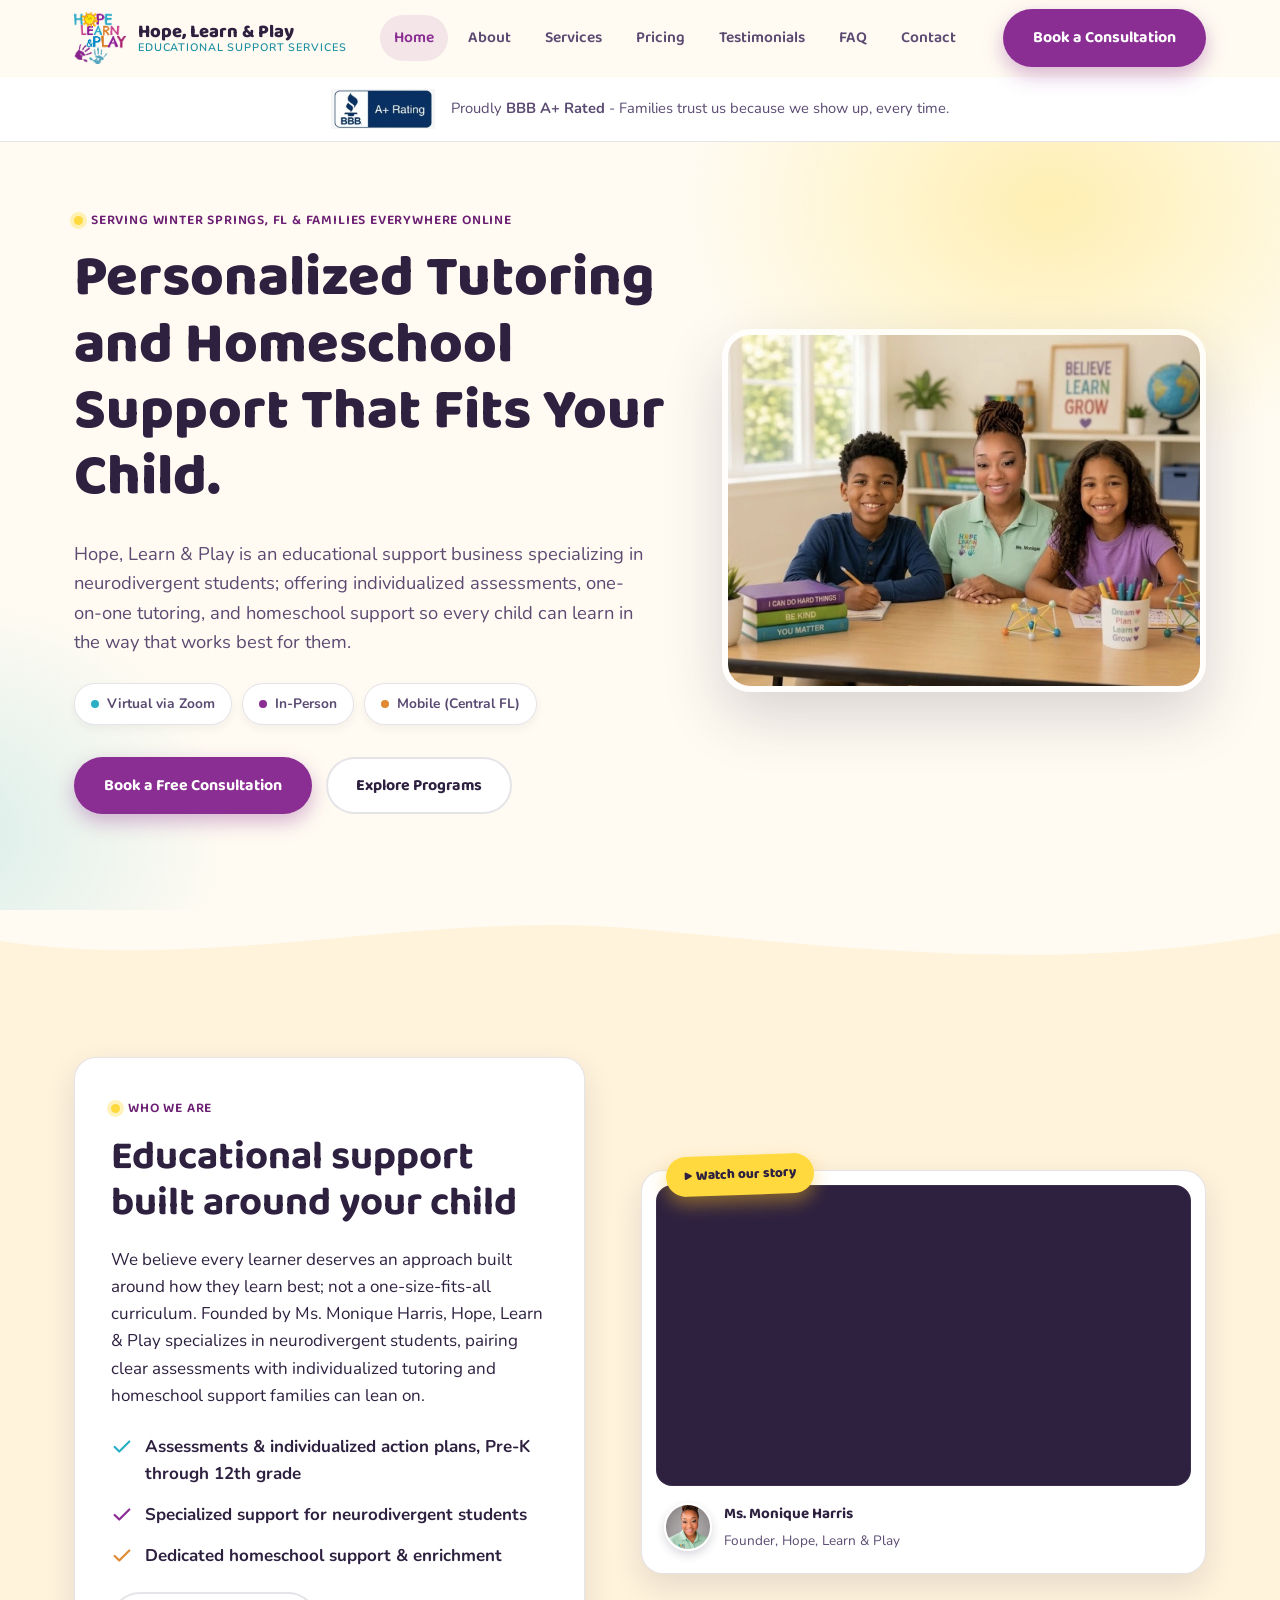
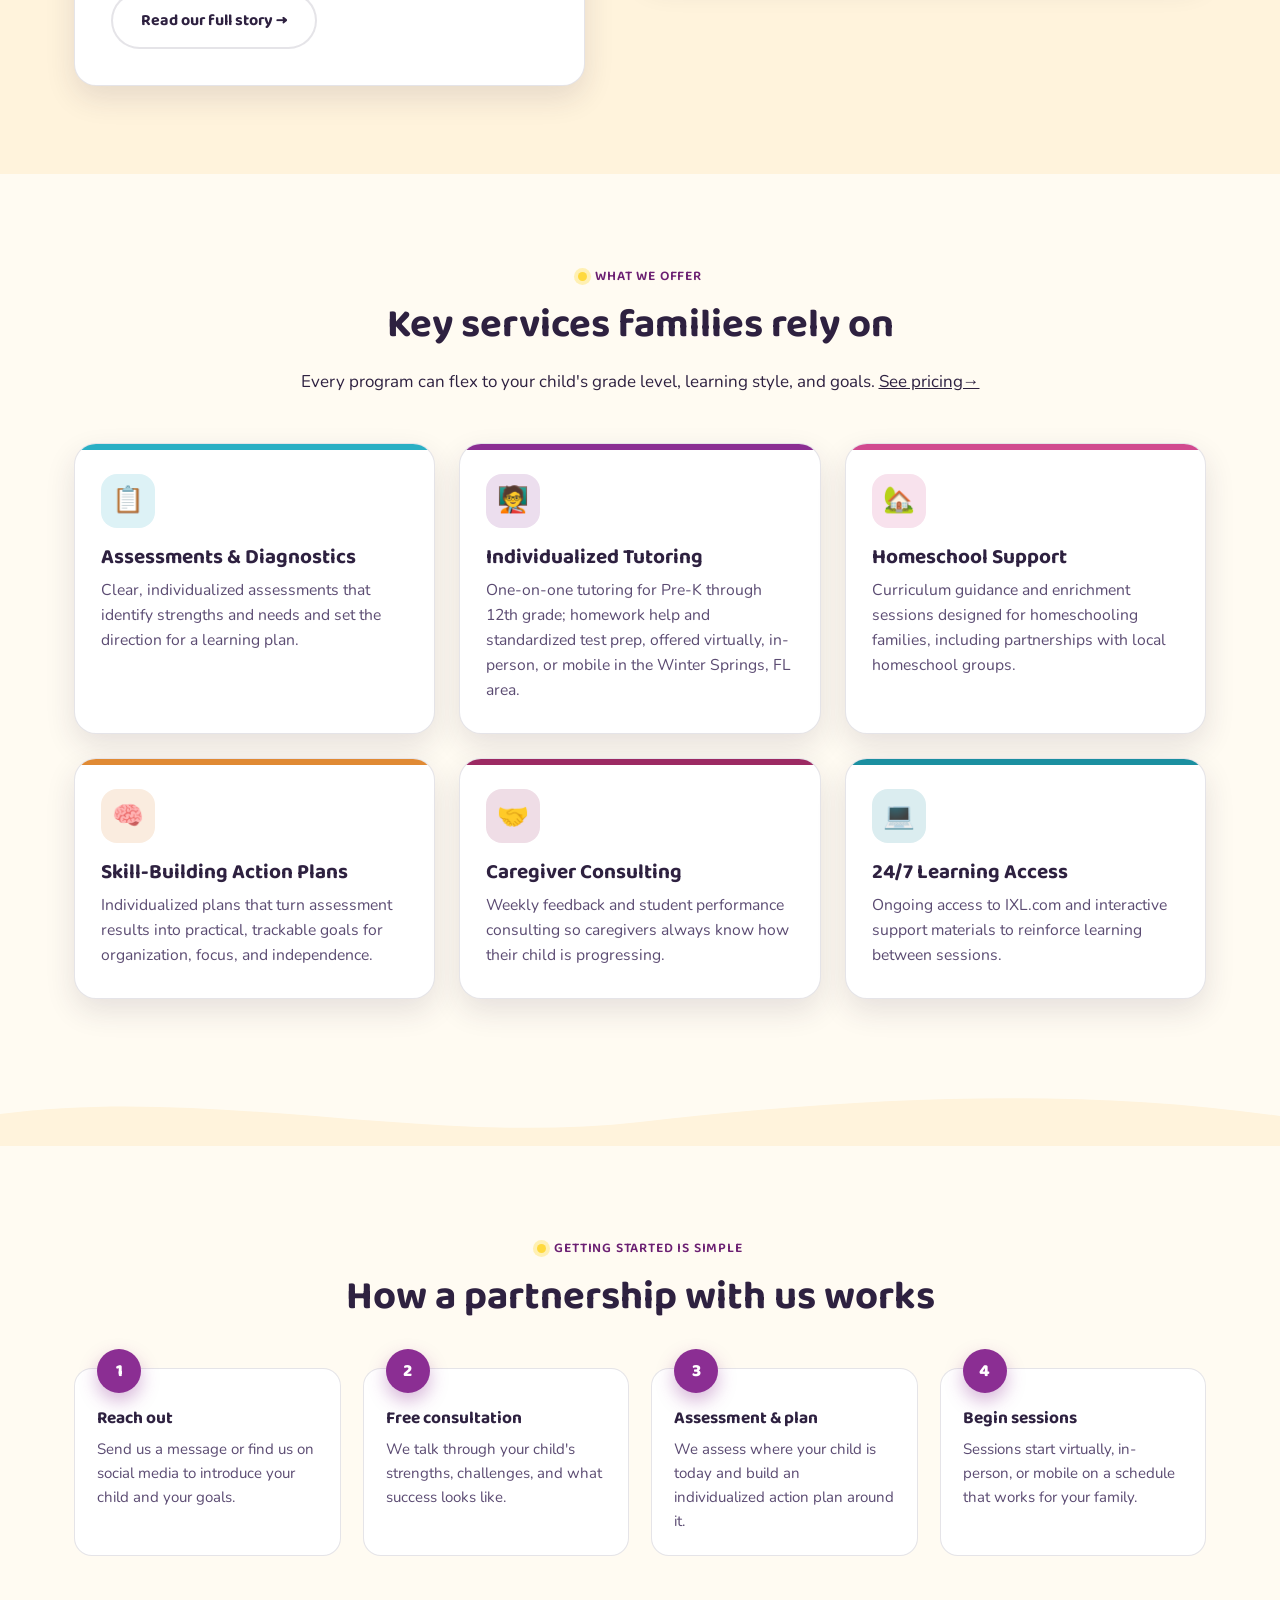
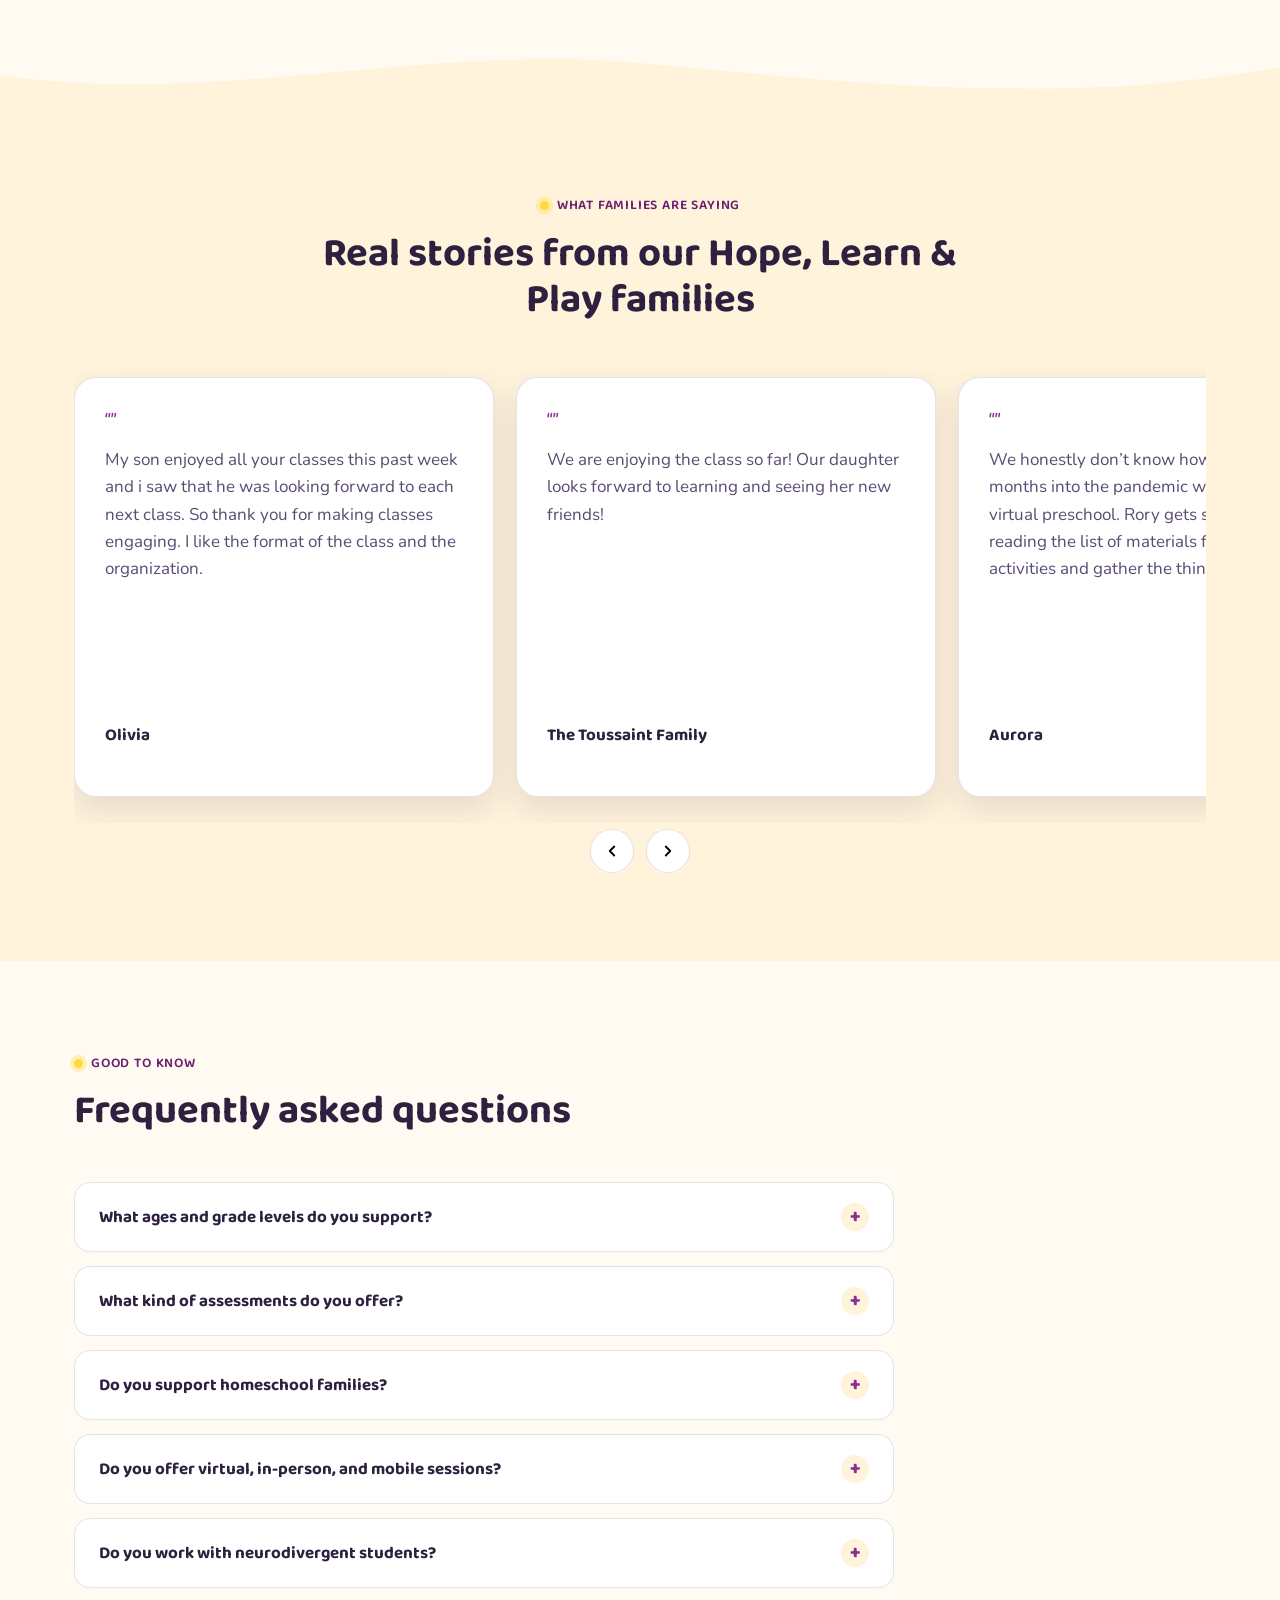
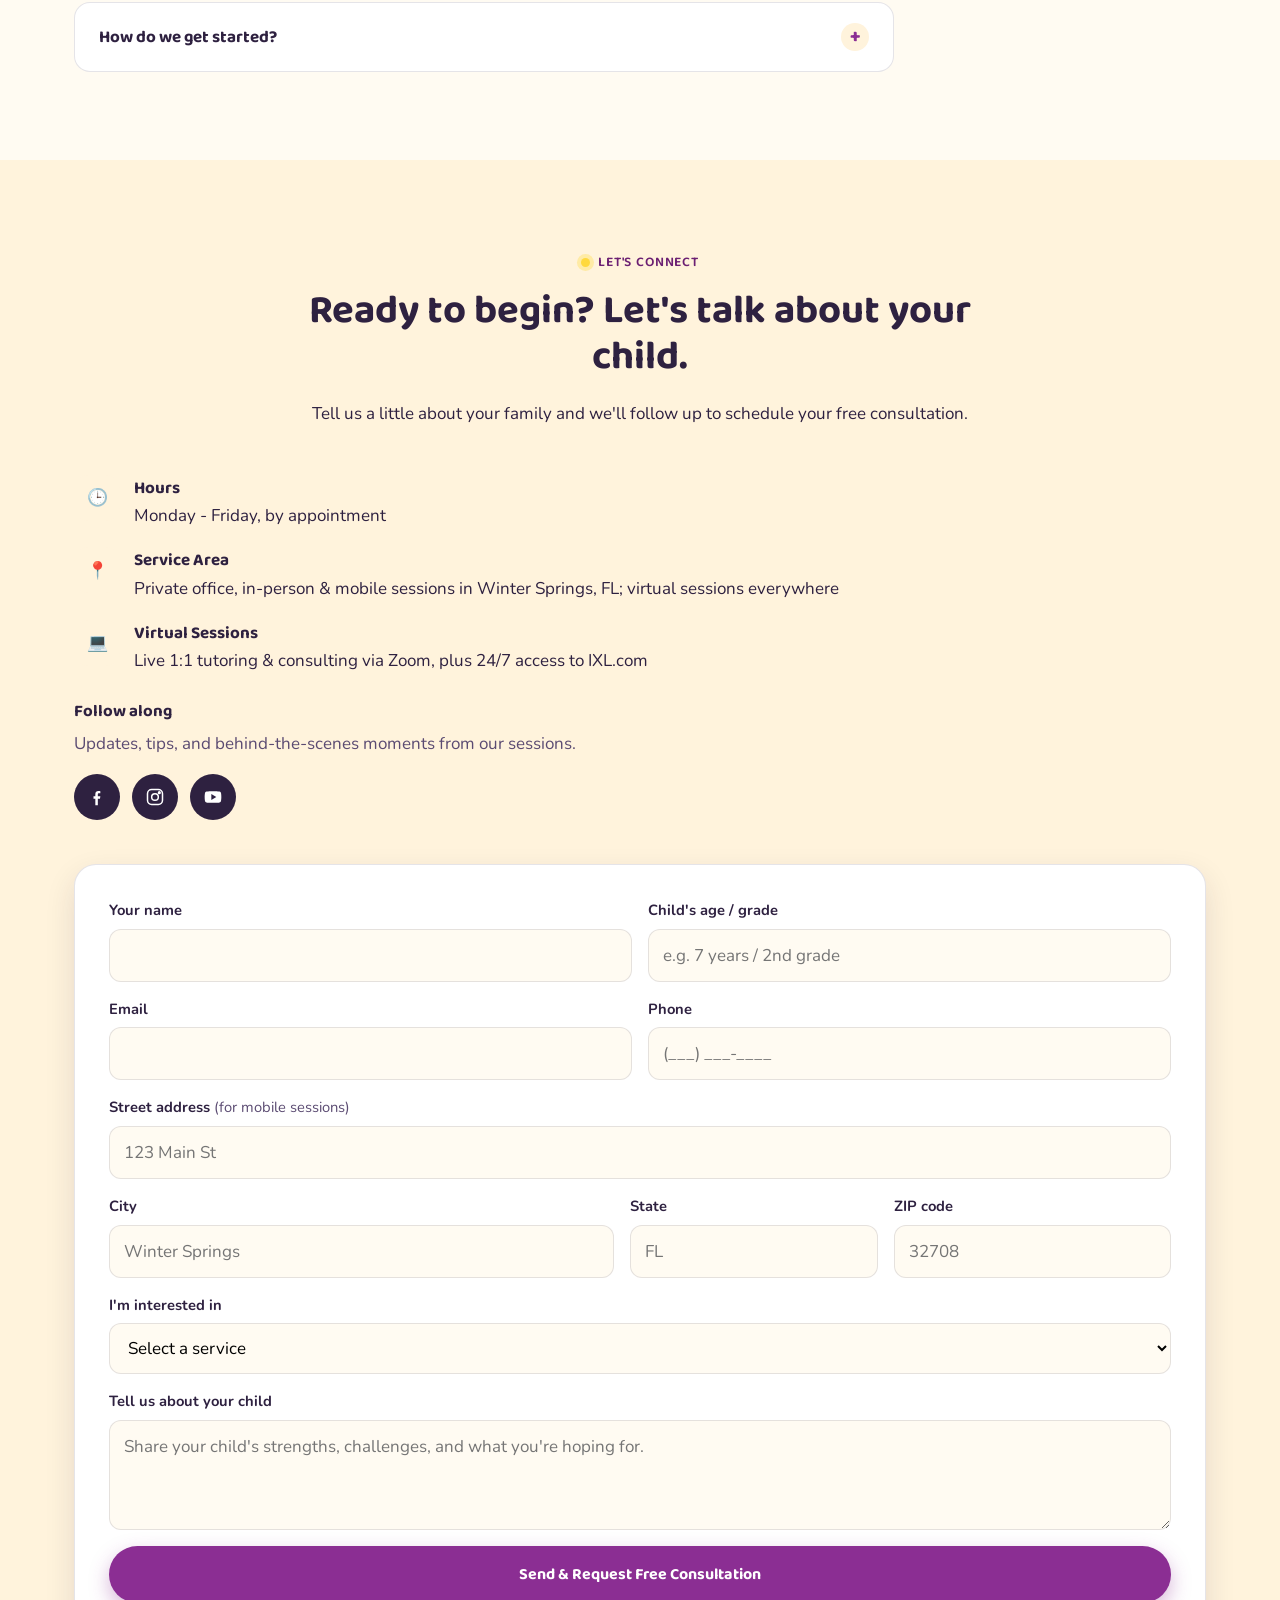
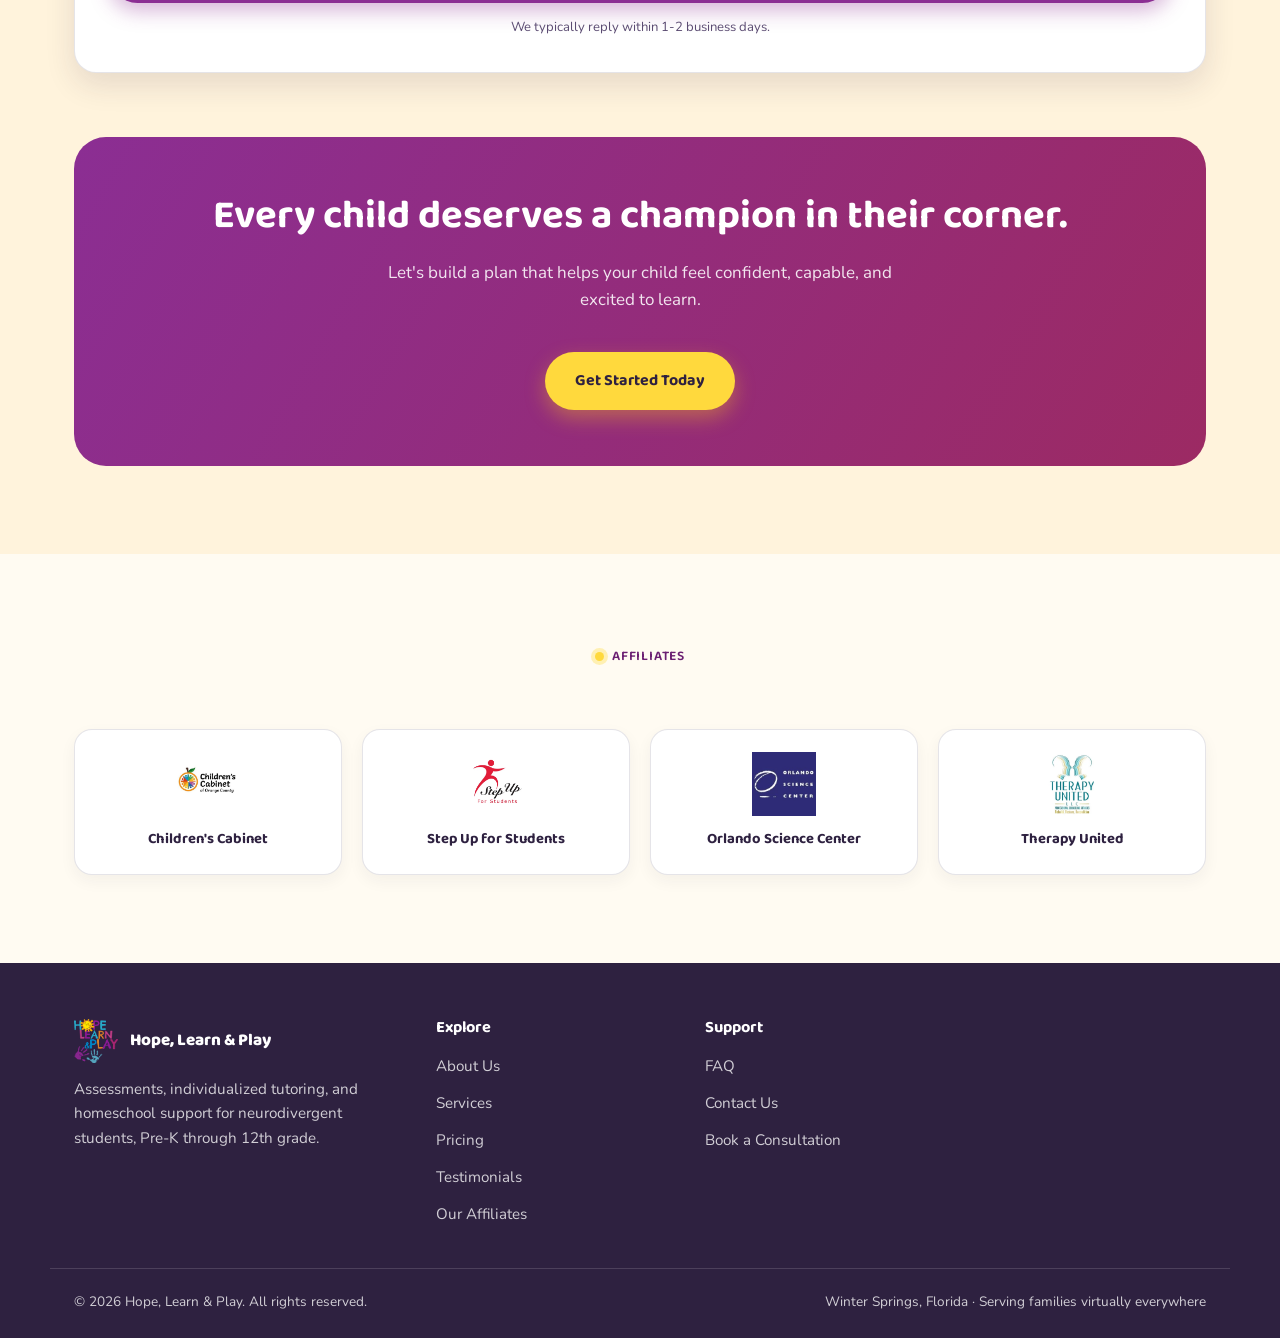
==== index.html @ 748037f1 "Make input fields required for form validation Added 'required' attribute to various input fields fo" ====
<!DOCTYPE html>
<html lang="en">
<head>
<meta charset="UTF-8">
<meta name="viewport" content="width=device-width, initial-scale=1, viewport-fit=cover">
<meta http-equiv="X-UA-Compatible" content="IE=edge">

<!-- ============ PRIMARY SEO ============ -->
<title>Hope, Learn & Play | Private Tutor & Mobile Tutor Winter Springs, FL</title>
<meta name="description" content="Private tutor & mobile tutor serving Winter Springs and Seminole County. Hope, Learn & Play offers ADHD tutoring in Orlando, plus autism, dyslexia, dyscalculia & behavioral issues support, our Step Up Tutoring program, and homeschool support, Pre-K-12. A+ BBB rated.">
<meta name="keywords" content="mobile tutor Winter Springs, mobile tutor Seminole County, mobile tutor Orange County, private tutor Seminole County, private tutor Orange County, Step Up Tutoring, ADHD tutoring Orlando, autism tutoring, dyslexia tutoring, dyscalculia tutoring, behavioral issues, tutoring, homeschool support Winter Springs, educational support services, neurodivergent tutoring Florida, special needs tutoring Florida, learning assessments, executive function coaching, homework help, standardized test prep">
<meta name="robots" content="index, follow">
<meta name="author" content="Hope, Learn & Play">
<link rel="canonical" href="https://www.hopelearnplay.com/">
<meta name="theme-color" content="#2AAFC4">

<!-- ============ OPEN GRAPH / SOCIAL ============ -->
<meta property="og:type" content="website">
<meta property="og:site_name" content="Hope, Learn & Play">
<meta property="og:title" content="Hope, Learn & Play | Private Tutor & Mobile Tutor Winter Springs, FL">
<meta property="og:description" content="Private & mobile tutor serving Winter Springs and Seminole County. ADHD tutoring Orlando, autism, dyslexia, dyscalculia & behavioral issues support, plus homeschool support, Pre-K-12. A+ BBB rated.">
<meta property="og:url" content="https://www.hopelearnplay.com/">
<meta property="og:image" content="assets/logo.png">
<meta property="og:image:width" content="3000">
<meta property="og:image:height" content="3000">
<meta property="og:locale" content="en_US">
<meta name="twitter:card" content="summary_large_image">
<meta name="twitter:title" content="Hope, Learn & Play | Private Tutor & Mobile Tutor Winter Springs, FL">
<meta name="twitter:description" content="Private & mobile tutor serving Winter Springs and Seminole County: ADHD tutoring Orlando, autism, dyslexia, dyscalculia & behavioral issues support, plus homeschool support, Pre-K-12. A+ BBB rated.">
<meta name="twitter:image" content="assets/logo.png">

<!-- ============ ICONS ============ -->
<link rel="icon" type="image/png" sizes="192x192" href="assets/logo.png">
<link rel="apple-touch-icon" href="assets/logo.png">

<!-- ============ FONTS ============ -->
<link rel="preconnect" href="https://fonts.googleapis.com">
<link rel="preconnect" href="https://fonts.gstatic.com" crossorigin>
<link href="https://fonts.googleapis.com/css2?family=Baloo+2:wght@500;600;700;800&family=Nunito:wght@400;600;700;800&display=swap" rel="stylesheet">

<!-- ============ STRUCTURED DATA ============ -->
<script type="application/ld+json">
{
  "@context": "https://schema.org",
  "@type": "EducationalOrganization",
  "name": "Hope, Learn & Play",
  "alternateName": "HLP Educational Support",
  "url": "https://www.hopelearnplay.com/",
  "logo": "https://www.hopelearnplay.com/assets/logo.png",
  "image": "https://www.hopelearnplay.com/assets/logo.png",
  "description": "Private tutor and mobile tutor serving Winter Springs and Seminole County. Educational support business specializing in neurodivergent students - autism, ADHD, dyslexia, dyscalculia, and behavioral issues - offering assessments, individualized tutoring, our Step Up Tutoring program, and homeschool support, pre-K through 12th grade.",
  "knowsAbout": ["ADHD Tutoring", "Autism", "Dyslexia", "Dyscalculia", "Behavioral Issues", "Homeschool Support", "Private Tutoring", "Mobile Tutoring"],
  "areaServed": [
    {
      "@type": "City",
      "name": "Winter Springs, Florida"
    },
    {
      "@type": "AdministrativeArea",
      "name": "Seminole County, Florida"
    },
    {
      "@type": "City",
      "name": "Orlando, Florida"
    }
  ],
  "address": {
    "@type": "PostalAddress",
    "addressLocality": "Winter Springs",
    "addressRegion": "FL",
    "addressCountry": "US"
  },
  "sameAs": [
    "https://www.facebook.com/HopeLearnPlay",
    "https://www.instagram.com/hope.learn.play",
    "https://www.youtube.com/channel/UCucvwJXXGV-acThy6JtjE2A",
    "https://www.bbb.org/us/fl/winter-springs/profile/education/hope-learn-play-llc-0733-90763793"
  ],
  "openingHoursSpecification": {
    "@type": "OpeningHoursSpecification",
    "dayOfWeek": ["Monday","Tuesday","Wednesday","Thursday","Friday"],
    "description": "By appointment"
  }
}
</script>
<script type="application/ld+json">
{
  "@context": "https://schema.org",
  "@type": "FAQPage",
  "mainEntity": [
    {
      "@type": "Question",
      "name": "What ages and grade levels do you support?",
      "acceptedAnswer": { "@type": "Answer", "text": "We work with students from Pre-K through 12th grade, including learning assessments, homework help, and standardized test preparation." }
    },
    {
      "@type": "Question",
      "name": "What kind of assessments do you offer?",
      "acceptedAnswer": { "@type": "Answer", "text": "We offer academic and skill-based assessments and diagnostics used to build an individualized action plan for each learner, with ongoing progress tracking shared with caregivers." }
    },
    {
      "@type": "Question",
      "name": "Do you support homeschool families?",
      "acceptedAnswer": { "@type": "Answer", "text": "Yes. We offer dedicated homeschool support, including curriculum guidance, skill-building plans, and enrichment sessions for homeschooling families." }
    },
    {
      "@type": "Question",
      "name": "Do you offer virtual, in-person, and mobile sessions?",
      "acceptedAnswer": { "@type": "Answer", "text": "Yes. We offer live virtual sessions over Zoom available anywhere, private-office sessions in Winter Springs, Florida, and mobile sessions where we come to you." }
    },
    {
      "@type": "Question",
      "name": "Do you work with neurodivergent students?",
      "acceptedAnswer": { "@type": "Answer", "text": "Yes. Neurodivergent students are our specialty. Our approach blends assessments, individualized tutoring, and homeschool support tailored to each learner." }
    },
    {
      "@type": "Question",
      "name": "Do you tutor students with autism, ADHD, dyslexia, or dyscalculia?",
      "acceptedAnswer": { "@type": "Answer", "text": "Yes. We regularly work with students who have autism, ADHD, dyslexia, dyscalculia, and behavioral issues, including through our Step Up Tutoring program, which builds individualized, trackable goals around each child's learning profile." }
    },
    {
      "@type": "Question",
      "name": "Do you offer a private or mobile tutor in Winter Springs and Seminole County?",
      "acceptedAnswer": { "@type": "Answer", "text": "Yes. We work as a private tutor and mobile tutor throughout Winter Springs, Seminole County, and the greater Orlando area, in addition to our private-office and virtual sessions." }
    },
    {
      "@type": "Question",
      "name": "How do we get started?",
      "acceptedAnswer": { "@type": "Answer", "text": "Reach out through our contact form or social channels to schedule a free introductory conversation about your child's needs." }
    }
  ]
}
</script>

<link rel="stylesheet" href="assets/styles.css">
</head>
<body>

<a href="#main" class="skip-link">Skip to main content</a>

<!-- ============================================================
     HEADER / NAV
============================================================ -->
<header class="site-header" id="siteHeader">
  <div class="container nav-wrap">
    <a href="#home" class="brand" aria-label="Hope, Learn & Play home">
      <img src="assets/logo.png" alt="Hope, Learn & Play logo" width="52" height="52">
      <span class="brand-text">Hope, Learn & Play<span>Educational Support Services</span></span>
    </a>

    <nav class="primary-nav" id="primaryNav" aria-label="Primary">
      <a href="#home">Home</a>
      <a href="about.html">About</a>
      <a href="#services">Services</a>
<!--	<a href="#early-learning">STEAM</a> -->
      <a href="pricing.html">Pricing</a>
      <a href="#testimonials">Testimonials</a>
      <a href="#faq">FAQ</a>
      <a href="#contact">Contact</a>
      <a href="#contact" class="btn btn-secondary nav-cta">Book a Consultation</a>
    </nav>

    <div class="header-actions">
      <a href="#contact" class="btn btn-primary desktop-only">Book a Consultation</a>
      <button class="menu-toggle" id="menuToggle" aria-expanded="false" aria-controls="primaryNav" aria-label="Toggle navigation menu">
        <svg class="icon-open" viewBox="0 0 24 24" fill="none" stroke="currentColor" stroke-width="2.4" stroke-linecap="round"><line x1="3" y1="6" x2="21" y2="6"/><line x1="3" y1="12" x2="21" y2="12"/><line x1="3" y1="18" x2="21" y2="18"/></svg>
        <svg class="icon-close" viewBox="0 0 24 24" fill="none" stroke="currentColor" stroke-width="2.4" stroke-linecap="round"><line x1="5" y1="5" x2="19" y2="19"/><line x1="19" y1="5" x2="5" y2="19"/></svg>
      </button>
    </div>
  </div>
</header>

<!-- ============================================================
     TRUST BAR (BBB)
============================================================ -->
<div class="trust-bar">
  <div class="container trust-bar-inner">
    <a href="https://www.bbb.org/us/fl/winter-springs/profile/education/hope-learn-play-llc-0733-90763793#bbbseal" target="_blank" rel="noopener" class="bbb-link" aria-label="View our A+ Better Business Bureau rating (opens in a new tab)">
      <img src="assets/bbb.webp" alt="Better Business Bureau A+ Rating" width="120" height="46">
    </a>
    <p>Proudly <strong>BBB A+ Rated</strong> - Families trust us because we show up, every time.</p>
  </div>
</div>

<main id="main">

  <!-- ============================================================
       HERO
  ============================================================ -->
  <section class="hero" id="home">
    <div class="container hero-grid">
      <div class="hero-copy">
        <p class="eyebrow">Serving Winter Springs, FL & families everywhere online</p>
        <h1>Personalized Tutoring and Homeschool Support That Fits Your Child.</h1>
        <p class="lead">Hope, Learn & Play is an educational support business specializing in neurodivergent students; offering individualized assessments, one-on-one tutoring, and homeschool support so every child can learn in the way that works best for them.</p>

        <div class="pill-row" aria-label="Available session formats">
          <span class="pill"><span class="dot" style="background:var(--teal)"></span>Virtual via Zoom</span>
          <span class="pill"><span class="dot" style="background:var(--purple)"></span>In-Person</span>
          <span class="pill"><span class="dot" style="background:var(--orange)"></span>Mobile (Central FL)</span>
        </div>

        <div class="hero-cta-row">
          <a href="#contact" class="btn btn-primary">Book a Free Consultation</a>
          <a href="#services" class="btn btn-secondary">Explore Programs</a>
        </div>
      </div>

      <div class="hero-art reveal">
    <img
        src="assets/classroom.webp"
        alt="Ms. Monique with students"
        class="hero-photo">
</div>


      </div>
    </div>
  </section>

  <svg class="divider" viewBox="0 0 1440 60" preserveAspectRatio="none" aria-hidden="true"><path d="M0,32 C240,64 480,0 720,20 C960,40 1200,64 1440,24 L1440,60 L0,60 Z" fill="#FFF3DC"/></svg>

  <!-- ============================================================
       ABOUT
  ============================================================ -->
  <section class="section section--alt" id="about">
    <div class="container about-grid">
      <div class="about-art reveal">
        <p class="eyebrow">Who we are</p>
        <h2>Educational support built around your child</h2>
        <p>We believe every learner deserves an approach built around how they learn best; not a one-size-fits-all curriculum. Founded by Ms. Monique Harris, Hope, Learn & Play specializes in neurodivergent students, pairing clear assessments with individualized tutoring and homeschool support families can lean on.</p>
        <ul class="value-list">
          <li><svg width="22" height="22" viewBox="0 0 24 24" fill="none" stroke="#2AAFC4" stroke-width="2.4" stroke-linecap="round" stroke-linejoin="round"><path d="M20 6 9 17l-5-5"/></svg> Assessments & individualized action plans, Pre-K through 12th grade</li>
          <li><svg width="22" height="22" viewBox="0 0 24 24" fill="none" stroke="#8B2E93" stroke-width="2.4" stroke-linecap="round" stroke-linejoin="round"><path d="M20 6 9 17l-5-5"/></svg> Specialized support for neurodivergent students</li>
          <li><svg width="22" height="22" viewBox="0 0 24 24" fill="none" stroke="#E08A34" stroke-width="2.4" stroke-linecap="round" stroke-linejoin="round"><path d="M20 6 9 17l-5-5"/></svg> Dedicated homeschool support & enrichment</li>
        </ul>
        <div class="team-row">
          <a href="about.html" class="btn btn-secondary">Read our full story &rarr;</a>
        </div>
      </div>

      <div class="reveal">
        <div class="video-card">
          <span class="video-badge">&#9654; Watch our story</span>
          <div class="video-frame">
            <iframe
              src="https://www.youtube.com/embed/Mqvn1uYfb4w?autoplay=1&mute=1"
              title="YouTube video player"
              frameborder="0"
              allow="accelerometer; autoplay; clipboard-write; encrypted-media; gyroscope; picture-in-picture; web-share"
              allowfullscreen>
            </iframe>
          </div>
          <div class="video-caption">
            <img src="assets/hero.webp" alt="Ms. Monique Harris, founder of Hope, Learn & Play">
            <div>
              <strong>Ms. Monique Harris</strong>
              <span>Founder, Hope, Learn & Play</span>
            </div>
          </div>
        </div>
      </div>
    </div>
  </section>

  <!-- ============================================================
       SERVICES
  ============================================================ -->
  <section class="section" id="services">
    <div class="container">
      <div class="section-head center reveal">
        <p class="eyebrow">What we offer</p>
        <h2>Key services families rely on</h2>
        <p>Every program can flex to your child's grade level, learning style, and goals. <a href="pricing.html">See pricing&rarr;</a></p>
      </div>

      <div class="services-grid">
        <article class="service-card reveal" style="--accent:var(--teal)">
          <div class="service-icon">📋</div>
          <h3>Assessments & Diagnostics</h3>
          <p>Clear, individualized assessments that identify strengths and needs and set the direction for a learning plan.</p>
        </article>

        <article class="service-card reveal" style="--accent:var(--purple)">
          <div class="service-icon">🧑‍🏫</div>
          <h3>Individualized Tutoring</h3>
          <p>One-on-one tutoring for Pre-K through 12th grade; homework help and standardized test prep, offered virtually, in-person, or mobile in the Winter Springs, FL area.</p>
        </article>

        <article class="service-card reveal" style="--accent:var(--pink)">
          <div class="service-icon">🏡</div>
          <h3>Homeschool Support</h3>
          <p>Curriculum guidance and enrichment sessions designed for homeschooling families, including partnerships with local homeschool groups.</p>
        </article>

        <article class="service-card reveal" style="--accent:var(--orange)">
          <div class="service-icon">🧠</div>
          <h3>Skill-Building Action Plans</h3>
          <p>Individualized plans that turn assessment results into practical, trackable goals for organization, focus, and independence.</p>
        </article>

        <article class="service-card reveal" style="--accent:var(--wine)">
          <div class="service-icon">🤝</div>
          <h3>Caregiver Consulting</h3>
          <p>Weekly feedback and student performance consulting so caregivers always know how their child is progressing.</p>
        </article>

        <article class="service-card reveal" style="--accent:var(--teal-dark)">
          <div class="service-icon">💻</div>
          <h3>24/7 Learning Access</h3>
          <p>Ongoing access to IXL.com and interactive support materials to reinforce learning between sessions.</p>
        </article>
      </div>
    </div>
  </section>

  <svg class="divider" viewBox="0 0 1440 60" preserveAspectRatio="none" aria-hidden="true"><path d="M0,28 C240,0 480,60 720,36 C960,12 1200,0 1440,30 L1440,60 L0,60 Z" fill="#FFF3DC"/></svg>
  


<!-- ============================================================
       EARLY LEARNING / STEAM
  ============================================================ 
  <section class="section section--alt" id="early-learning">
    <div class="container">
      <div class="section-head center reveal">
        <p class="eyebrow">STEAM curriculum</p>
        <h2>Early learning that feels like play</h2>
        <p>Our Pre-K & early elementary sessions weave Science, Technology, Engineering, Art, and Math into playful, hands-on discovery.</p>
      </div>

      <div class="steam-grid">
        <div class="steam-card reveal">
          <div class="letter" style="background:var(--pink)">A</div>
          <p>Art projects that inspire imagination and self-expression</p>
        </div>
        <div class="steam-card reveal">
          <div class="letter" style="background:var(--teal)">M</div>
          <p>Math games that introduce patterns, counting, and reasoning</p>
        </div>
        <div class="steam-card reveal">
          <div class="letter" style="background:var(--orange)">S</div>
          <p>Science experiments that promote observation and curiosity</p>
        </div>
        <div class="steam-card reveal">
          <div class="letter" style="background:var(--purple)">L</div>
          <p>Storytime and music to build language and communication skills</p>
        </div>
        <div class="steam-card reveal">
          <div class="letter" style="background:var(--wine)">T+E</div>
          <p>Technology and engineering challenges using everyday materials</p>
        </div>
      </div>
    </div>
  </section>

  ============================================================ -->



  <!-- ============================================================
       HOW IT WORKS
  ============================================================ -->
  <section class="section" id="how-it-works">
    <div class="container">
      <div class="section-head center reveal">
        <p class="eyebrow">Getting started is simple</p>
        <h2>How a partnership with us works</h2>
      </div>
      <ol class="steps">
        <li class="step reveal">
          <h3>Reach out</h3>
          <p>Send us a message or find us on social media to introduce your child and your goals.</p>
        </li>
        <li class="step reveal">
          <h3>Free consultation</h3>
          <p>We talk through your child's strengths, challenges, and what success looks like.</p>
        </li>
        <li class="step reveal">
          <h3>Assessment & plan</h3>
          <p>We assess where your child is today and build an individualized action plan around it.</p>
        </li>
        <li class="step reveal">
          <h3>Begin sessions</h3>
          <p>Sessions start virtually, in-person, or mobile on a schedule that works for your family.</p>
        </li>
      </ol>
    </div>
  </section>

  <svg class="divider" viewBox="0 0 1440 60" preserveAspectRatio="none" aria-hidden="true"><path d="M0,32 C240,64 480,0 720,20 C960,40 1200,64 1440,24 L1440,60 L0,60 Z" fill="#FFF3DC"/></svg>

  <!-- ============================================================
       TESTIMONIALS
  ============================================================ -->
  <section class="section section--alt" id="testimonials">
    <div class="container">
      <div class="section-head center reveal">
        <p class="eyebrow">What families are saying</p>
        <h2>Real stories from our Hope, Learn & Play families</h2>
      </div>

      <div class="testi-wrap reveal">
        <div class="testi-track" id="testiTrack" tabindex="0" aria-label="Family testimonials, scrollable">
          <article class="testi-card">
            <div class="testi-quote">&ldquo;&rdquo;</div>
            <p class="text">My son enjoyed all your classes this past week and i saw that he was looking forward to each next class. So thank you for making classes engaging. I like the format of the class and the organization.</p>
            <p class="testi-name">Olivia</p>
          </article>
          <article class="testi-card">
            <div class="testi-quote">&ldquo;&rdquo;</div>
            <p class="text">We are enjoying the class so far! Our daughter looks forward to learning and seeing her new friends!</p>
            <p class="testi-name">The Toussaint Family</p>
          </article>
          <article class="testi-card">
            <div class="testi-quote">&ldquo;&rdquo;</div>
            <p class="text">We honestly don’t know how we made it 9 months into the pandemic without you and our virtual preschool. Rory gets so excited about reading the list of materials for the STEM activities and gather the things together.</p>
            <p class="testi-name">Aurora</p>
          </article>
          <article class="testi-card">
            <div class="testi-quote">&ldquo;&rdquo;</div>
            <p class="text">Yes! I love the way my son is absorbing the material through so many ways; hands-on, music, and verbal. He really is taking in a lot and retaining it 😁</p>
            <p class="testi-name">Marsha</p>
          </article>
          <article class="testi-card">
            <div class="testi-quote">&ldquo;&rdquo;</div>
            <p class="text">Monique has tutored and cared for my children Collin and Garrett since they were 3 & 5 years old. As parents, we are faced with the decision of finding someone with a passion to educate and give our children the care they deserve.  I am thankful that Ms. Monique has gone above and beyond for my boys.  She has helped them explore their creativity with art, music and develop social skills.</p>
            <p class="testi-name">Ms. Laurie, Garrett & Collin</p>
          </article>
        </div>
        </div>
        <div class="testi-controls">
          <button type="button" id="testiPrev" aria-label="Previous testimonial">
            <svg width="18" height="18" viewBox="0 0 24 24" fill="none" stroke="currentColor" stroke-width="2.4" stroke-linecap="round" stroke-linejoin="round"><path d="M15 18l-6-6 6-6"/></svg>
          </button>
          <button type="button" id="testiNext" aria-label="Next testimonial">
            <svg width="18" height="18" viewBox="0 0 24 24" fill="none" stroke="currentColor" stroke-width="2.4" stroke-linecap="round" stroke-linejoin="round"><path d="M9 18l6-6-6-6"/></svg>
          </button>
        </div>
      </div>
  </section>

  <!-- ============================================================
       FAQ
  ============================================================ -->
  <section class="section" id="faq">
    <div class="container">
      <div class="section-head reveal">
        <p class="eyebrow">Good to know</p>
        <h2>Frequently asked questions</h2>
      </div>

      <div class="faq-list reveal">
        <details class="faq-item" name="faq">
          <summary>What ages and grade levels do you support? <span class="plus">+</span></summary>
          <div class="faq-body"><p>We work with students from Pre-K through 12th grade, including learning assessments, homework help, and standardized test preparation.</p></div>
        </details>
        <details class="faq-item" name="faq">
          <summary>What kind of assessments do you offer? <span class="plus">+</span></summary>
          <div class="faq-body"><p>We offer academic and skill-based assessments and diagnostics used to build an individualized action plan for each learner, with ongoing progress tracking shared with caregivers.</p></div>
        </details>
        <details class="faq-item" name="faq">
          <summary>Do you support homeschool families? <span class="plus">+</span></summary>
          <div class="faq-body"><p>Yes. We offer dedicated homeschool support, including curriculum guidance, skill-building plans, and enrichment sessions, and we partner with homeschool groups like Williams Academy of Excellence.</p></div>
        </details>
        <details class="faq-item" name="faq">
          <summary>Do you offer virtual, in-person, and mobile sessions? <span class="plus">+</span></summary>
          <div class="faq-body"><p>Yes. We offer live virtual sessions over Zoom available anywhere, private-office sessions in Winter Springs, Florida, and mobile sessions where we come to you.</p></div>
        </details>
        <details class="faq-item" name="faq">
          <summary>Do you work with neurodivergent students? <span class="plus">+</span></summary>
          <div class="faq-body"><p>Yes. Neurodivergent students are our specialty; our approach blends assessments, individualized tutoring, and homeschool support tailored to each learner.</p></div>
        </details>
        <details class="faq-item" name="faq">
          <summary>How do we get started? <span class="plus">+</span></summary>
          <div class="faq-body"><p>Reach out through our contact form below or through our social channels to schedule a free introductory conversation about your child's needs.</p></div>
        </details>
      </div>
    </div>
  </section>

  <!-- ============================================================
       CONTACT
  ============================================================ -->
  <section class="section section--alt" id="contact">
    <div class="container">
      <div class="section-head center reveal">
        <p class="eyebrow">Let's connect</p>
        <h2>Ready to begin? Let's talk about your child.</h2>
        <p>Tell us a little about your family and we'll follow up to schedule your free consultation.</p>
      </div>

      <div class="contact-grid">
        <div class="reveal">
          <ul class="contact-info-list">
            <li>
              <span class="ico" aria-hidden="true">🕒</span>
              <div><strong>Hours</strong> Monday - Friday, by appointment</div>
            </li>
            <li>
              <span class="ico" aria-hidden="true">📍</span>
              <div><strong>Service Area</strong> Private office, in-person & mobile sessions in Winter Springs, FL; virtual sessions everywhere</div>
            </li>
            <li>
              <span class="ico" aria-hidden="true">💻</span>
              <div><strong>Virtual Sessions</strong> Live 1:1 tutoring & consulting via Zoom, plus 24/7 access to IXL.com</div>
            </li>
          </ul>

          <h3 style="font-size:1.05rem;">Follow along</h3>
          <p style="color:var(--ink-soft)">Updates, tips, and behind-the-scenes moments from our sessions.</p>
          <div class="social-row">
            <a href="https://www.facebook.com/HopeLearnPlay" target="_blank" rel="noopener" aria-label="Hope, Learn & Play on Facebook">
              <svg width="20" height="20" viewBox="0 0 24 24" fill="currentColor"><path d="M13 22v-8h2.6l.4-3H13V9c0-.9.2-1.5 1.6-1.5H16V5c-.3 0-1.2-.1-2.3-.1-2.3 0-3.7 1.4-3.7 3.9V11H7.8v3H10v8h3z"/></svg>
            </a>
            <a href="https://www.instagram.com/hope.learn.play" target="_blank" rel="noopener" aria-label="Hope, Learn & Play on Instagram">
              <svg width="20" height="20" viewBox="0 0 24 24" fill="none" stroke="currentColor" stroke-width="1.8"><rect x="3" y="3" width="18" height="18" rx="5"/><circle cx="12" cy="12" r="4"/><circle cx="17.2" cy="6.8" r="1"/></svg>
            </a>
            <a href="https://www.youtube.com/channel/UCucvwJXXGV-acThy6JtjE2A" target="_blank" rel="noopener" aria-label="Hope, Learn & Play on YouTube">
              <svg width="20" height="20" viewBox="0 0 24 24" fill="currentColor"><path d="M22 12s0-3.2-.4-4.7c-.2-.9-.9-1.6-1.8-1.8C18.2 5 12 5 12 5s-6.2 0-7.8.5c-.9.2-1.6.9-1.8 1.8C2 8.8 2 12 2 12s0 3.2.4 4.7c.2.9.9 1.6 1.8 1.8C5.8 19 12 19 12 19s6.2 0 7.8-.5c.9-.2 1.6-.9 1.8-1.8.4-1.5.4-4.7.4-4.7zM10 15.5v-7l6 3.5-6 3.5z"/></svg>
            </a>
          </div>
        </div>

        <form class="contact-card reveal" id="contactForm" action="https://formspree.io/f/myegzral" method="POST" novalidate>
          <div class="form-row">
            <div class="field">
              <label for="parentName">Your name</label>
              <input type="text" id="parentName" name="parentName" autocomplete="name" required>
            </div>
            <div class="field">
              <label for="childAge">Child's age / grade</label>
              <input type="text" id="childAge" name="childAge" placeholder="e.g. 7 years / 2nd grade" required>
            </div>
          </div>
          <div class="form-row">
            <div class="field">
              <label for="email">Email</label>
              <input type="email" id="email" name="email" autocomplete="email" required>
            </div>
            <div class="field">
              <label for="phone">Phone</label>
              <input type="tel" id="phone" name="phone" autocomplete="tel" placeholder="(___) ___-____" required>
            </div>
          </div>
          <div class="field">
            <label for="streetAddress">Street address <span style="font-weight:400; color:var(--ink-soft)">(for mobile sessions)</span></label>
            <input type="text" id="streetAddress" name="streetAddress" autocomplete="street-address" placeholder="123 Main St" required>
          </div>
          <div class="form-row form-row--address">
            <div class="field">
              <label for="city">City</label>
              <input type="text" id="city" name="city" autocomplete="address-level2" placeholder="Winter Springs" required>
            </div>
            <div class="field">
              <label for="state">State</label>
              <input type="text" id="state" name="state" autocomplete="address-level1" placeholder="FL" maxlength="2" required>
            </div>
            <div class="field">
              <label for="zip">ZIP code</label>
              <input type="text" id="zip" name="zip" autocomplete="postal-code" inputmode="numeric" pattern="[0-9]{5}" placeholder="32708">
            </div>
          </div>
          <div class="field">
            <label for="serviceInterest">I'm interested in</label>
            <select id="serviceInterest" name="serviceInterest" required>
              <option value="" disabled selected>Select a service</option>
              <option>Assessments & Diagnostics</option>
              <option>Individualized Tutoring</option>
              <option>Homeschool Support</option>
              <option>Skill-Building Action Plans</option>
              <option>Caregiver Consulting</option>
              <option>Not sure yet</option>
            </select>
          </div>
          <div class="field">
            <label for="message">Tell us about your child</label>
            <textarea id="message" name="message" placeholder="Share your child's strengths, challenges, and what you're hoping for."></textarea>
          </div>
          <button type="submit" class="btn btn-primary btn-block">Send & Request Free Consultation</button>
          <p style="font-size:.82rem; color:var(--ink-soft); margin:14px 0 0; text-align:center;">We typically reply within 1-2 business days.</p>
        </form>
      </div>

      <div class="cta-band reveal" style="margin-top:64px">
        <h2>Every child deserves a champion in their corner.</h2>
        <p>Let's build a plan that helps your child feel confident, capable, and excited to learn.</p>
        <a href="#contact" onclick="document.getElementById('parentName').focus()" class="btn btn-sun">Get Started Today</a>
      </div>
    </div>
  </section>

  <!-- ============================================================
       BUSINESSES WE SUPPORT
  ============================================================ -->
  <section class="section" id="partners">
    <div class="container">
      <div class="section-head center reveal">
        <p class="eyebrow">Affiliates</p>
      </div>
      <div class="partners-grid reveal">
        <a class="partner-card" href="https://www.orangecountychildren.com/" target="_blank" rel="noopener">
          <img src="assets/ccoc.webp" alt="Children's Cabinet of Orange County">
          <span>Children's Cabinet</span>
        </a>
		
        <a class="partner-card" href="https://www.stepupforstudents.org/" target="_blank" rel="noopener">
          <img src="assets/stepup.webp" alt="Step Up for Students">
          <span>Step Up for Students</span>
        </a>

        <a class="partner-card" href="https://www.osc.org/" target="_blank" rel="noopener">
          <img src="assets/sciencecenter.webp" alt="Orlando Science Center">
          <span>Orlando Science Center</span>
        </a>
     
        <a class="partner-card" href="https://www.therapyunited.org/" target="_blank" rel="noopener">
          <img src="assets/therapyunited.webp" alt="Therapy United">
          <span>Therapy United</span>
        </a>
        </div>
    </div>
  </section>

</main>

<!-- ============================================================
     CONFIRMATION DIALOG
============================================================ -->
<dialog id="confirmDialog">
  <div class="dialog-inner">
    <img src="assets/logo.png" alt="" class="sun-mini" aria-hidden="true">
    <h3>Thanks for reaching out!</h3>
    <p>We've received your message and will follow up soon to schedule your free consultation.</p>
    <button type="button" class="btn btn-primary btn-block" id="closeDialog">Close</button>
  </div>
</dialog>

<!-- ============================================================
     FOOTER
============================================================ -->
<footer class="site-footer">
  <div class="container footer-grid">
    <div>
      <div class="footer-brand">
        <img src="assets/logo.png" alt="Hope, Learn & Play logo">
        <span>Hope, Learn & Play</span>
      </div>
      <p style="max-width:34ch; font-size:.95rem;">Assessments, individualized tutoring, and homeschool support for neurodivergent students, Pre-K through 12th grade.</p>
    </div>
    <div>
      <h4>Explore</h4>
      <ul>
        <li><a href="about.html">About Us</a></li>
        <li><a href="#services">Services</a></li>
        <li><a href="pricing.html">Pricing</a></li>
        <li><a href="#testimonials">Testimonials</a></li>
        <li><a href="#partners">Our Affiliates</a></li>
      </ul>
    </div>
    <div>
      <h4>Support</h4>
      <ul>
        <li><a href="#faq">FAQ</a></li>
        <li><a href="#contact">Contact Us</a></li>
        <li><a href="#contact">Book a Consultation</a></li>
      </ul>
    </div>
	
	<!--
    <div>
      <h4>Legal</h4>
      <ul>
        <li><a href="#">Privacy Policy</a></li>
        <li><a href="#">Terms of Service</a></li>
        <li><a href="#">Do Not Sell My Personal Information</a></li>
      </ul>
    </div>
	  -->
  </div>

  
  <div class="container footer-bottom">
    <span>&copy; <span id="year"></span> Hope, Learn & Play. All rights reserved.</span>
    <span>Winter Springs, Florida &middot; Serving families virtually everywhere</span>
  </div>
</footer>

<button id="backToTop" aria-label="Back to top">
  <svg width="20" height="20" viewBox="0 0 24 24" fill="none" stroke="#2E2140" stroke-width="2.6" stroke-linecap="round" stroke-linejoin="round"><path d="M12 19V5M5 12l7-7 7 7"/></svg>
</button>

<script src="assets/site.js"></script>
<script>
(function(){
  "use strict";
  var reduceMotion = window.matchMedia('(prefers-reduced-motion: reduce)').matches;

  
    /* ---------- Testimonial carousel controls ---------- */
  var track = document.getElementById('testiTrack');
  var prevBtn = document.getElementById('testiPrev');
  var nextBtn = document.getElementById('testiNext');

  if(track && prevBtn && nextBtn){
    var cards = Array.prototype.slice.call(track.querySelectorAll('.testi-card'));

    function getCurrentIndex(){
      var trackRect = track.getBoundingClientRect();
      var current = 0;
      var minDist = Infinity;
      cards.forEach(function(card, i){
        var dist = Math.abs(card.getBoundingClientRect().left - trackRect.left);
        if(dist < minDist){ minDist = dist; current = i; }
      });
      return current;
    }

    function updateButtonStates(){
      var maxScroll = track.scrollWidth - track.clientWidth;
      var atStart = track.scrollLeft <= 1;
      var atEnd = track.scrollLeft >= maxScroll - 1;
      prevBtn.disabled = atStart;
      nextBtn.disabled = atEnd;
      prevBtn.setAttribute('aria-disabled', atStart ? 'true' : 'false');
      nextBtn.setAttribute('aria-disabled', atEnd ? 'true' : 'false');
    }

    function scrollToCard(dir){
      if(!cards.length) return;
      var current = getCurrentIndex();
      var target = Math.min(cards.length - 1, Math.max(0, current + dir));
      var targetCard = cards[target];
      var trackRect = track.getBoundingClientRect();
      var cardRect = targetCard.getBoundingClientRect();
      var delta = cardRect.left - trackRect.left;
      track.scrollBy({left: delta, behavior: reduceMotion ? 'auto' : 'smooth'});
    }

    prevBtn.addEventListener('click', function(){ scrollToCard(-1); });
    nextBtn.addEventListener('click', function(){ scrollToCard(1); });
    track.addEventListener('scroll', updateButtonStates, {passive:true});
    window.addEventListener('resize', updateButtonStates);
    updateButtonStates();
  }
  
  /* ---------- FAQ: only one open at a time ---------- */
  var faqItems = document.querySelectorAll('.faq-item');
  faqItems.forEach(function(item){
    item.addEventListener('toggle', function(){
      if(item.open){
        faqItems.forEach(function(other){
          if(other !== item) other.removeAttribute('open');
        });
      }
    });
  });
 
  /* ---------- Contact form -> AJAX submit -> confirmation dialog ---------- */
  var form = document.getElementById('contactForm');
  var dialog = document.getElementById('confirmDialog');
  var closeDialogBtn = document.getElementById('closeDialog');
 
  if(form){
    form.addEventListener('submit', function(e){
      e.preventDefault();
 
      if(!form.checkValidity()){
        form.reportValidity();
        return;
      }
 
      var submitBtn = form.querySelector('button[type="submit"]');
      var originalText = submitBtn ? submitBtn.textContent : '';
      if(submitBtn){
        submitBtn.disabled = true;
        submitBtn.textContent = 'Sending…';
      }
 
      var data = new FormData(form);
 
      fetch(form.action, {
        method: 'POST',
        body: data,
        headers: { 'Accept': 'application/json' }
      })
      .then(function(response){
        if(response.ok){
          if(dialog && typeof dialog.showModal === 'function'){
            dialog.showModal();
          } else {
            alert('Thanks for reaching out! We will follow up soon.');
          }
          form.reset();
        } else {
          return response.json().then(function(resData){
            var msg = (resData && resData.errors)
              ? resData.errors.map(function(err){ return err.message; }).join(', ')
              : 'Oops! There was a problem submitting your form.';
            alert(msg);
          });
        }
      })
      .catch(function(){
        alert('Oops! There was a problem submitting your form. Please check your connection and try again.');
      })
      .finally(function(){
        if(submitBtn){
          submitBtn.disabled = false;
          submitBtn.textContent = originalText;
        }
      });
    });
  }
 
  if(dialog && closeDialogBtn){
    closeDialogBtn.addEventListener('click', function(){ dialog.close(); });
    dialog.addEventListener('click', function(e){
      var rect = dialog.getBoundingClientRect();
      var inside = e.clientX >= rect.left && e.clientX <= rect.right && e.clientY >= rect.top && e.clientY <= rect.bottom;
      if(!inside) dialog.close();
    });
  }
})();
 


</script>
</body>
</html>
---- assets/styles.css ----
/* ============================================================
   TOKENS
============================================================ */
:root{
  --cream:#FFFBF2;
  --sand:#FFF3DC;
  --ink:#2E2140;
  --ink-soft:#5B4B72;
  --teal:#2AAFC4;
  --teal-dark:#1B8FA0;
  --purple:#8B2E93;
  --purple-dark:#6B1F72;
  --orange:#E08A34;
  --pink:#D14A8F;
  --wine:#9C2A63;
  --yellow:#FFD93D;
  --yellow-deep:#F5B921;
  --line:rgba(46,33,64,.12);
  --shadow:0 12px 30px rgba(46,33,64,.12);
  --radius:22px;
  --maxw:1180px;
  --header-h:76px;
}

html, body {
  overscroll-behavior-x: none;
  touch-action: pan-y pinch-zoom;
}

*,*::before,*::after{box-sizing:border-box}
html{scroll-behavior:smooth; scroll-padding-top:calc(var(--header-h) + 14px)}
body{
  margin:0;
  background:var(--cream);
  color:var(--ink);
  font-family:'Nunito',sans-serif;
  font-size:17px;
  line-height:1.6;
  -webkit-font-smoothing:antialiased;
}
h1,h2,h3,h4{
  font-family:'Baloo 2',cursive;
  color:var(--ink);
  line-height:1.15;
  margin:0 0 .5em;
}
h1{font-size:clamp(2.3rem,6vw,3.6rem); font-weight:800}
h2{font-size:clamp(1.8rem,4vw,2.5rem); font-weight:700}
h3{font-size:1.3rem; font-weight:700}
p{margin:0 0 1em}
a{color:inherit}
img{max-width:100%; display:block}
.container{max-width:var(--maxw); margin-inline:auto; padding-inline:24px}
.eyebrow{
  display:inline-flex; align-items:center; gap:8px;
  font-family:'Baloo 2',cursive; font-weight:600; font-size:.85rem;
  letter-spacing:.06em; text-transform:uppercase;
  color:var(--purple-dark); margin-bottom:14px;
}
.eyebrow::before{content:''; width:9px; height:9px; border-radius:50%; background:var(--yellow); box-shadow:0 0 0 4px rgba(255,217,61,.35)}
.section{padding:88px 0}
.section--alt{background:var(--sand)}
.section-head{max-width:680px; margin-bottom:48px}
.section-head.center{margin-inline:auto; text-align:center}
.visually-hidden{position:absolute; width:1px; height:1px; overflow:hidden; clip:rect(0 0 0 0); white-space:nowrap}

/* Buttons */
.btn{
  display:inline-flex; align-items:center; justify-content:center; gap:8px;
  font-family:'Baloo 2',cursive; font-weight:700; font-size:1rem;
  padding:14px 28px; border-radius:100px; border:2px solid transparent;
  cursor:pointer; text-decoration:none; transition:transform .18s ease, box-shadow .18s ease, background .18s ease;
  white-space:nowrap;
}
.btn:active{transform:translateY(1px)}
.btn-primary{background:var(--purple); color:#fff; box-shadow:0 8px 20px rgba(139,46,147,.35)}
.btn-primary:hover{background:var(--purple-dark); box-shadow:0 10px 24px rgba(139,46,147,.45); transform:translateY(-2px)}
.btn-secondary{background:#fff; color:var(--ink); border-color:var(--line)}
.btn-secondary:hover{border-color:var(--teal); color:var(--teal-dark); transform:translateY(-2px)}
.btn-sun{background:var(--yellow); color:var(--ink); box-shadow:0 8px 20px rgba(245,185,33,.4)}
.btn-sun:hover{background:var(--yellow-deep); transform:translateY(-2px)}
.btn-block{width:100%}

/* Skip link */
.skip-link{
  position:absolute; left:12px; top:-60px; background:var(--ink); color:#fff;
  padding:12px 18px; border-radius:10px; z-index:1000; transition:top .2s ease;
  font-family:'Baloo 2',cursive; font-weight:600; text-decoration:none;
}
.skip-link:focus{top:12px}

:focus-visible{outline:3px solid var(--teal); outline-offset:3px}

/* ============================================================
   HEADER
============================================================ */
header.site-header{
  position:sticky; top:0; z-index:900;
  background:rgba(255,251,242,.9);
  backdrop-filter:blur(10px);
  border-bottom:1px solid transparent;
  transition:border-color .25s ease, box-shadow .25s ease, padding .25s ease;
}
header.site-header.scrolled{border-color:var(--line); box-shadow:0 6px 20px rgba(46,33,64,.06)}
.nav-wrap{
  height:var(--header-h);
  display:flex; align-items:center; justify-content:space-between; gap:16px;
}
.brand{display:flex; align-items:center; gap:12px; text-decoration:none; flex-shrink:0}
.brand img{height:52px; width:52px; object-fit:contain}
.brand-text{font-family:'Baloo 2',cursive; font-weight:800; font-size:1.15rem; color:var(--ink); line-height:1.1}
.brand-text span{display:block; font-family:'Nunito',sans-serif; font-weight:600; font-size:.68rem; letter-spacing:.08em; text-transform:uppercase; color:var(--teal-dark)}

nav.primary-nav{display:flex; align-items:center; gap:6px}
nav.primary-nav a{
  font-family:'Baloo 2',cursive; font-weight:600; font-size:.98rem;
  color:var(--ink-soft); text-decoration:none; padding:10px 14px; border-radius:100px;
  transition:background .18s ease, color .18s ease;
  position:relative;
}
nav.primary-nav a:hover{background:rgba(139,46,147,.08); color:var(--purple)}
nav.primary-nav a.active{color:var(--purple); background:rgba(139,46,147,.1)}

.header-actions{display:flex; align-items:center; gap:12px}
.menu-toggle{
  display:none; align-items:center; justify-content:center;
  width:46px; height:46px; border-radius:14px; border:1px solid var(--line);
  background:#fff; cursor:pointer;
}
.menu-toggle svg{width:22px; height:22px}
.menu-toggle[aria-expanded="true"] .icon-open{display:none}
.menu-toggle[aria-expanded="false"] .icon-close{display:none}

@media (max-width:900px){
  nav.primary-nav{
    position:fixed; inset:var(--header-h) 0 0 0; height:calc(100dvh - var(--header-h));
    background:var(--cream); flex-direction:column; justify-content:flex-start;
    padding:28px 24px; gap:4px; transform:translateX(100%); transition:transform .3s ease;
    overflow-y:auto;
  }
  nav.primary-nav.open{transform:translateX(0)}
  nav.primary-nav a{width:100%; padding:16px 18px; font-size:1.1rem; border-bottom:1px solid var(--line); border-radius:12px}
  .nav-cta{margin-top:16px; width:100%}
  .header-actions .btn-primary.desktop-only{display:none}
  .menu-toggle{display:inline-flex}
}
@media (min-width:901px){
  .nav-cta{display:none}
}

/* ============================================================
   HERO
============================================================ */
.hero{position:relative; overflow:hidden; padding:64px 0 96px}
.hero::before{
  content:''; position:absolute; inset:0; z-index:0;
  background:
    radial-gradient(560px 420px at 82% 8%, rgba(255,217,61,.35), transparent 65%),
    radial-gradient(420px 340px at -5% 90%, rgba(42,175,196,.18), transparent 70%);
}
.hero-grid{position:relative; z-index:1; display:grid; grid-template-columns:1.1fr .9fr; gap:56px; align-items:center}
.hero-copy .pill-row{display:flex; flex-wrap:wrap; gap:10px; margin:26px 0 32px}
.pill{
  display:inline-flex; align-items:center; gap:8px; background:#fff; border:1px solid var(--line);
  padding:9px 16px; border-radius:100px; font-weight:700; font-size:.86rem; color:var(--ink-soft);
  box-shadow:0 4px 10px rgba(46,33,64,.05);
}
.pill span.dot{width:8px; height:8px; border-radius:50%}
.hero-cta-row{display:flex; flex-wrap:wrap; gap:14px}
.hero-copy p.lead{font-size:1.15rem; color:var(--ink-soft); max-width:52ch}

.hero-art{position:relative; display:flex; align-items:center; justify-content:center}


.hero-photo{
  width:100%;
max-width:780px;
  aspect-ratio:4 / 3;
  object-fit:cover;
  object-position:center;
  border-radius:28px;
  box-shadow:0 24px 60px rgba(46,33,64,.18);
  border:6px solid rgba(255,255,255,.75);
  display:block;
}

.sun-badge{width:min(360px,80%); aspect-ratio:1; position:relative}
.sun-badge img{width:100%; height:100%; object-fit:contain; filter:drop-shadow(0 20px 40px rgba(139,46,147,.22))}
.sun-badge .float-chip{
  position:absolute; background:#fff; border-radius:18px; padding:12px 16px; box-shadow:var(--shadow);
  font-family:'Baloo 2',cursive; font-weight:700; font-size:.85rem; display:flex; align-items:center; gap:8px;
  border:1px solid var(--line);
}
.chip-1{top:6%; left:-8%; color:var(--teal-dark)}
.chip-2{bottom:10%; right:-10%; color:var(--pink)}

@keyframes floaty{0%,100%{transform:translateY(0)} 50%{transform:translateY(-10px)}}
.float-chip{animation:floaty 5s ease-in-out infinite}
.chip-2{animation-delay:1.4s}

@media (max-width:960px){
  .hero-grid{grid-template-columns:1fr; text-align:center}
  .hero-copy .pill-row, .hero-cta-row{justify-content:center}
  .hero-copy p.lead{margin-inline:auto}
  .hero-art{order:-1; margin-bottom:8px}
  .sun-badge{width:min(260px,70%)}
  .float-chip{display:none}
}

/* ============================================================
   WAVY DIVIDER
============================================================ */
.divider{display:block; width:100%; height:60px; margin-top:-1px}

/* ============================================================
   SERVICES
============================================================ */
.services-grid{display:grid; grid-template-columns:repeat(3,1fr); gap:24px}
.service-card{
  background:#fff; border-radius:var(--radius); padding:30px 26px; border:1px solid var(--line);
  box-shadow:var(--shadow); position:relative; overflow:hidden;
  transition:transform .25s ease, box-shadow .25s ease;
}
.service-card:hover{transform:translateY(-6px); box-shadow:0 20px 40px rgba(46,33,64,.16)}
.service-card::before{content:''; position:absolute; top:0; left:0; right:0; height:6px; background:var(--accent,var(--teal))}
.service-icon{
  width:54px; height:54px; border-radius:16px; display:flex; align-items:center; justify-content:center;
  background:color-mix(in srgb, var(--accent,var(--teal)) 16%, white); margin-bottom:18px; font-size:1.6rem;
}
.service-card h3{margin-bottom:8px}
.service-card p{color:var(--ink-soft); font-size:.98rem; margin-bottom:0}

@media (max-width:960px){.services-grid{grid-template-columns:1fr 1fr}}
@media (max-width:640px){.services-grid{grid-template-columns:1fr}}

/* ============================================================
   ABOUT
============================================================ */
.about-grid{display:grid; grid-template-columns:.95fr 1.05fr; gap:56px; align-items:center}
.about-art{
  position:relative; background:#fff; border:1px solid var(--line); border-radius:var(--radius);
  padding:36px; box-shadow:var(--shadow);
}
.team-row{display:flex; flex-wrap:wrap; gap:12px; margin-top:22px}
.team-chip{
  display:flex; align-items:center; gap:10px; background:var(--sand); border-radius:100px; padding:8px 16px 8px 8px;
  font-family:'Baloo 2',cursive; font-weight:700; font-size:.92rem;
}
.team-chip .avatar{
  width:34px; height:34px; border-radius:50%; display:flex; align-items:center; justify-content:center;
  color:#fff; font-family:'Baloo 2',cursive; font-weight:800;
}
.value-list{list-style:none; margin:24px 0 0; padding:0; display:grid; gap:14px}
.value-list li{display:flex; gap:12px; align-items:flex-start; font-weight:700; color:var(--ink)}
.value-list li svg{flex-shrink:0; margin-top:3px}
@media (max-width:900px){.about-grid{grid-template-columns:1fr}}

/* ============================================================
   STEAM
============================================================ */
.steam-grid{display:grid; grid-template-columns:repeat(5,1fr); gap:18px}
.steam-card{
  background:#fff; border-radius:18px; padding:22px 16px; text-align:center; border:1px solid var(--line);
  box-shadow:0 8px 20px rgba(46,33,64,.06);
}
.steam-card .letter{
  width:44px; height:44px; border-radius:50%; margin:0 auto 12px; display:flex; align-items:center; justify-content:center;
  font-family:'Baloo 2',cursive; font-weight:800; color:#fff; font-size:1.1rem;
}
.steam-card p{font-size:.9rem; color:var(--ink-soft); margin:0}
@media (max-width:900px){.steam-grid{grid-template-columns:repeat(3,1fr)}}
@media (max-width:560px){.steam-grid{grid-template-columns:repeat(2,1fr)}}

/* ============================================================
   HOW IT WORKS
============================================================ */
.steps{list-style:none; margin:0; padding:0; display:grid; grid-template-columns:repeat(4,1fr); gap:22px; counter-reset:step}
.step{position:relative; padding:34px 22px 22px; background:#fff; border-radius:18px; border:1px solid var(--line)}
.step::before{
  counter-increment:step; content:counter(step);
  position:absolute; top:-20px; left:22px; width:44px; height:44px; border-radius:50%;
  background:var(--purple); color:#fff; font-family:'Baloo 2',cursive; font-weight:800; font-size:1.1rem;
  display:flex; align-items:center; justify-content:center; box-shadow:0 8px 18px rgba(139,46,147,.35);
}
.step h3{font-size:1.08rem; margin-top:6px}
.step p{color:var(--ink-soft); font-size:.94rem; margin-bottom:0}
@media (max-width:900px){.steps{grid-template-columns:1fr 1fr}}
@media (max-width:560px){.steps{grid-template-columns:1fr}}

/* ============================================================
   TESTIMONIALS
============================================================ */
.testi-wrap{position:relative}
.testi-track{
  display:flex; gap:22px; overflow-x:auto; scroll-snap-type:x mandatory; padding:6px 6px 26px;
  scrollbar-width:none;
}
.testi-track::-webkit-scrollbar{display:none}
.testi-card{
  scroll-snap-align:start; flex:0 0 min(420px,86vw); background:#fff; border-radius:var(--radius);
  padding:30px; border:1px solid var(--line); box-shadow:var(--shadow); display:flex; flex-direction:column;
}
.testi-quote{font-size:1.32rem; line-height:1.15; font-family:'Baloo 2',cursive; color:var(--purple); margin-bottom:14px}
.testi-card p.text{color:var(--ink-soft); flex:1}
.testi-name{font-family:'Baloo 2',cursive; font-weight:700; margin-top:14px; color:var(--ink)}
.testi-controls{display:flex; justify-content:center; gap:12px; margin-top:6px}
.testi-controls button{
  width:44px; height:44px; border-radius:50%; border:1px solid var(--line); background:#fff; cursor:pointer;
  display:flex; align-items:center; justify-content:center; transition:background .18s ease;
}
.testi-controls button:hover{background:var(--sand)}
.testi-controls button:disabled{opacity:.35; cursor:default; pointer-events:none}

/* ============================================================
   FAQ
============================================================ */
.faq-list{display:grid; gap:14px; max-width:820px}
.faq-item{background:#fff; border:1px solid var(--line); border-radius:16px; overflow:hidden}
.faq-item summary{
  cursor:pointer; list-style:none; padding:20px 24px; font-family:'Baloo 2',cursive; font-weight:700;
  display:flex; align-items:center; justify-content:space-between; gap:16px;
}
.faq-item summary::-webkit-details-marker{display:none}
.faq-item summary .plus{
  flex-shrink:0; width:28px; height:28px; border-radius:50%; background:var(--sand);
  display:flex; align-items:center; justify-content:center; transition:transform .25s ease;
  font-size:1.2rem; color:var(--purple); font-weight:800;
}
.faq-item[open] summary .plus{transform:rotate(45deg)}
.faq-item .faq-body{padding:0 24px 22px; color:var(--ink-soft)}

/* ============================================================
   CONTACT
============================================================ */
.contact-grid{display:grid; grid-template-columns:1fr; gap:44px; align-items:start}
.contact-card{background:#fff; border-radius:var(--radius); border:1px solid var(--line); box-shadow:var(--shadow); padding:34px}
.form-row{display:grid; grid-template-columns:1fr 1fr; gap:16px}
.form-row--address{grid-template-columns:2fr .9fr 1.1fr}
.field{display:flex; flex-direction:column; gap:6px; margin-bottom:16px}
.field label{font-weight:700; font-size:.92rem}
.field input, .field select, .field textarea{
  font:inherit; padding:12px 14px; border-radius:12px; border:1.5px solid var(--line); background:var(--cream);
  transition:border-color .18s ease, box-shadow .18s ease;
}
.field input:focus, .field select:focus, .field textarea:focus{
  border-color:var(--teal); box-shadow:0 0 0 4px rgba(42,175,196,.15); outline:none;
}
.field textarea{resize:vertical; min-height:110px}
.contact-info-list{list-style:none; margin:0 0 28px; padding:0; display:grid; gap:18px}
.contact-info-list li{display:flex; gap:14px; align-items:flex-start}
.contact-info-list .ico{
  width:46px; height:46px; border-radius:14px; background:var(--sand); flex-shrink:0;
  display:flex; align-items:center; justify-content:center;
}
.contact-info-list strong{display:block; font-family:'Baloo 2',cursive}
.social-row{display:flex; gap:12px; margin-top:8px}
.social-row a{
  width:46px; height:46px; border-radius:50%; background:var(--ink); color:#fff; display:flex;
  align-items:center; justify-content:center; transition:background .18s ease, transform .18s ease;
}
.social-row a:hover{background:var(--purple); transform:translateY(-3px)}
@media (max-width:560px){.form-row{grid-template-columns:1fr}}
@media (max-width:700px){.form-row--address{grid-template-columns:1fr}}

/* dialog */
dialog#confirmDialog{
  border:none; border-radius:24px; padding:0; max-width:420px; width:90vw; box-shadow:0 30px 60px rgba(46,33,64,.35);
}
dialog#confirmDialog::backdrop{background:rgba(46,33,64,.55); backdrop-filter:blur(2px)}
.dialog-inner{padding:36px 30px; text-align:center}
.dialog-inner .sun-mini{width:64px; height:64px; margin:0 auto 16px}
.dialog-inner h3{margin-bottom:10px}
.dialog-inner p{color:var(--ink-soft)}

/* ============================================================
   CTA BAND
============================================================ */
.cta-band{
  background:linear-gradient(120deg,var(--purple),var(--wine));
  border-radius:32px; padding:56px 40px; text-align:center; color:#fff; position:relative; overflow:hidden;
}
.cta-band h2{color:#fff}
.cta-band p{color:rgba(255,255,255,.88); max-width:56ch; margin-inline:auto}
.cta-band .btn-sun{margin-top:22px}

/* ============================================================
   FOOTER
============================================================ */
footer.site-footer{background:var(--ink); color:rgba(255,255,255,.78); padding:56px 0 26px}
.footer-grid{display:grid; grid-template-columns:1.4fr 1fr 1fr 1fr; gap:36px}
.footer-grid h4{color:#fff; font-family:'Baloo 2',cursive; margin-bottom:14px; font-size:1.02rem}
.footer-brand{display:flex; align-items:center; gap:12px; margin-bottom:14px}
.footer-brand img{height:44px; width:44px}
.footer-brand span{font-family:'Baloo 2',cursive; color:#fff; font-weight:800}
footer.site-footer ul{list-style:none; margin:0; padding:0; display:grid; gap:10px}
footer.site-footer a{color:rgba(255,255,255,.78); text-decoration:none; font-size:.95rem}
footer.site-footer a:hover{color:var(--yellow)}
.footer-bottom{
  border-top:1px solid rgba(255,255,255,.14); margin-top:40px; padding-top:22px;
  display:flex; flex-wrap:wrap; gap:12px; justify-content:space-between; font-size:.85rem;
}
@media (max-width:860px){.footer-grid{grid-template-columns:1fr 1fr}}
@media (max-width:520px){.footer-grid{grid-template-columns:1fr}}

/* Back to top */
#backToTop{
  position:fixed; right:22px; bottom:22px; z-index:500; width:52px; height:52px; border-radius:50%;
  background:var(--yellow); border:none; box-shadow:0 10px 24px rgba(245,185,33,.5); cursor:pointer;
  display:flex; align-items:center; justify-content:center; opacity:0; pointer-events:none;
  transform:translateY(10px); transition:opacity .25s ease, transform .25s ease;
}
#backToTop.show{opacity:1; pointer-events:auto; transform:translateY(0)}

/* reveal animation */
.reveal{opacity:0; transform:translateY(24px); transition:opacity .6s ease, transform .6s ease}
.reveal.in-view{opacity:1; transform:translateY(0)}

@media (prefers-reduced-motion: reduce){
  html{scroll-behavior:auto}
  .reveal{opacity:1; transform:none; transition:none}
  .float-chip{animation:none}
  *{scroll-behavior:auto !important}
}

/* ============================================================
   TRUST BAR (BBB)
============================================================ */
.trust-bar{background:#fff; border-bottom:1px solid var(--line)}
.trust-bar-inner{
  display:flex; align-items:center; justify-content:center; gap:16px;
  padding:12px 24px; flex-wrap:wrap; text-align:center;
}
.trust-bar-inner p{margin:0; font-size:.92rem; color:var(--ink-soft)}
.bbb-link{display:inline-flex; flex-shrink:0; border-radius:8px; transition:transform .18s ease, box-shadow .18s ease}
.bbb-link:hover{transform:translateY(-2px)}
.bbb-link img{height:40px; width:auto; display:block}

/* ============================================================
   VIDEO CARD (About)
============================================================ */
.video-card{
  position:relative; background:#fff; border:1px solid var(--line); border-radius:var(--radius);
  box-shadow:var(--shadow); padding:14px; overflow:visible;
}
.video-card .video-frame{
  position:relative; width:100%; aspect-ratio:16/9; border-radius:16px; overflow:hidden;
  background:var(--ink); box-shadow:inset 0 0 0 1px rgba(255,255,255,.06);
}
.video-card .video-frame iframe{position:absolute; inset:0; width:100%; height:100%; border:0}
.video-badge{
  position:absolute; top:-16px; left:24px; background:var(--yellow); color:var(--ink);
  font-family:'Baloo 2',cursive; font-weight:800; font-size:.85rem; padding:9px 18px;
  border-radius:100px; box-shadow:0 8px 18px rgba(245,185,33,.45); display:inline-flex; align-items:center; gap:6px;
  z-index:2; transform:rotate(-2deg);
}
.video-caption{display:flex; align-items:center; gap:12px; padding:16px 8px 6px}
.video-caption img{
  width:48px; height:48px; border-radius:50%; object-fit:cover; border:2px solid #fff; box-shadow:0 4px 10px rgba(46,33,64,.18);
  flex-shrink:0;
}
.video-caption strong{font-family:'Baloo 2',cursive; display:block; font-size:.95rem}
.video-caption span{color:var(--ink-soft); font-size:.85rem}

/* ============================================================
   PARTNERS / BUSINESSES WE SUPPORT
============================================================ */
.partners-grid{display:grid; grid-template-columns:repeat(4,1fr); gap:20px}
.partner-card{
  background:#fff; border:1px solid var(--line); border-radius:18px; padding:22px;
  display:flex; flex-direction:column; align-items:center; text-align:center; gap:12px;
  text-decoration:none; color:var(--ink); box-shadow:0 6px 16px rgba(46,33,64,.05);
  transition:transform .2s ease, box-shadow .2s ease, border-color .2s ease;
}
.partner-card:hover{transform:translateY(-4px); box-shadow:0 14px 28px rgba(46,33,64,.12); border-color:var(--teal)}
.partner-card img{width:100%; max-width:120px; height:64px; object-fit:contain}
.partner-card span{font-family:'Baloo 2',cursive; font-weight:700; font-size:.92rem}
.partner-card.placeholder{
  border-style:dashed; border-width:2px; color:var(--ink-soft); cursor:default;
}
.partner-card.placeholder:hover{transform:none; box-shadow:0 6px 16px rgba(46,33,64,.05); border-color:var(--line)}
.partner-card.placeholder .placeholder-icon{
  width:64px; height:64px; border-radius:16px; background:var(--sand); display:flex; align-items:center; justify-content:center;
  color:var(--purple); font-size:1.6rem;
}
@media (max-width:960px){.partners-grid{grid-template-columns:repeat(2,1fr)}}
@media (max-width:560px){.partners-grid{grid-template-columns:1fr}}

/* ============================================================
   PRICING (Subscriptions page)
============================================================ */
.pricing-grid{display:grid; grid-template-columns:repeat(3,1fr); gap:24px}
.price-card{
  background:#fff; border-radius:var(--radius); padding:30px 26px; border:1px solid var(--line);
  box-shadow:var(--shadow); display:flex; flex-direction:column; position:relative; overflow:hidden;
}
.price-card::before{content:''; position:absolute; top:0; left:0; right:0; height:6px; background:var(--accent,var(--teal))}
.price-card h3{margin-bottom:4px}
.price-card .price{font-family:'Baloo 2',cursive; font-weight:800; font-size:2.1rem; color:var(--ink); margin:6px 0 2px}
.price-card .price small{font-family:'Nunito',sans-serif; font-weight:700; font-size:.9rem; color:var(--ink-soft)}
.price-card .reg-fee{font-size:.82rem; color:var(--purple-dark); font-weight:700; margin-bottom:14px}
.price-card p.desc{color:var(--ink-soft); font-size:.94rem}
.price-card ul{list-style:none; margin:14px 0 24px; padding:0; display:grid; gap:10px; flex:1}
.price-card ul li{display:flex; gap:10px; align-items:flex-start; font-size:.92rem; color:var(--ink)}
.price-card ul li svg{flex-shrink:0; margin-top:3px}
.price-card .btn{margin-top:auto}
.price-note{
  background:#fff; border:1px solid var(--line); border-radius:var(--radius); padding:26px 30px;
  box-shadow:var(--shadow); margin-top:8px;
}
/* Full-width homeschool card */
.homeschool-card{
  grid-column:1 / -1;

}
.homeschool-content{
  display:grid;
  grid-template-columns:1.5fr 1fr;
  gap:40px;
  align-items:center;
}
.homeschool-content .btn{
  width: auto;
  justify-self: start;
  padding-left: 32px;
  padding-right: 32px;
}
.homeschool-stepup{
  padding:28px;
  background:var(--sand);
  border-radius:var(--radius);
}

.stepup-logo{
    display:block;
    width:180px;
    max-width:100%;
    height:auto;
    margin:0 auto 16px;
}

@media (max-width:760px){
  .homeschool-content{
    grid-template-columns:1fr;
  }
}

@media (max-width:960px){.pricing-grid{grid-template-columns:1fr 1fr}}
@media (max-width:640px){.pricing-grid{grid-template-columns:1fr}}

/* ============================================================
   ABOUT PAGE
============================================================ */
.founder-hero{display:grid; grid-template-columns:.8fr 1.2fr; gap:56px; align-items:center}
.founder-hero img{border-radius:var(--radius); box-shadow:var(--shadow); width:100%}
.credentials-list{list-style:none; margin:20px 0 0; padding:0; display:grid; gap:12px}
.credentials-list li{display:flex; gap:12px; align-items:flex-start; font-weight:700}
.credentials-list li svg{flex-shrink:0; margin-top:3px}
.timeline{display:grid; gap:22px; max-width:760px; margin-inline:auto}
.timeline-item{background:#fff; border:1px solid var(--line); border-radius:18px; padding:24px 26px; box-shadow:0 8px 20px rgba(46,33,64,.06)}
.timeline-item h3{font-size:1.05rem; margin-bottom:6px; color:var(--purple-dark)}
.timeline-item p{margin-bottom:0; color:var(--ink-soft); font-size:.96rem}
.signature-block{margin-top:28px; font-family:'Baloo 2',cursive; font-size:1.15rem; color:var(--purple-dark)}
@media (max-width:900px){.founder-hero{grid-template-columns:1fr}}
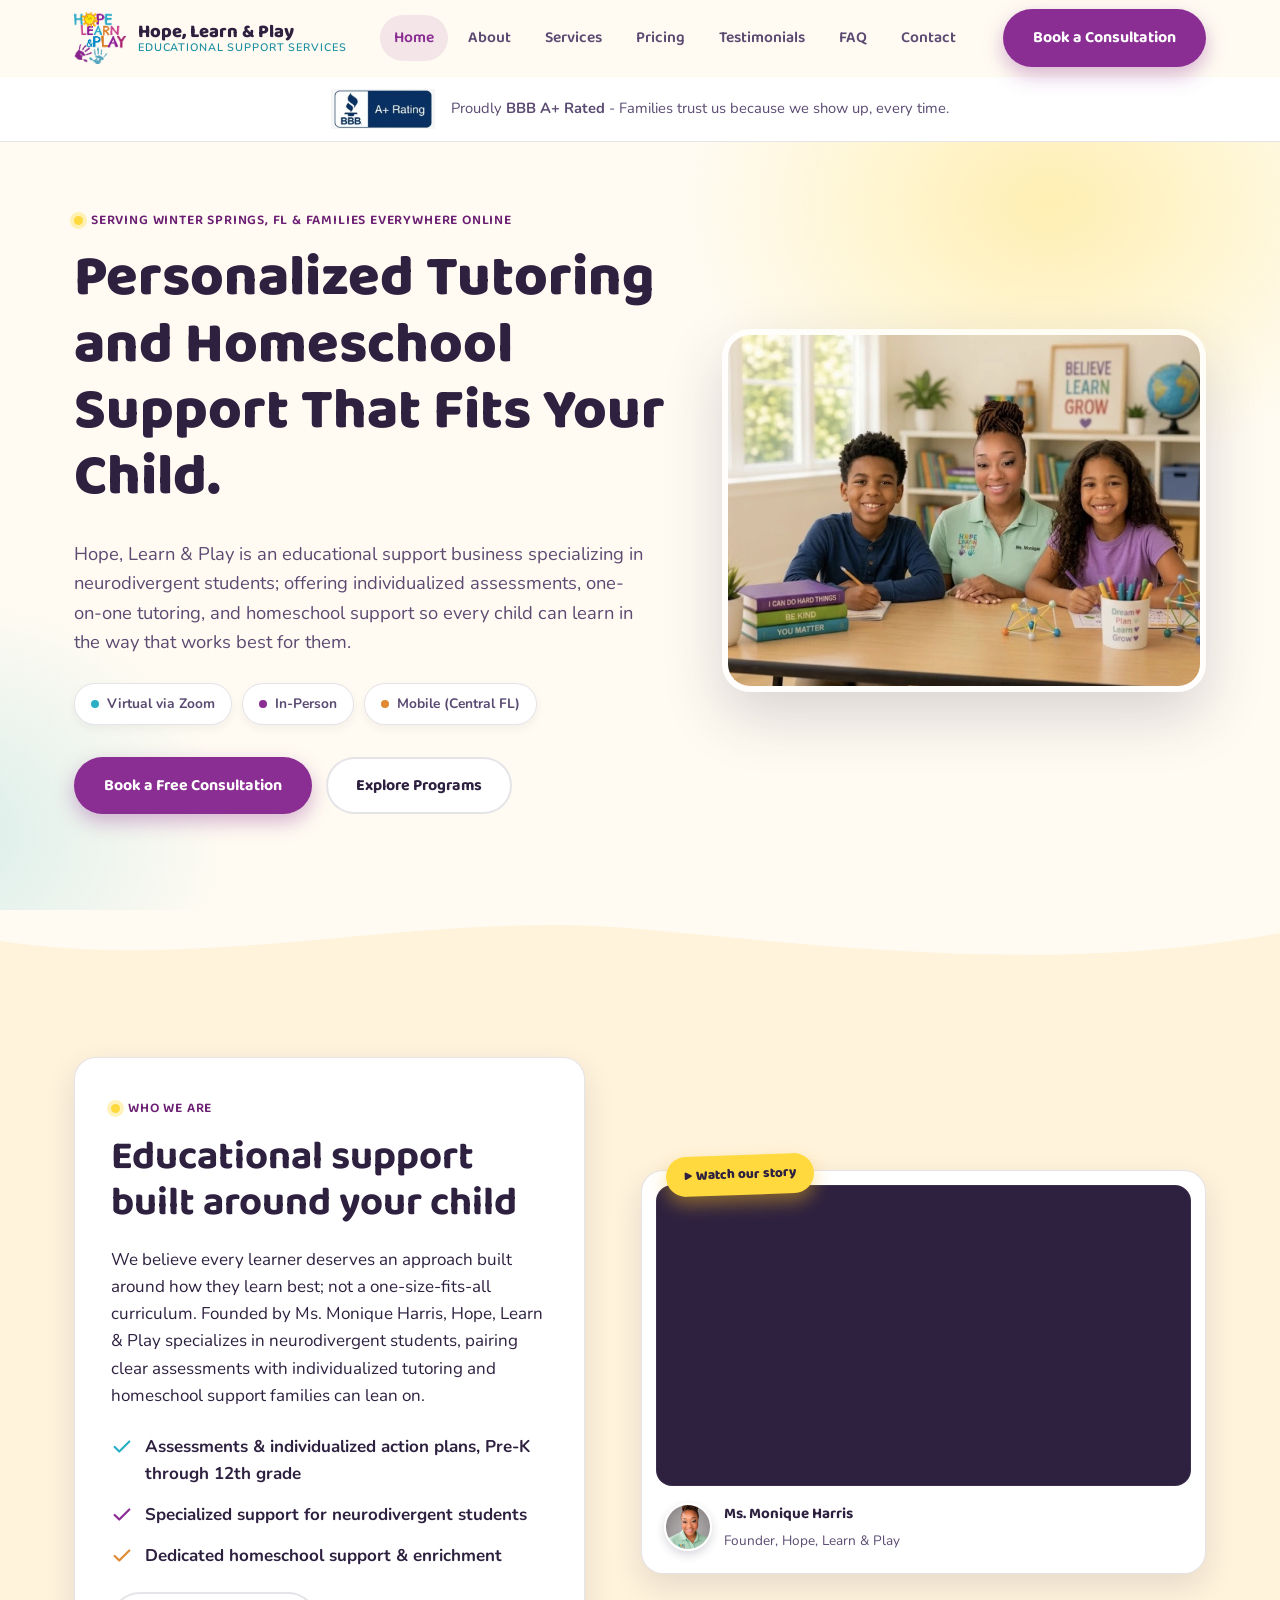
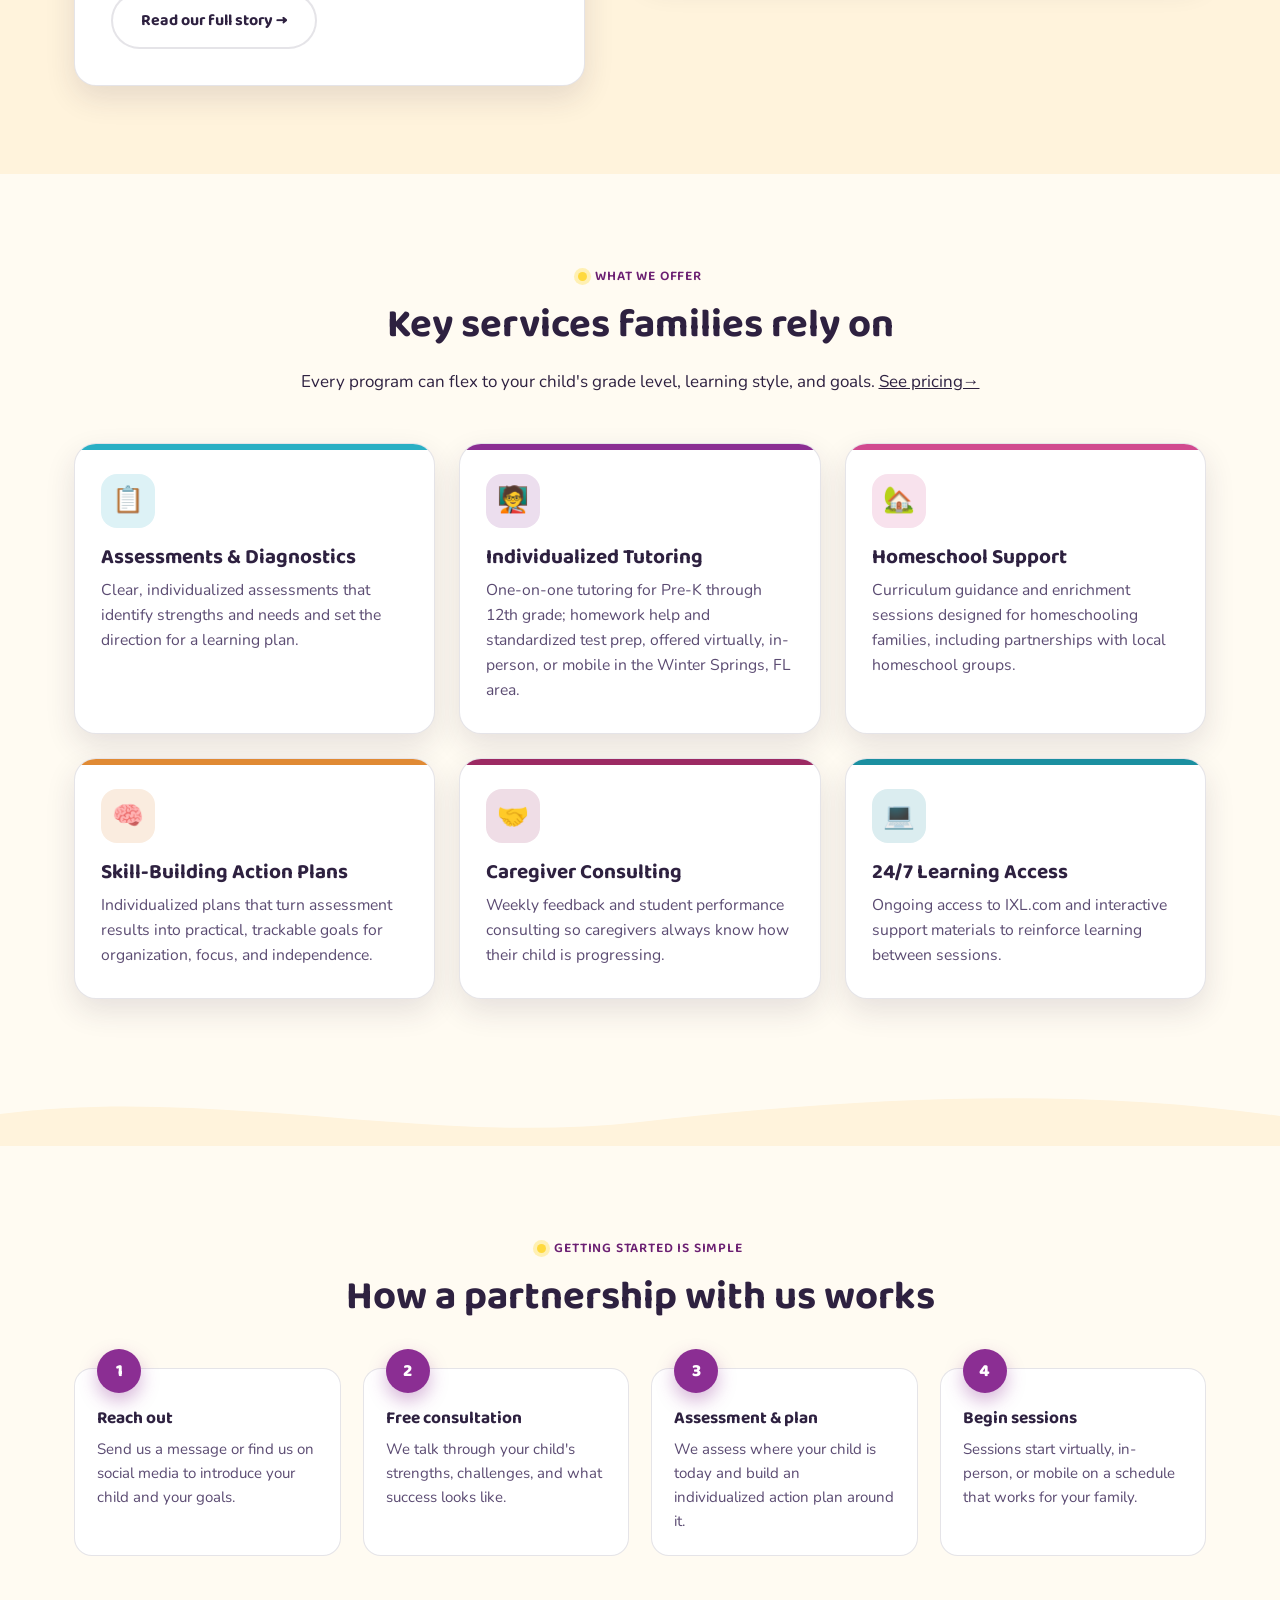
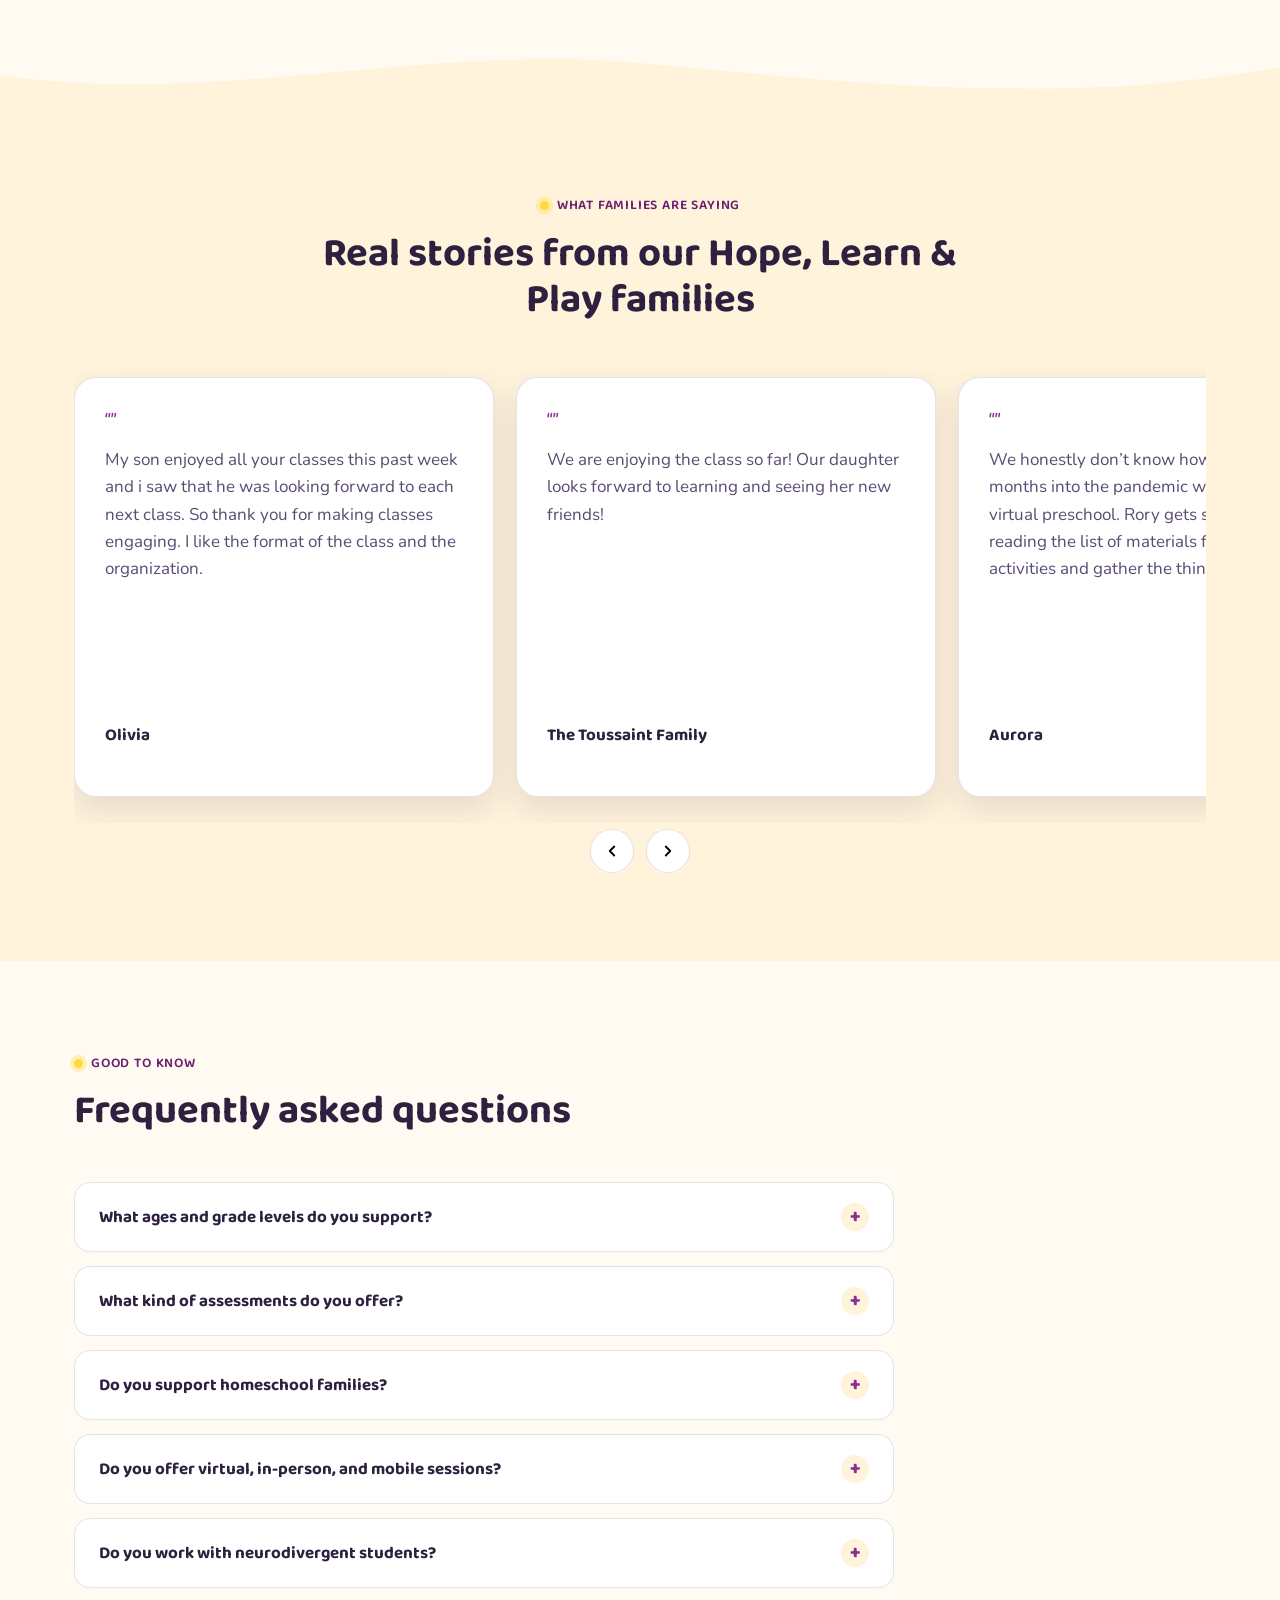
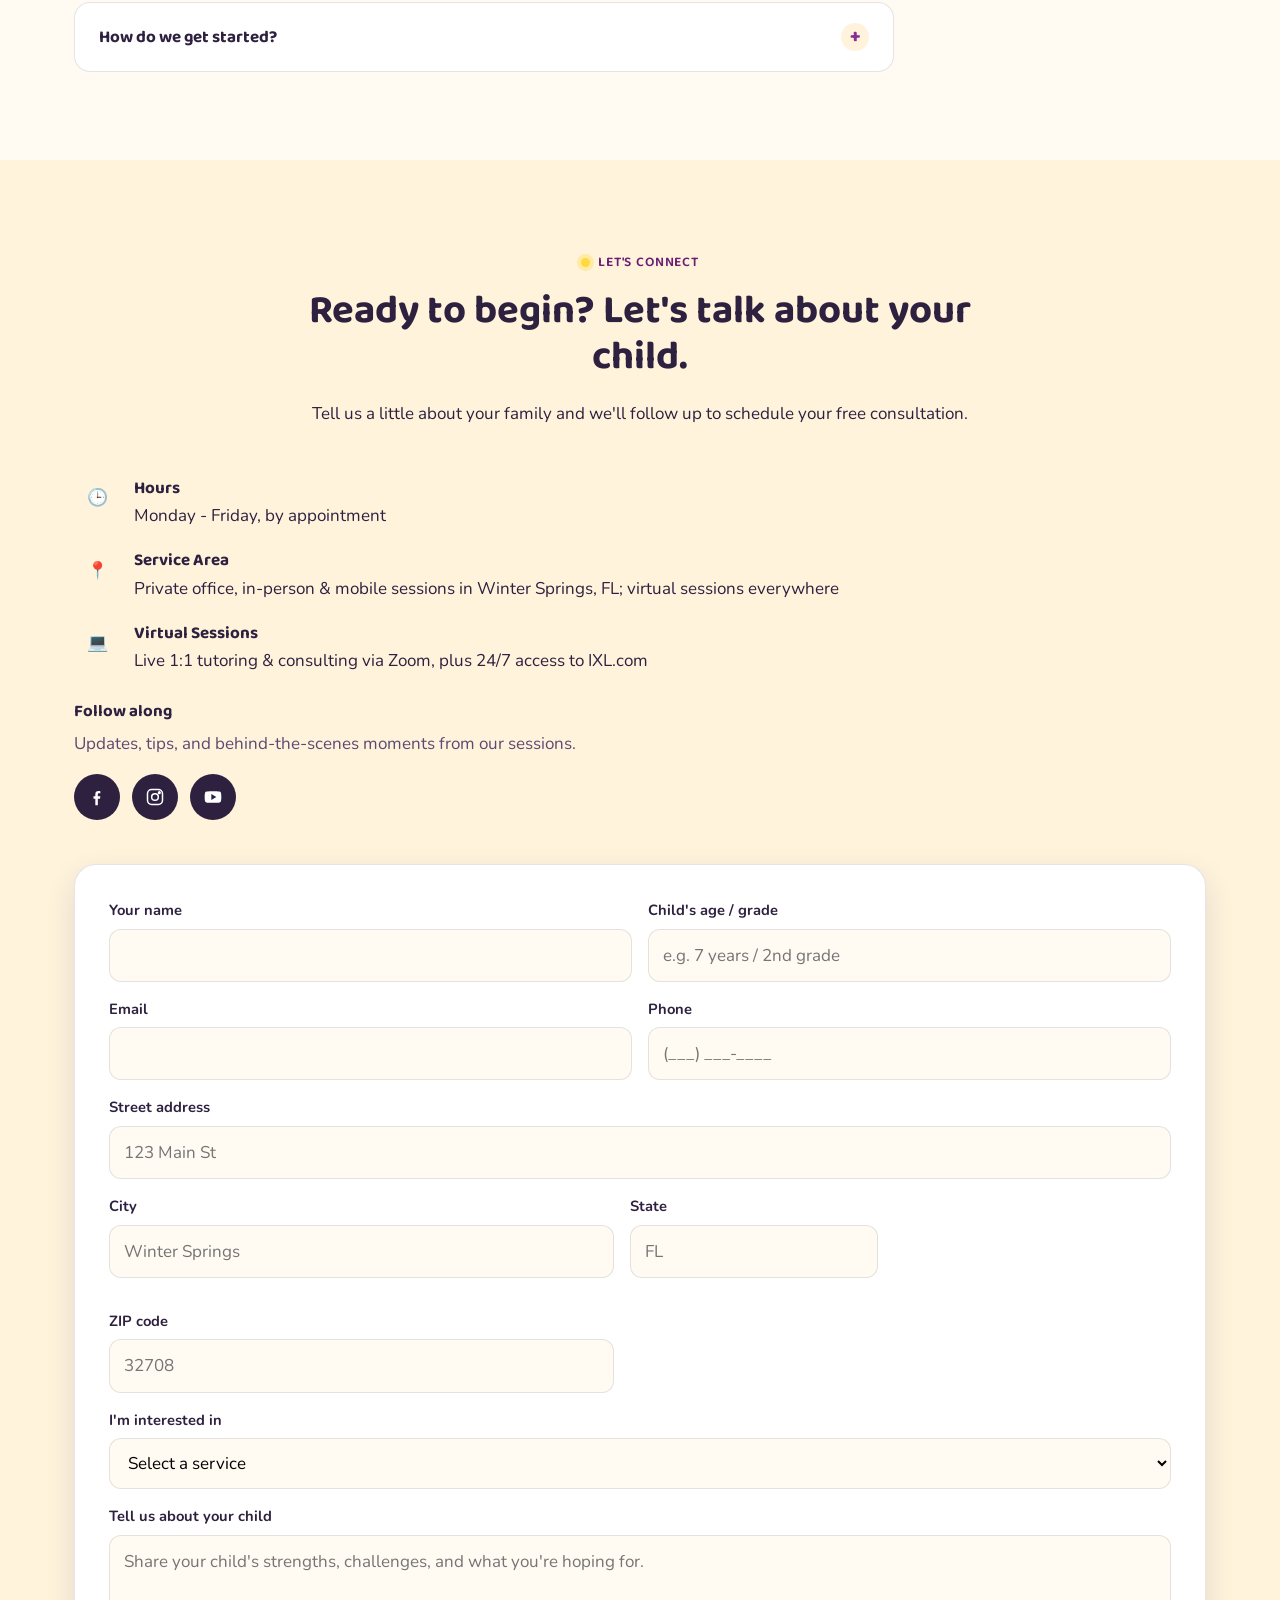
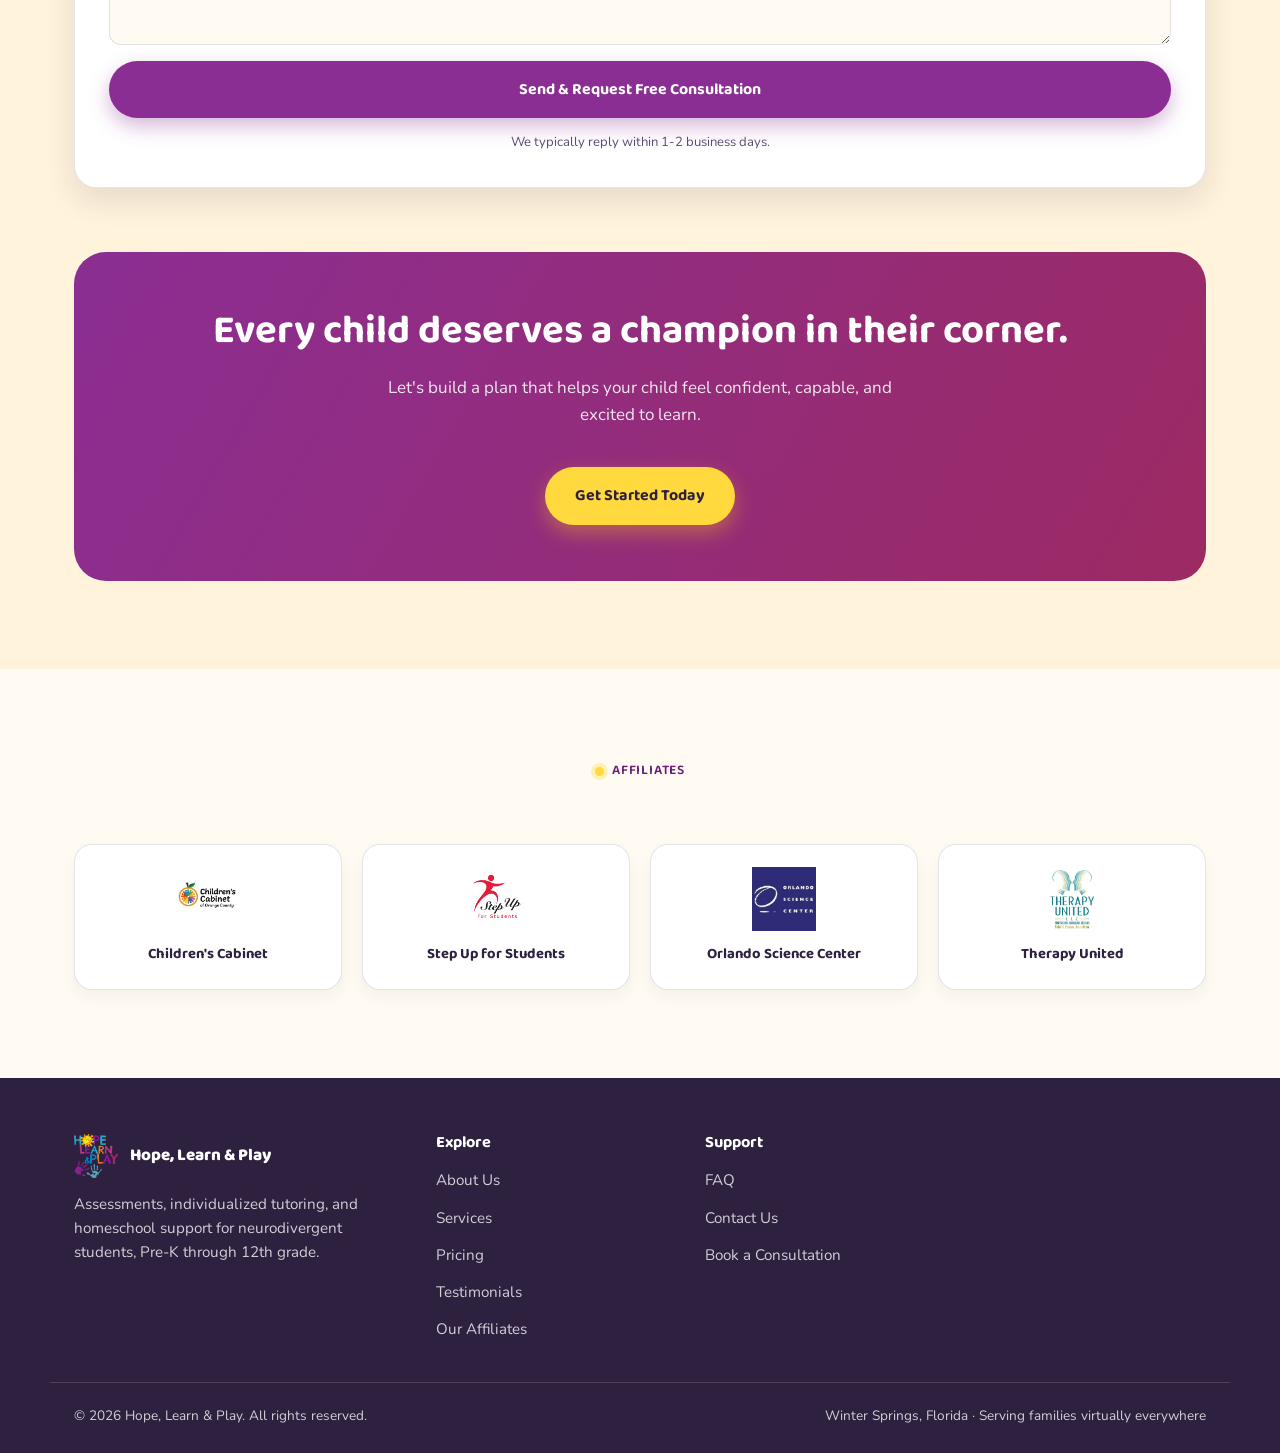
==== commit b602036e: "Update index.html" ====
--- a/index.html
+++ b/index.html
@@ -540,11 +540,11 @@
             </div>
             <div class="field">
               <label for="phone">Phone</label>
-              <input type="tel" id="phone" name="phone" autocomplete="tel" placeholder="(___) ___-____" required>
+              <input type="tel" id="phone" name="phone" autocomplete="tel" placeholder="(___) ___-____">
             </div>
           </div>
           <div class="field">
-            <label for="streetAddress">Street address <span style="font-weight:400; color:var(--ink-soft)">(for mobile sessions)</span></label>
+            <label for="streetAddress">Street address</label>
             <input type="text" id="streetAddress" name="streetAddress" autocomplete="street-address" placeholder="123 Main St" required>
           </div>
           <div class="form-row form-row--address">
@@ -556,9 +556,10 @@
               <label for="state">State</label>
               <input type="text" id="state" name="state" autocomplete="address-level1" placeholder="FL" maxlength="2" required>
             </div>
+			<br>
             <div class="field">
               <label for="zip">ZIP code</label>
-              <input type="text" id="zip" name="zip" autocomplete="postal-code" inputmode="numeric" pattern="[0-9]{5}" placeholder="32708">
+              <input type="text" id="zip" name="zip" autocomplete="postal-code" inputmode="numeric" pattern="[0-9]{5}" placeholder="32708" required>
             </div>
           </div>
           <div class="field">
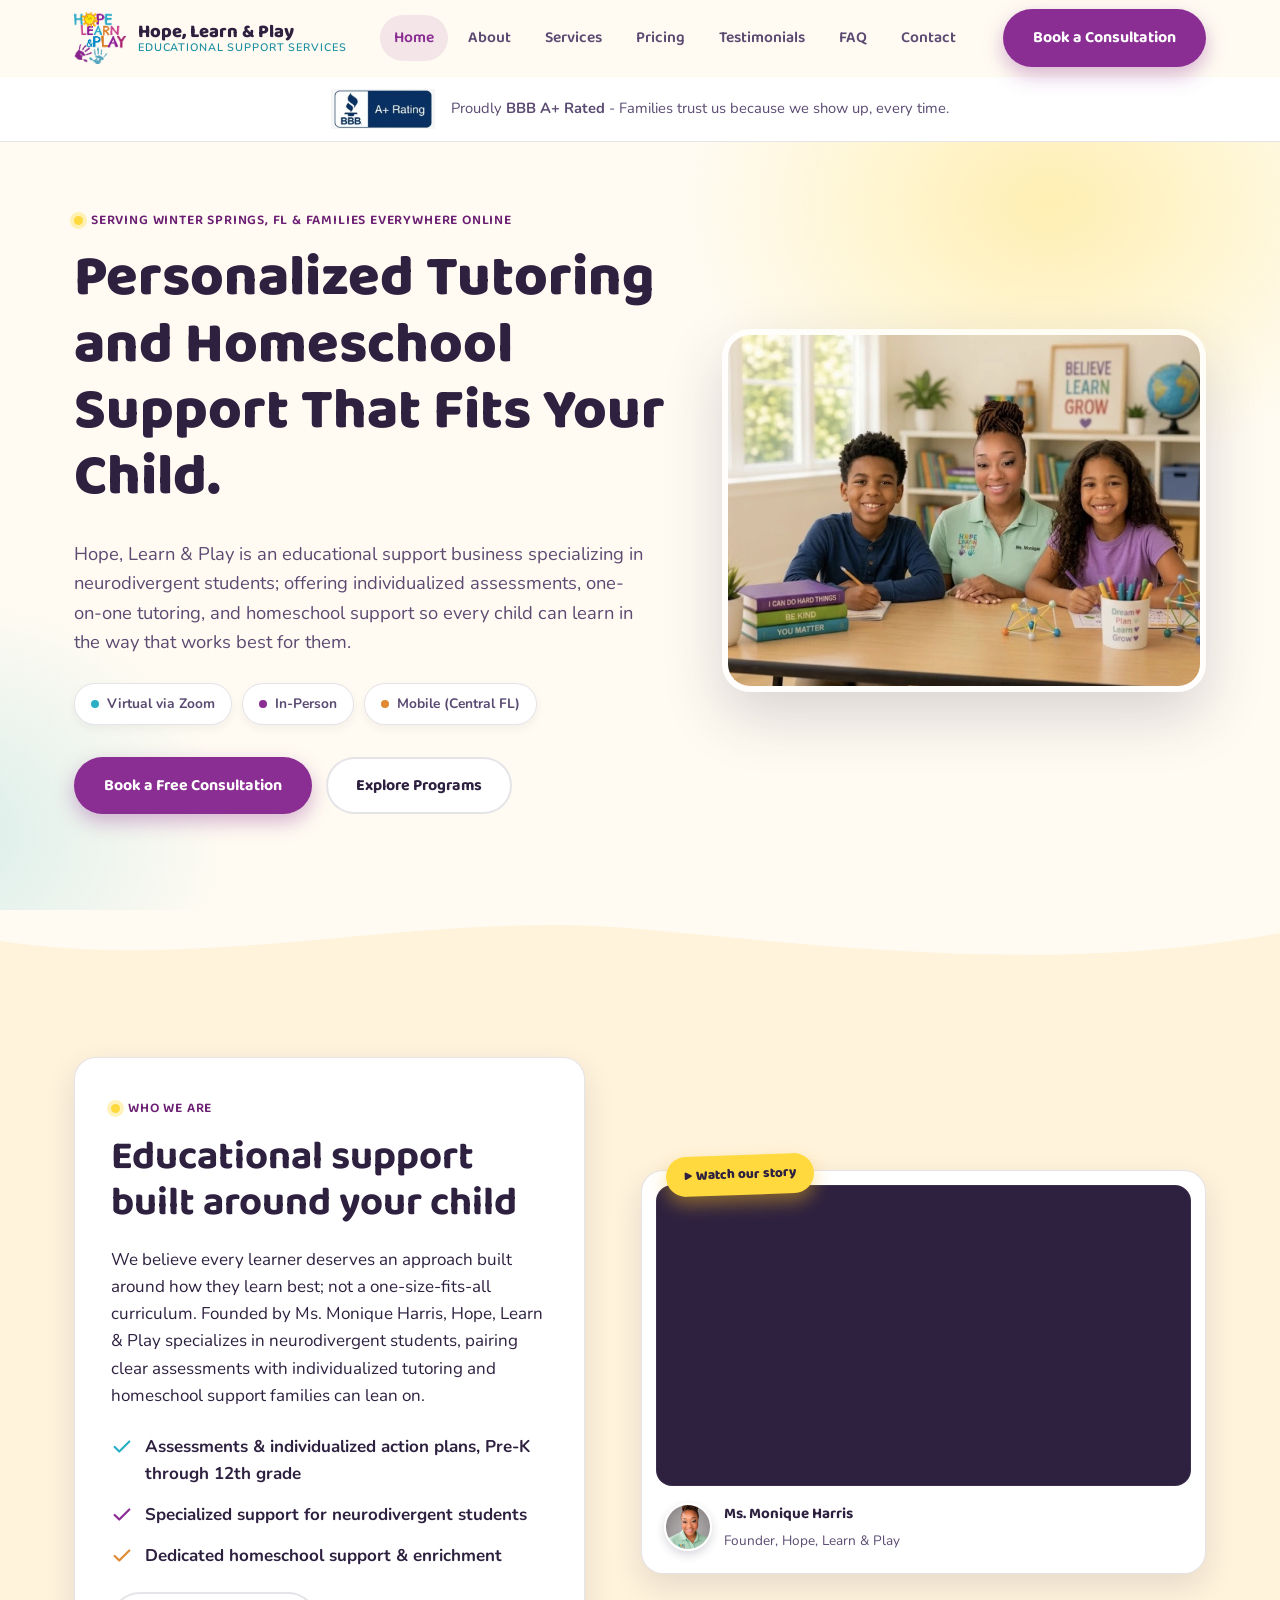
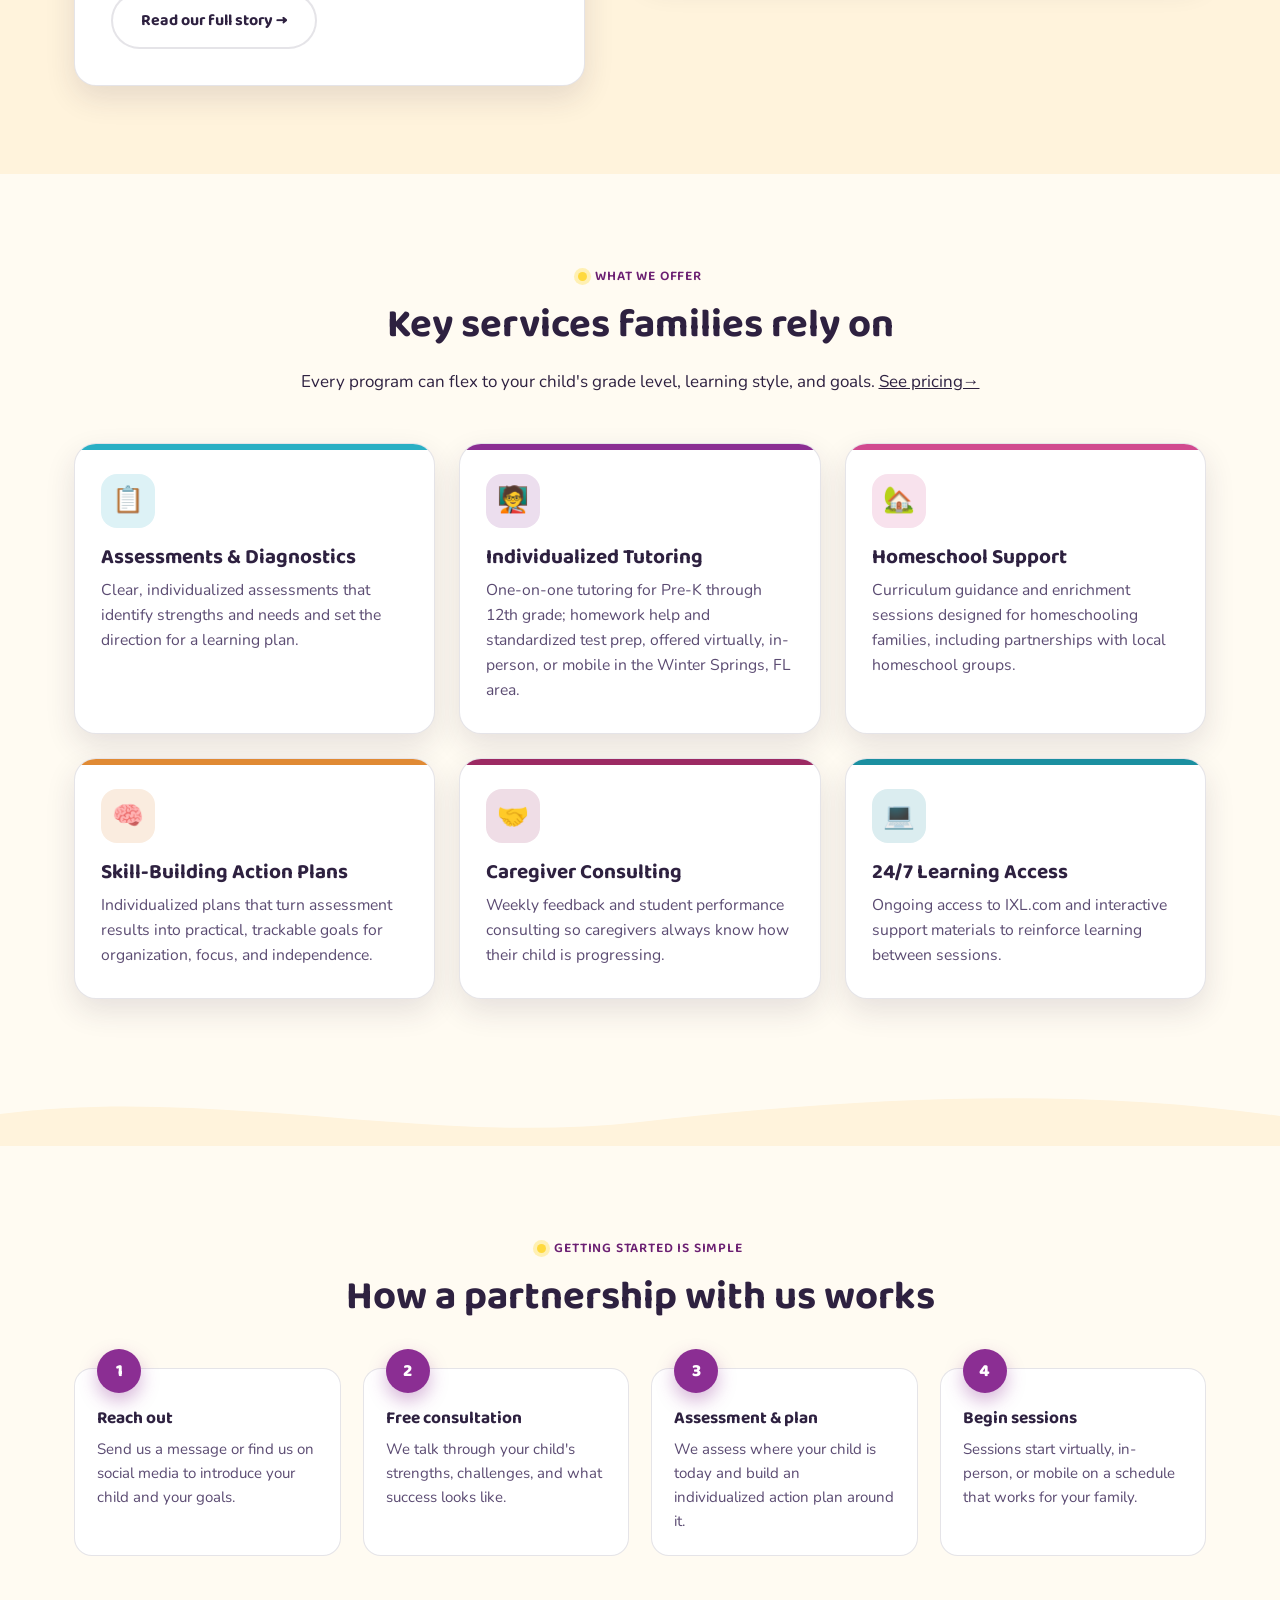
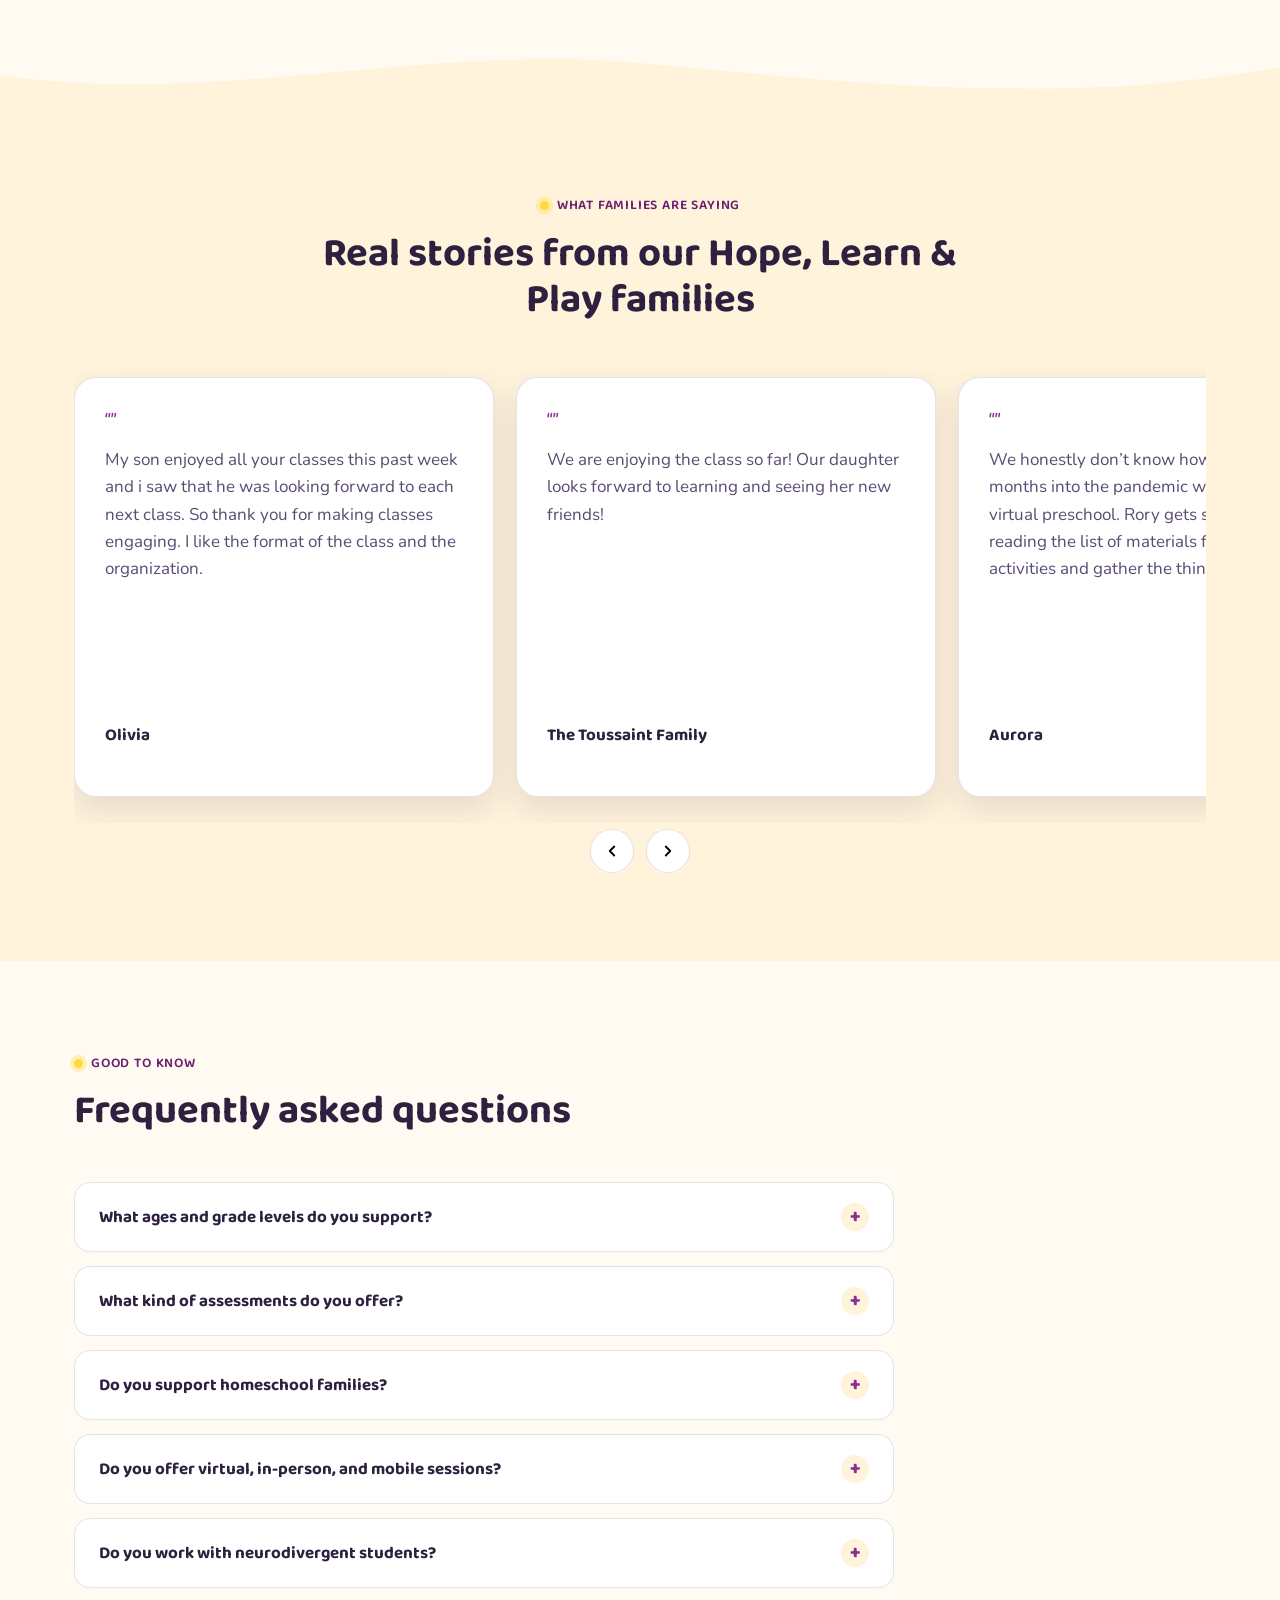
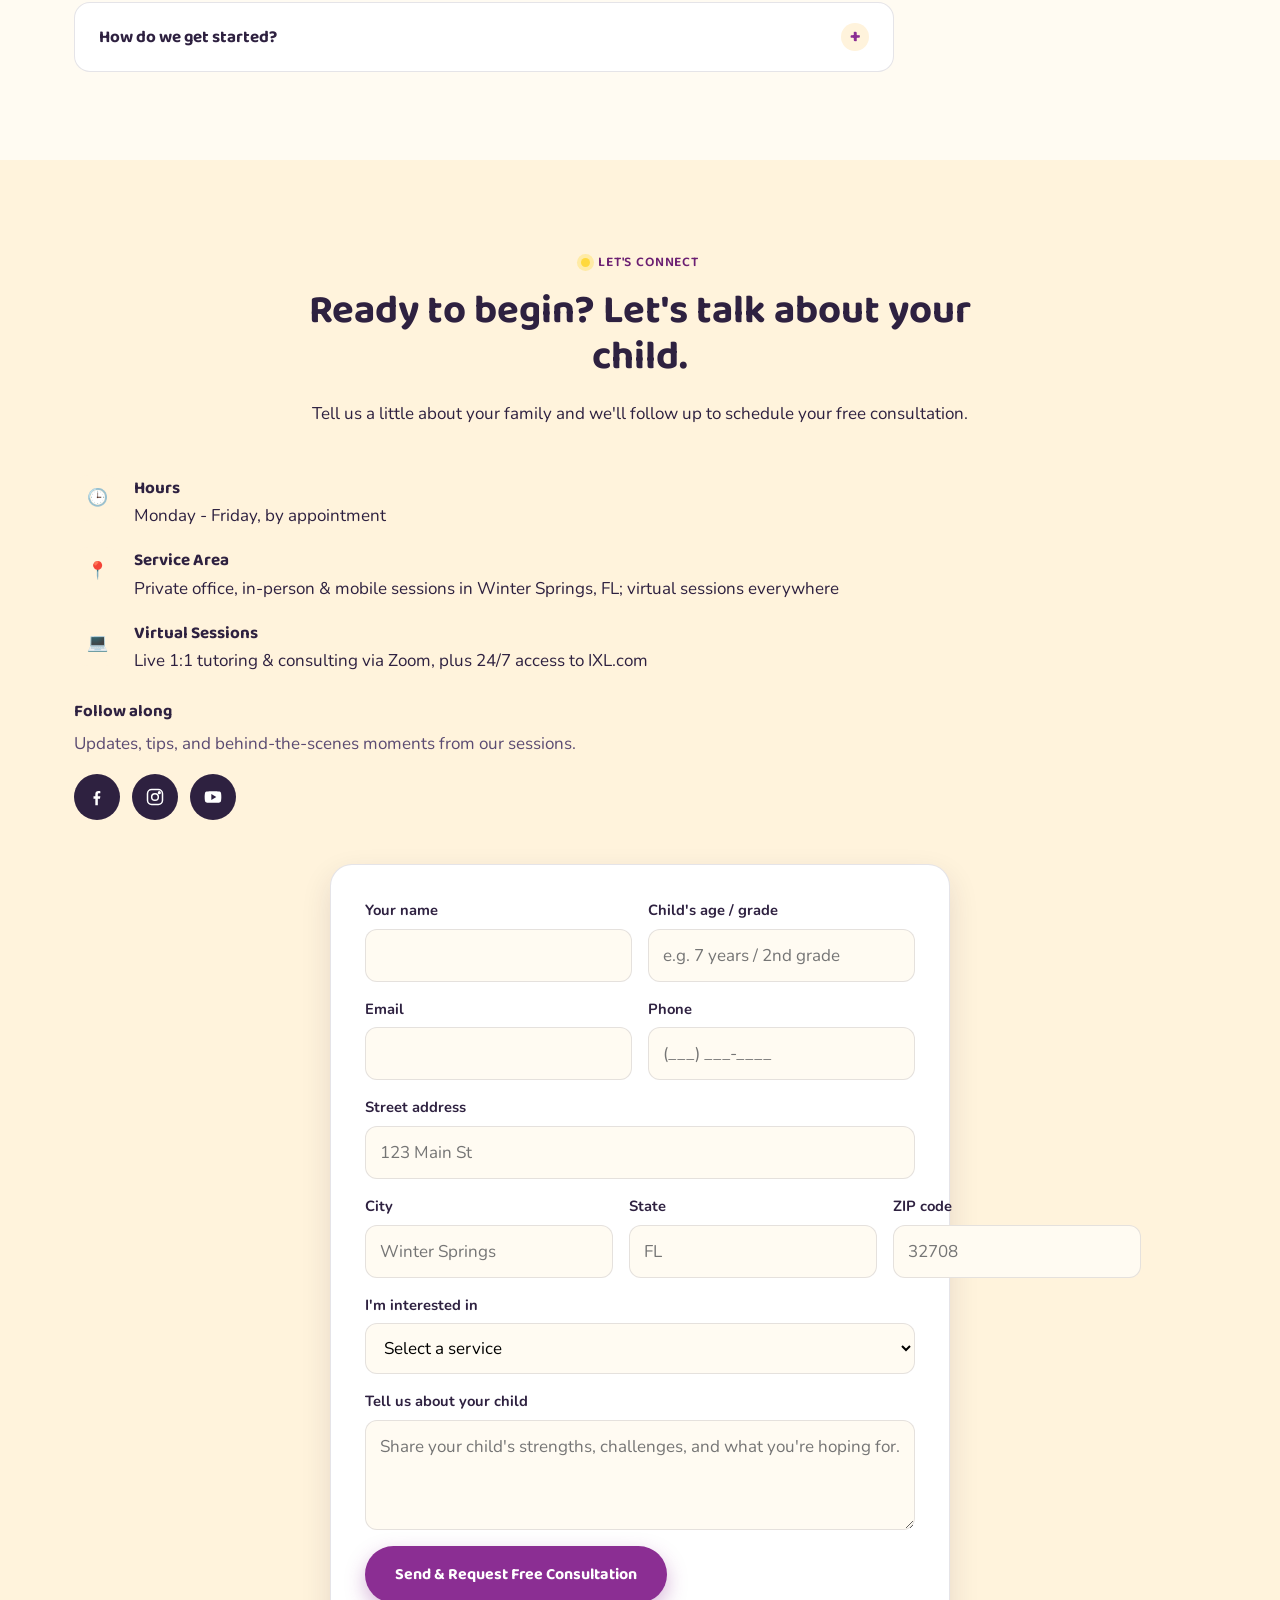
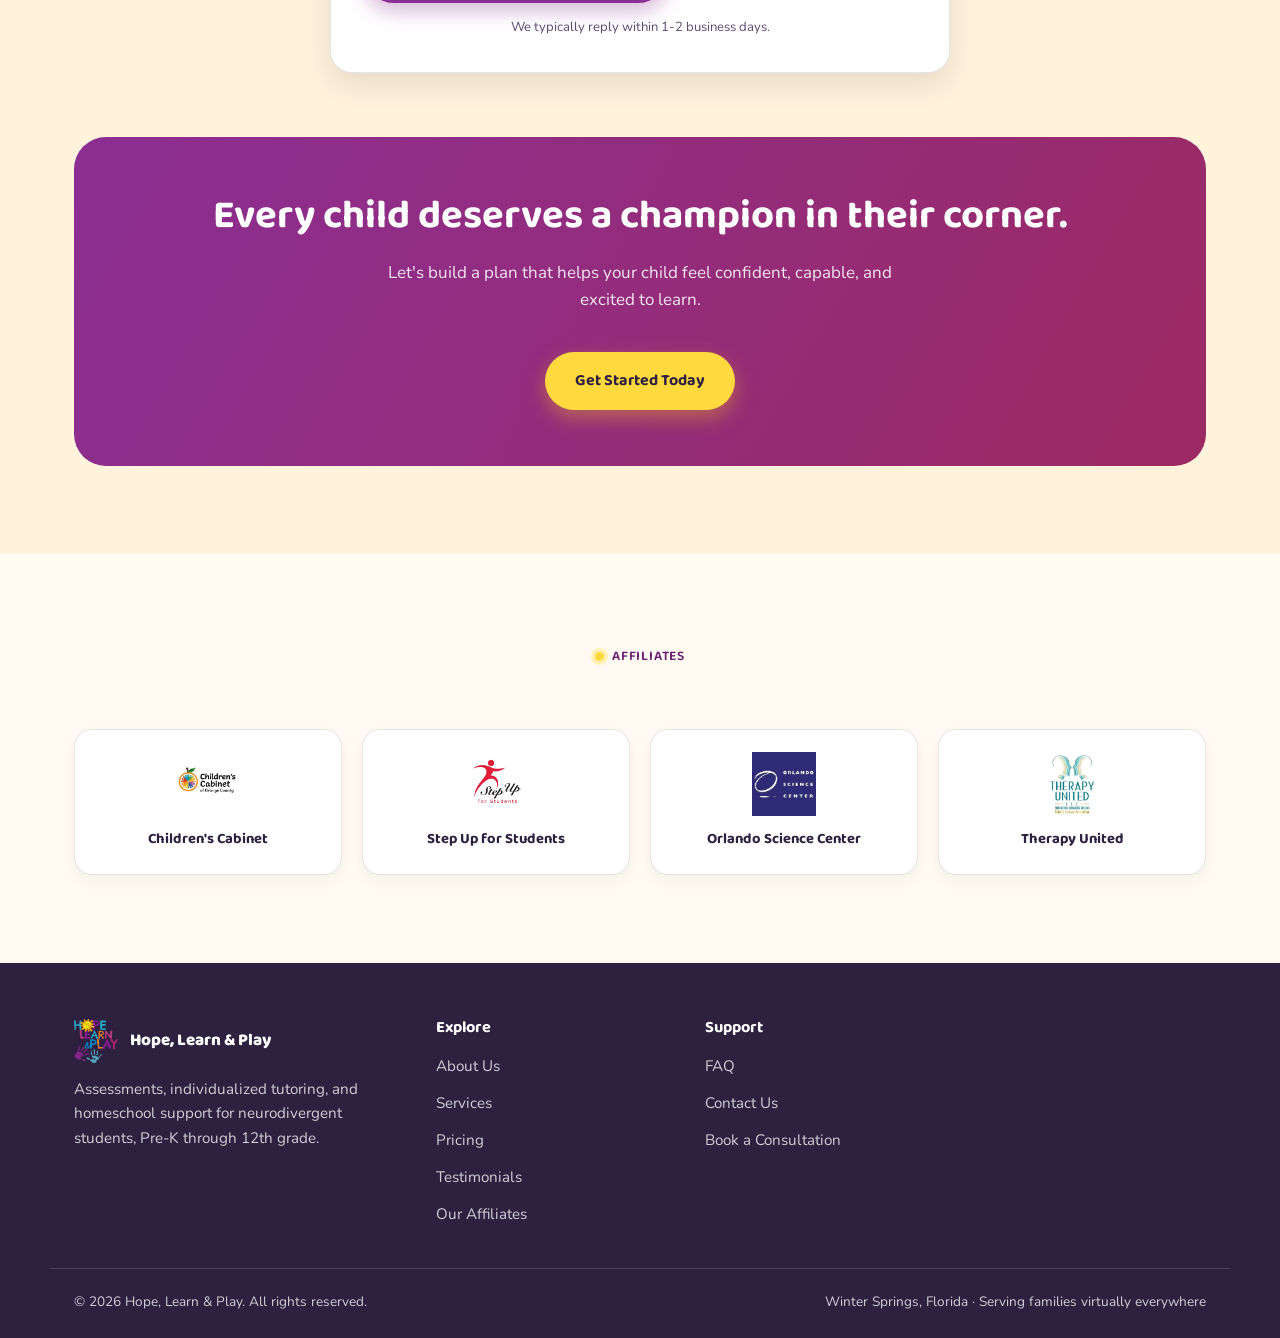
==== commit 8c2e791c: "Remove line break and update button class" ====
--- a/index.html
+++ b/index.html
@@ -556,7 +556,6 @@
               <label for="state">State</label>
               <input type="text" id="state" name="state" autocomplete="address-level1" placeholder="FL" maxlength="2" required>
             </div>
-			<br>
             <div class="field">
               <label for="zip">ZIP code</label>
               <input type="text" id="zip" name="zip" autocomplete="postal-code" inputmode="numeric" pattern="[0-9]{5}" placeholder="32708" required>
@@ -578,7 +577,7 @@
             <label for="message">Tell us about your child</label>
             <textarea id="message" name="message" placeholder="Share your child's strengths, challenges, and what you're hoping for."></textarea>
           </div>
-          <button type="submit" class="btn btn-primary btn-block">Send & Request Free Consultation</button>
+          <button type="submit" class="btn btn-primary btn-submit">Send & Request Free Consultation</button>
           <p style="font-size:.82rem; color:var(--ink-soft); margin:14px 0 0; text-align:center;">We typically reply within 1-2 business days.</p>
         </form>
       </div>
--- a/assets/styles.css
+++ b/assets/styles.css
@@ -333,7 +333,7 @@
    CONTACT
 ============================================================ */
 .contact-grid{display:grid; grid-template-columns:1fr; gap:44px; align-items:start}
-.contact-card{background:#fff; border-radius:var(--radius); border:1px solid var(--line); box-shadow:var(--shadow); padding:34px}
+.contact-card{background:#fff; border-radius:var(--radius); border:1px solid var(--line); box-shadow:var(--shadow); padding:34px; max-width:620px; margin-inline:auto; width:100%}
 .form-row{display:grid; grid-template-columns:1fr 1fr; gap:16px}
 .form-row--address{grid-template-columns:2fr .9fr 1.1fr}
 .field{display:flex; flex-direction:column; gap:6px; margin-bottom:16px}
@@ -361,6 +361,7 @@
 .social-row a:hover{background:var(--purple); transform:translateY(-3px)}
 @media (max-width:560px){.form-row{grid-template-columns:1fr}}
 @media (max-width:700px){.form-row--address{grid-template-columns:1fr}}
+@media (max-width:560px){.contact-card{padding:24px 20px}}
 
 /* dialog */
 dialog#confirmDialog{
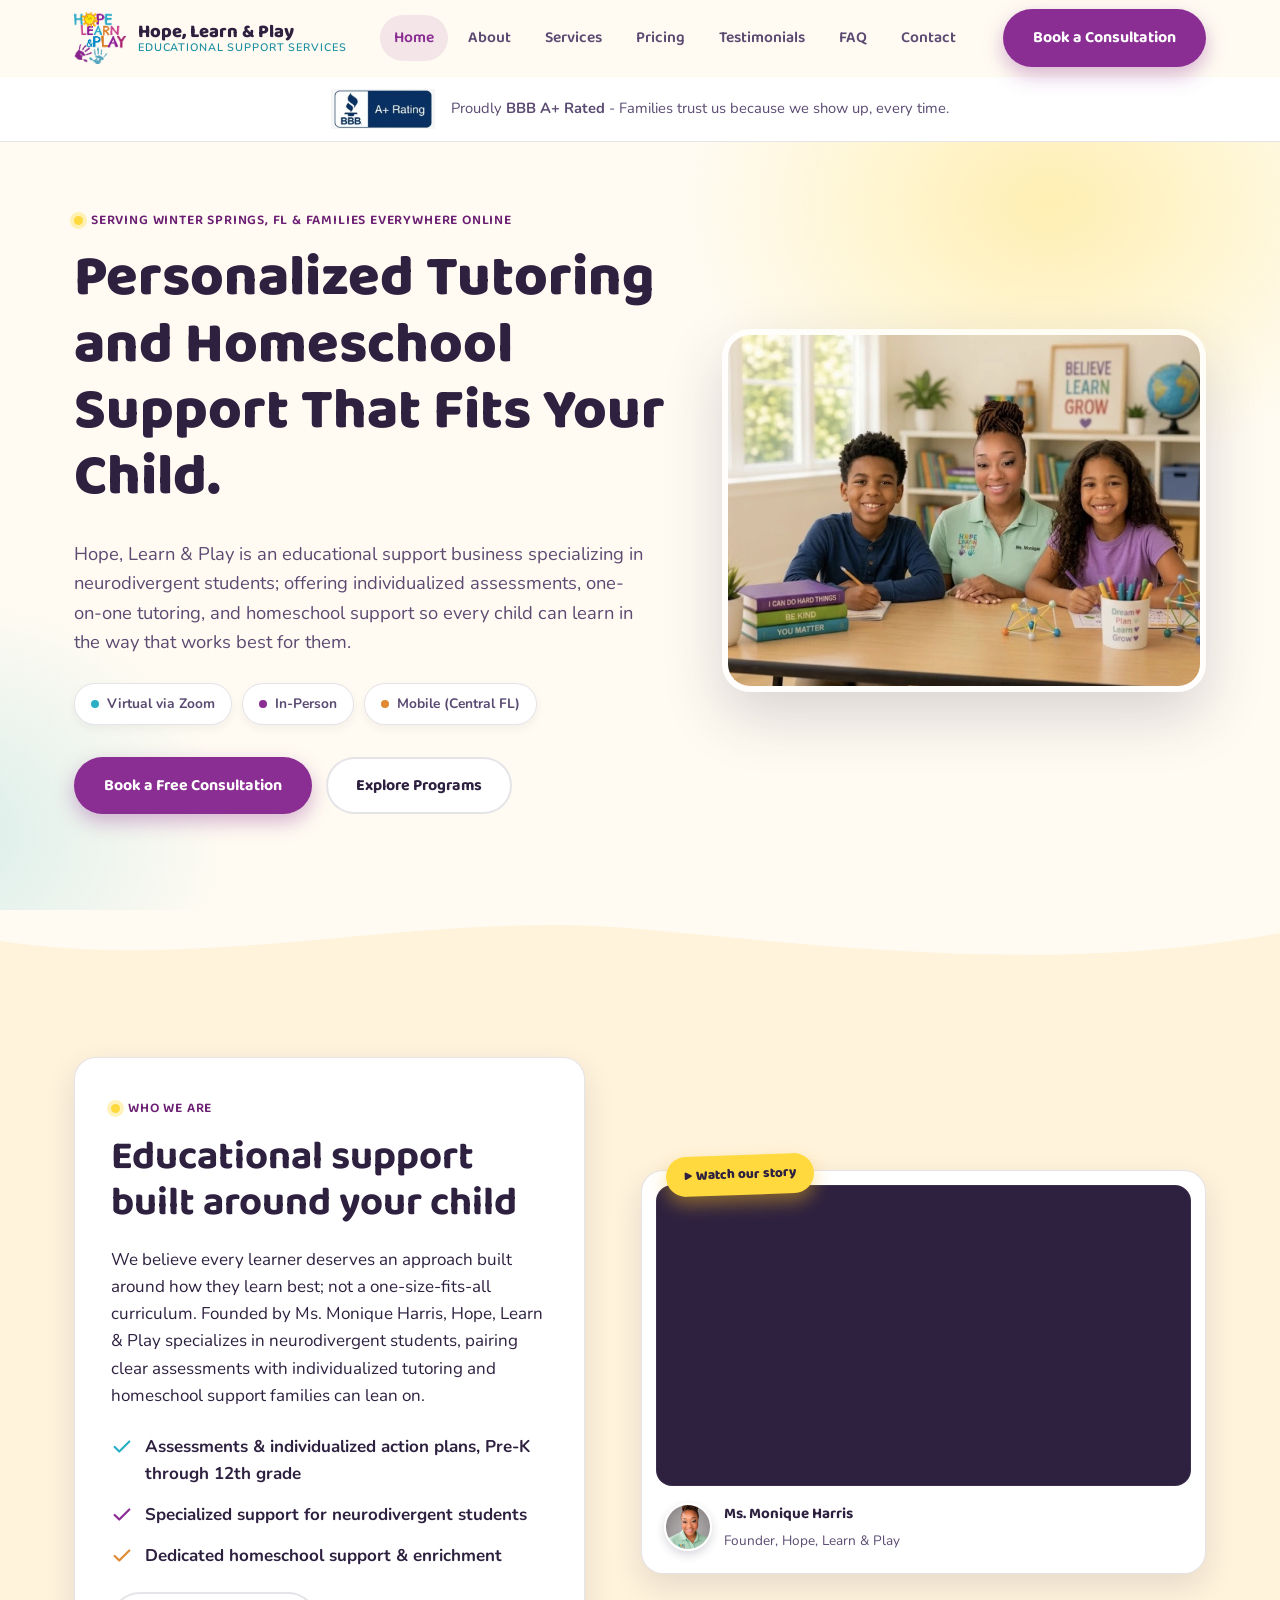
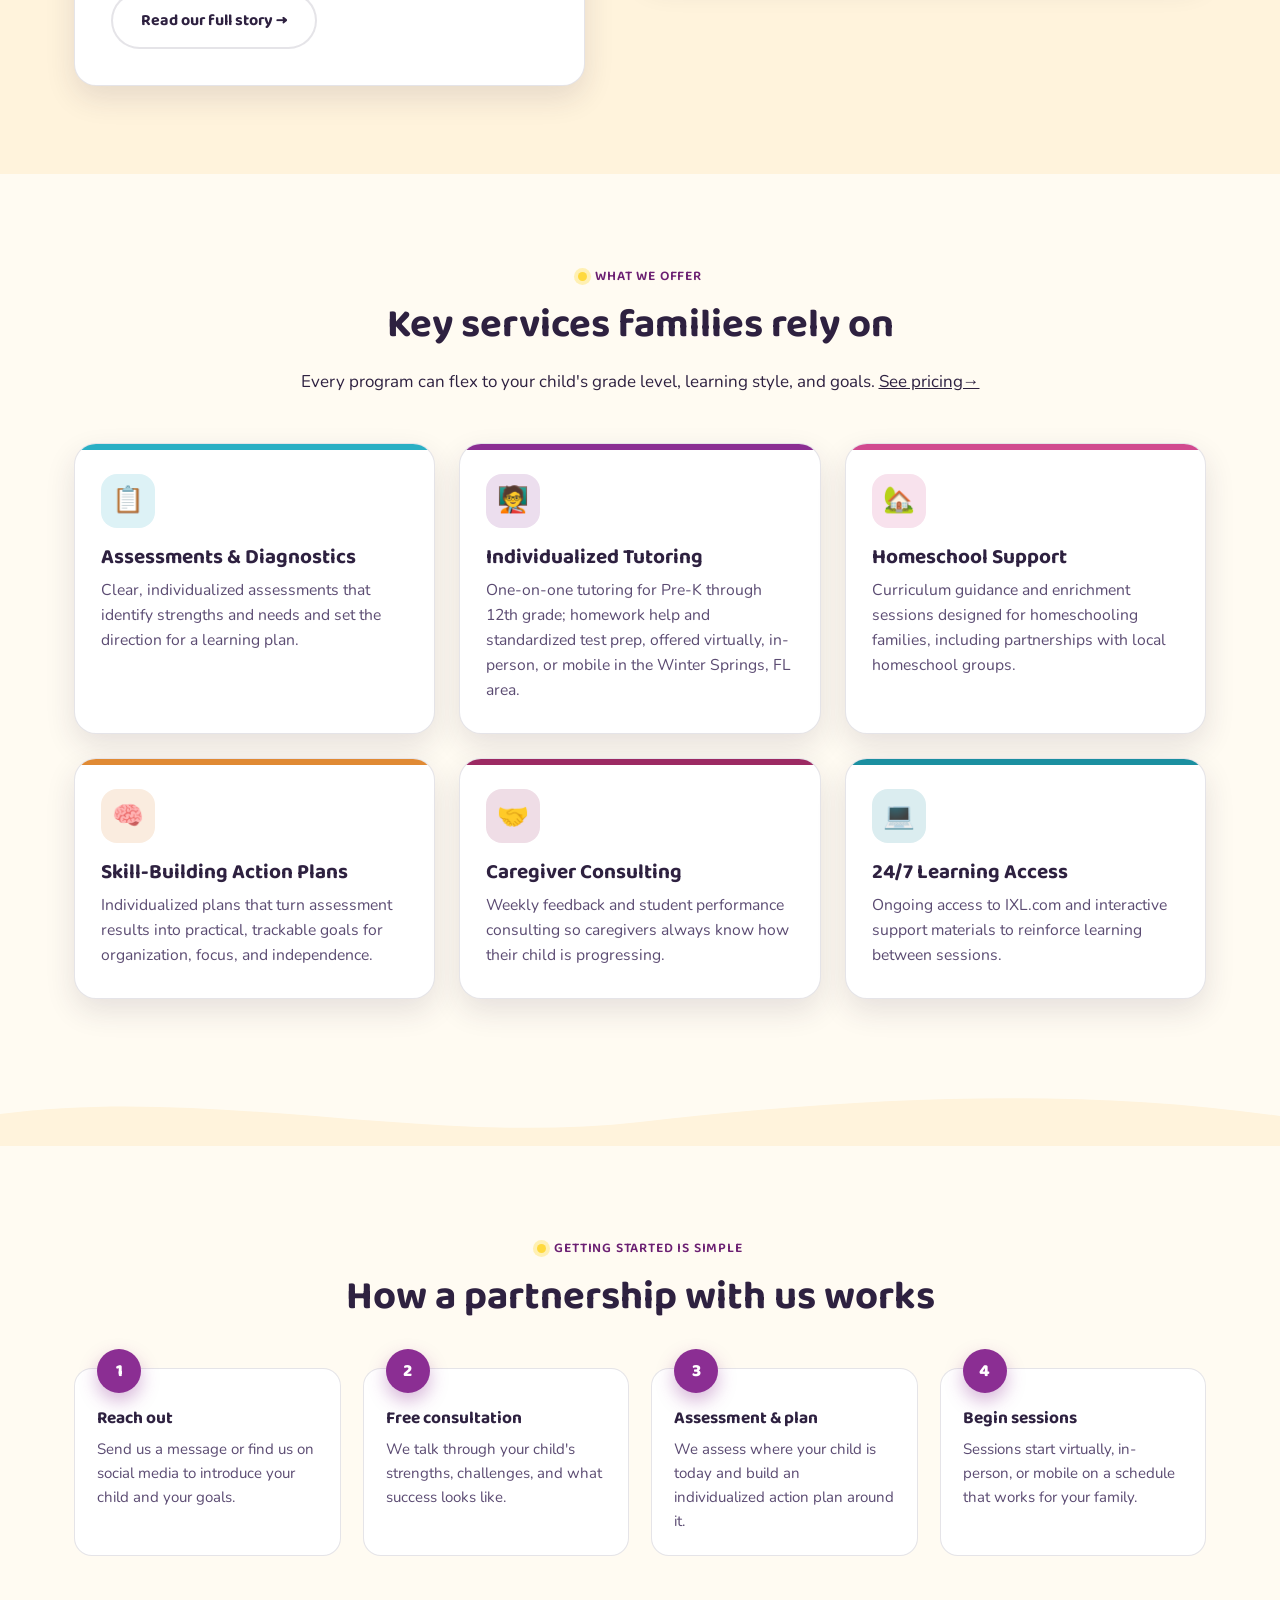
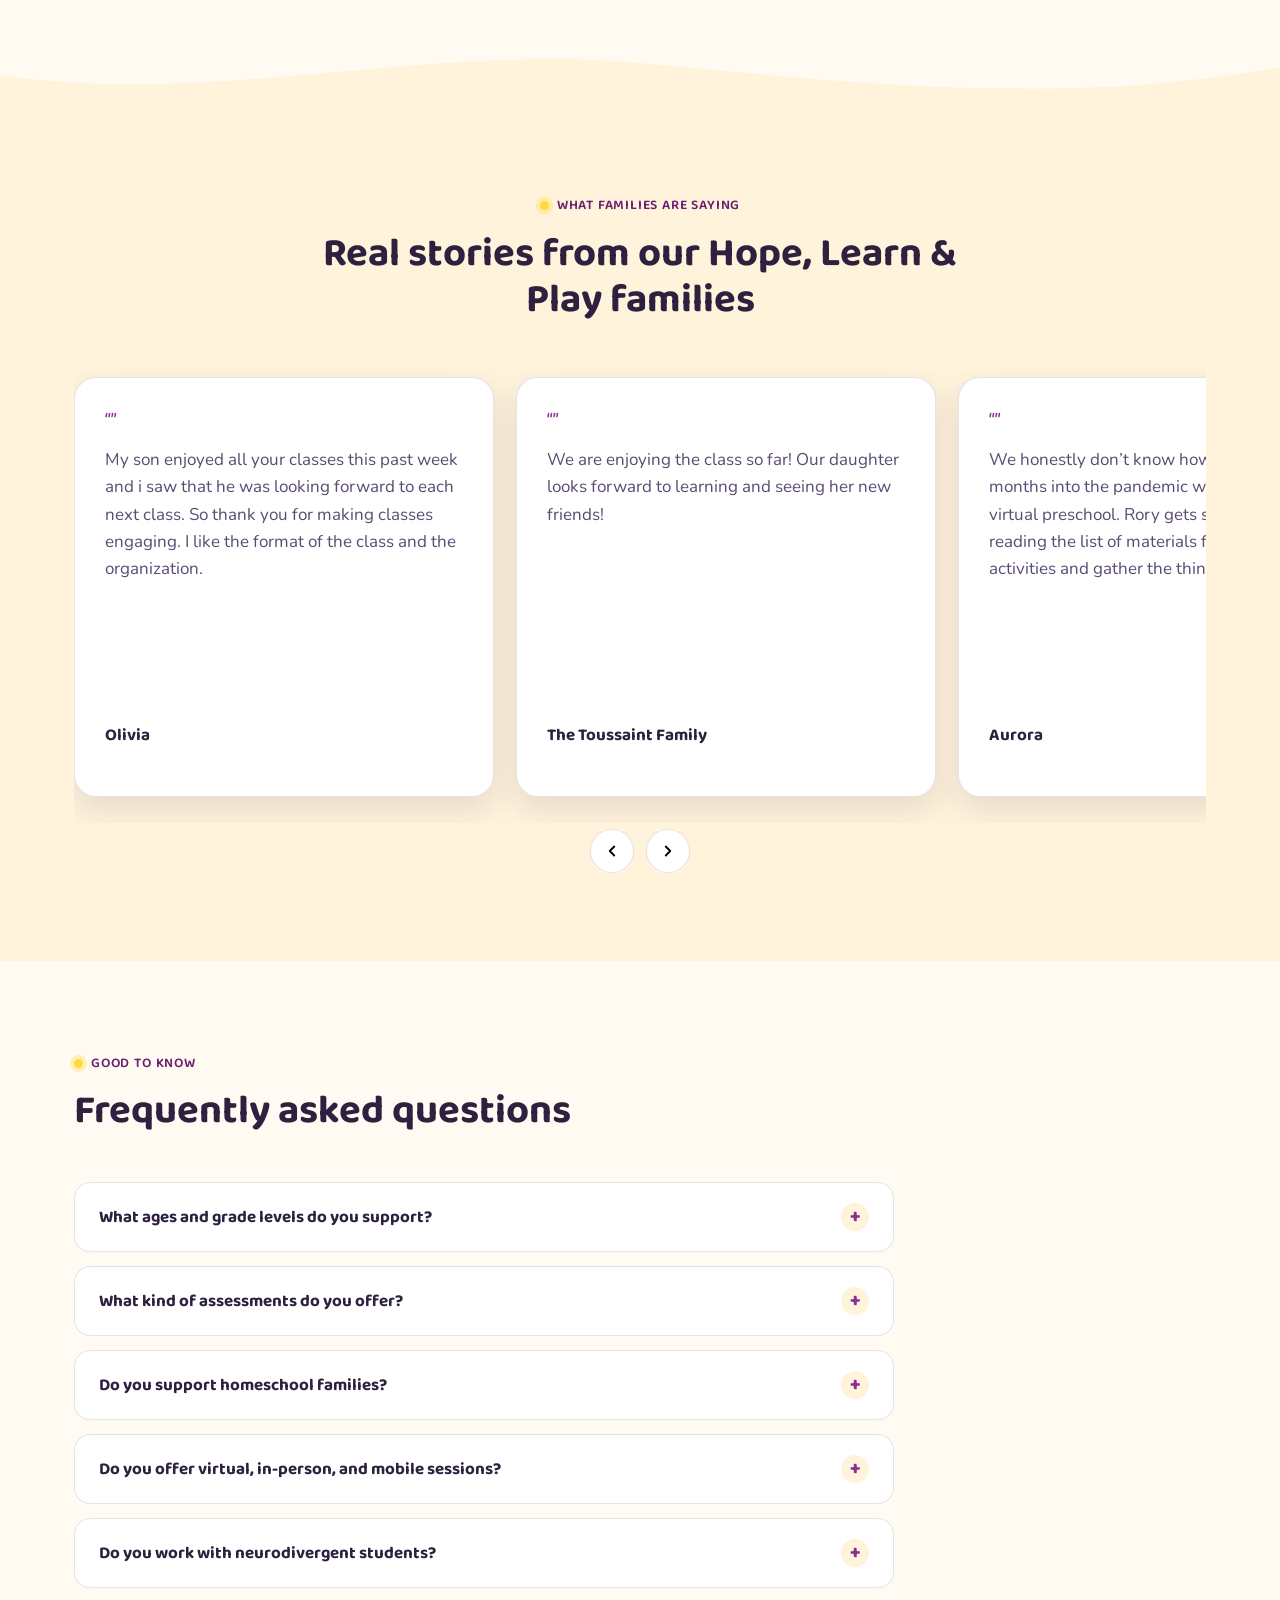
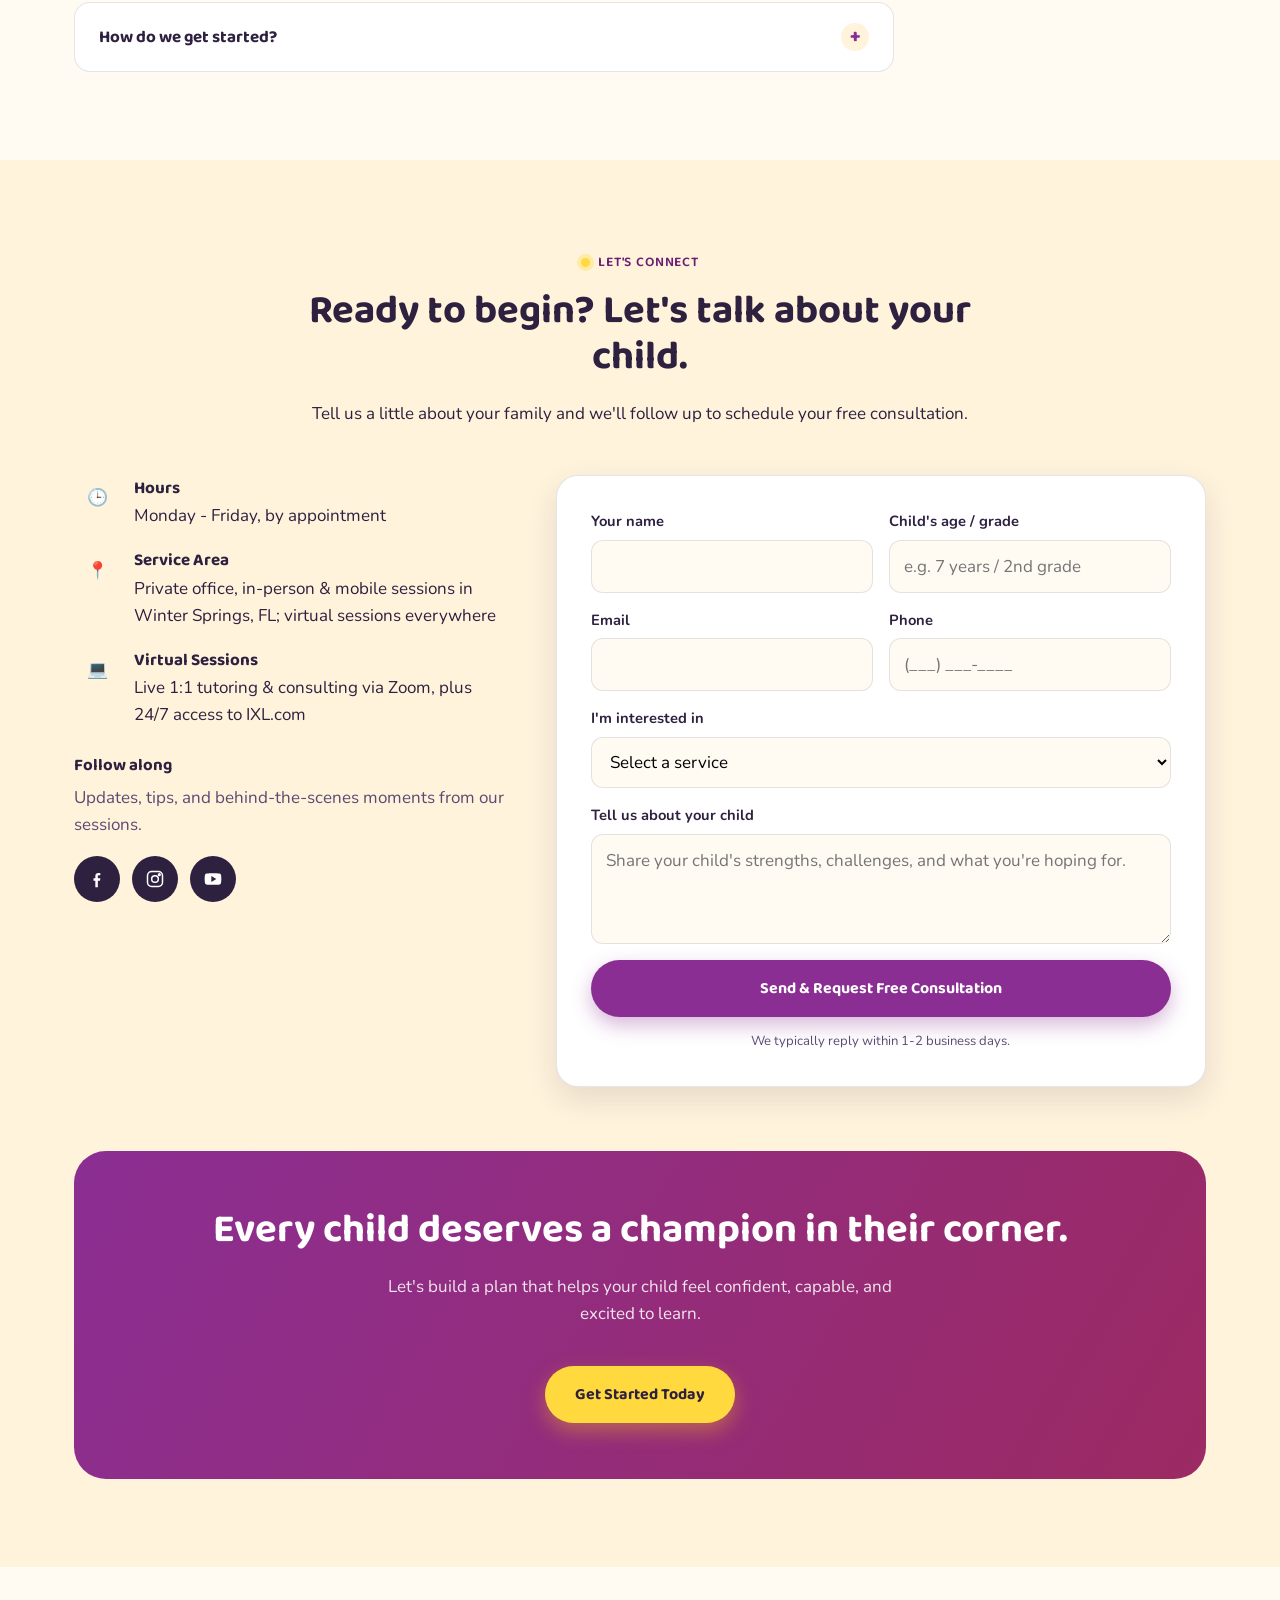
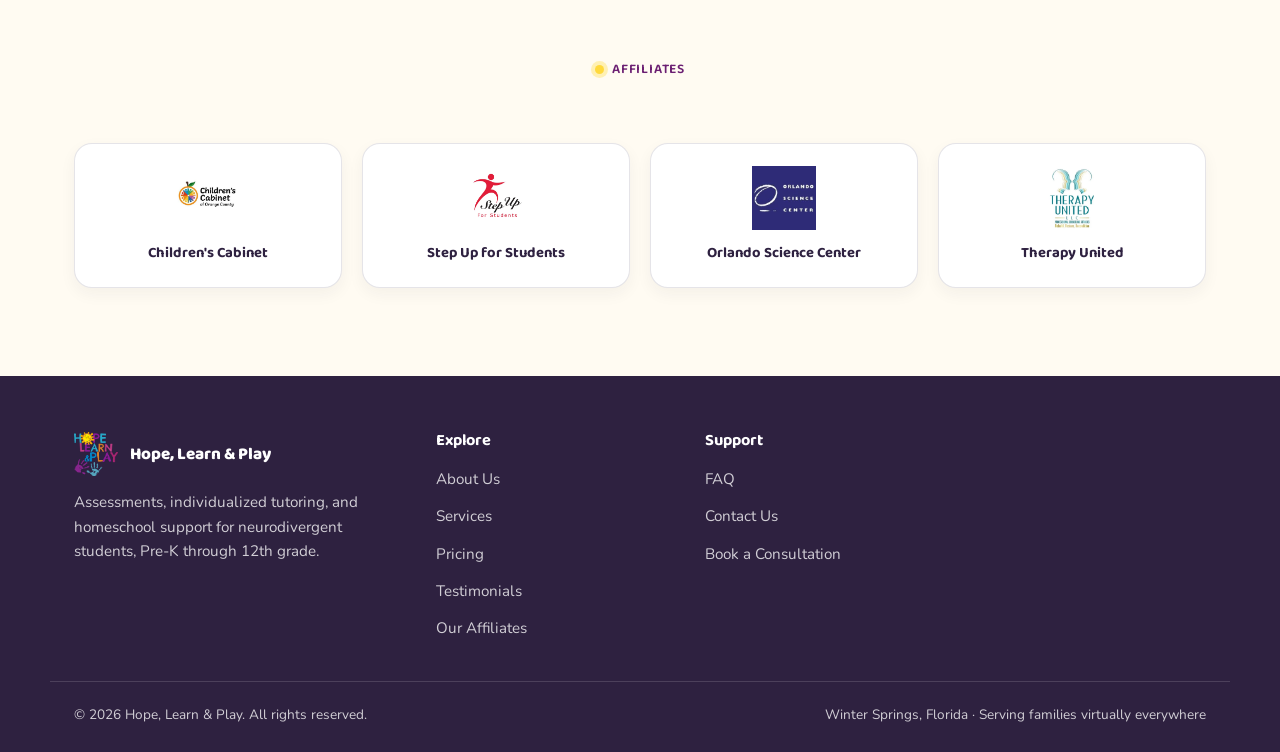
==== commit a8490acb: "Update index.html" ====
--- a/index.html
+++ b/index.html
@@ -544,24 +544,6 @@
             </div>
           </div>
           <div class="field">
-            <label for="streetAddress">Street address</label>
-            <input type="text" id="streetAddress" name="streetAddress" autocomplete="street-address" placeholder="123 Main St" required>
-          </div>
-          <div class="form-row form-row--address">
-            <div class="field">
-              <label for="city">City</label>
-              <input type="text" id="city" name="city" autocomplete="address-level2" placeholder="Winter Springs" required>
-            </div>
-            <div class="field">
-              <label for="state">State</label>
-              <input type="text" id="state" name="state" autocomplete="address-level1" placeholder="FL" maxlength="2" required>
-            </div>
-            <div class="field">
-              <label for="zip">ZIP code</label>
-              <input type="text" id="zip" name="zip" autocomplete="postal-code" inputmode="numeric" pattern="[0-9]{5}" placeholder="32708" required>
-            </div>
-          </div>
-          <div class="field">
             <label for="serviceInterest">I'm interested in</label>
             <select id="serviceInterest" name="serviceInterest" required>
               <option value="" disabled selected>Select a service</option>
@@ -577,7 +559,7 @@
             <label for="message">Tell us about your child</label>
             <textarea id="message" name="message" placeholder="Share your child's strengths, challenges, and what you're hoping for."></textarea>
           </div>
-          <button type="submit" class="btn btn-primary btn-submit">Send & Request Free Consultation</button>
+          <button type="submit" class="btn btn-primary btn-block">Send & Request Free Consultation</button>
           <p style="font-size:.82rem; color:var(--ink-soft); margin:14px 0 0; text-align:center;">We typically reply within 1-2 business days.</p>
         </form>
       </div>
--- a/assets/styles.css
+++ b/assets/styles.css
@@ -332,8 +332,8 @@
 /* ============================================================
    CONTACT
 ============================================================ */
-.contact-grid{display:grid; grid-template-columns:1fr; gap:44px; align-items:start}
-.contact-card{background:#fff; border-radius:var(--radius); border:1px solid var(--line); box-shadow:var(--shadow); padding:34px; max-width:620px; margin-inline:auto; width:100%}
+.contact-grid{display:grid; grid-template-columns:.8fr 1.2fr; gap:48px; align-items:start}
+.contact-card{background:#fff; border-radius:var(--radius); border:1px solid var(--line); box-shadow:var(--shadow); padding:34px}
 .form-row{display:grid; grid-template-columns:1fr 1fr; gap:16px}
 .form-row--address{grid-template-columns:2fr .9fr 1.1fr}
 .field{display:flex; flex-direction:column; gap:6px; margin-bottom:16px}
@@ -346,6 +346,8 @@
   border-color:var(--teal); box-shadow:0 0 0 4px rgba(42,175,196,.15); outline:none;
 }
 .field textarea{resize:vertical; min-height:110px}
+.contact-card .btn-submit{display:flex; width:fit-content; margin:6px auto 0; padding:13px 32px}
+@media (max-width:480px){.contact-card .btn-submit{width:100%}}
 .contact-info-list{list-style:none; margin:0 0 28px; padding:0; display:grid; gap:18px}
 .contact-info-list li{display:flex; gap:14px; align-items:flex-start}
 .contact-info-list .ico{
@@ -359,6 +361,7 @@
   align-items:center; justify-content:center; transition:background .18s ease, transform .18s ease;
 }
 .social-row a:hover{background:var(--purple); transform:translateY(-3px)}
+@media (max-width:900px){.contact-grid{grid-template-columns:1fr}}
 @media (max-width:560px){.form-row{grid-template-columns:1fr}}
 @media (max-width:700px){.form-row--address{grid-template-columns:1fr}}
 @media (max-width:560px){.contact-card{padding:24px 20px}}
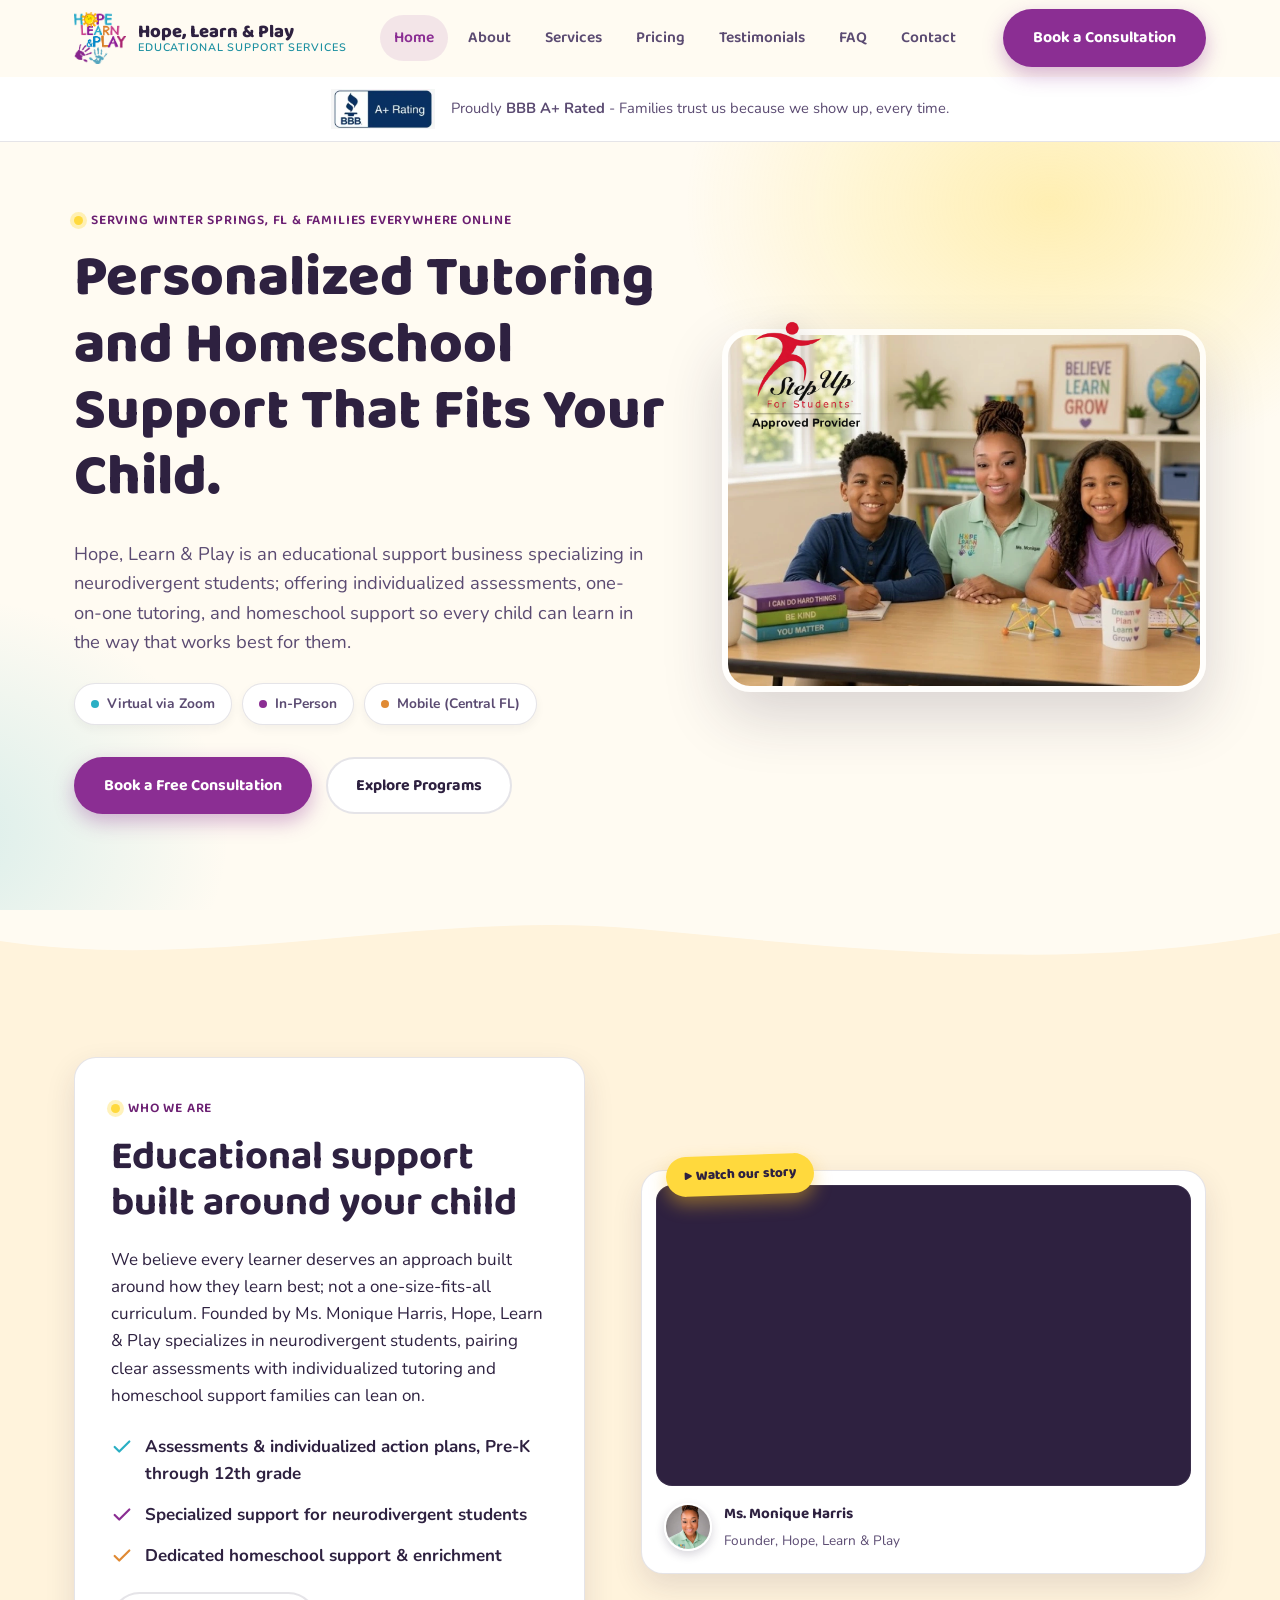
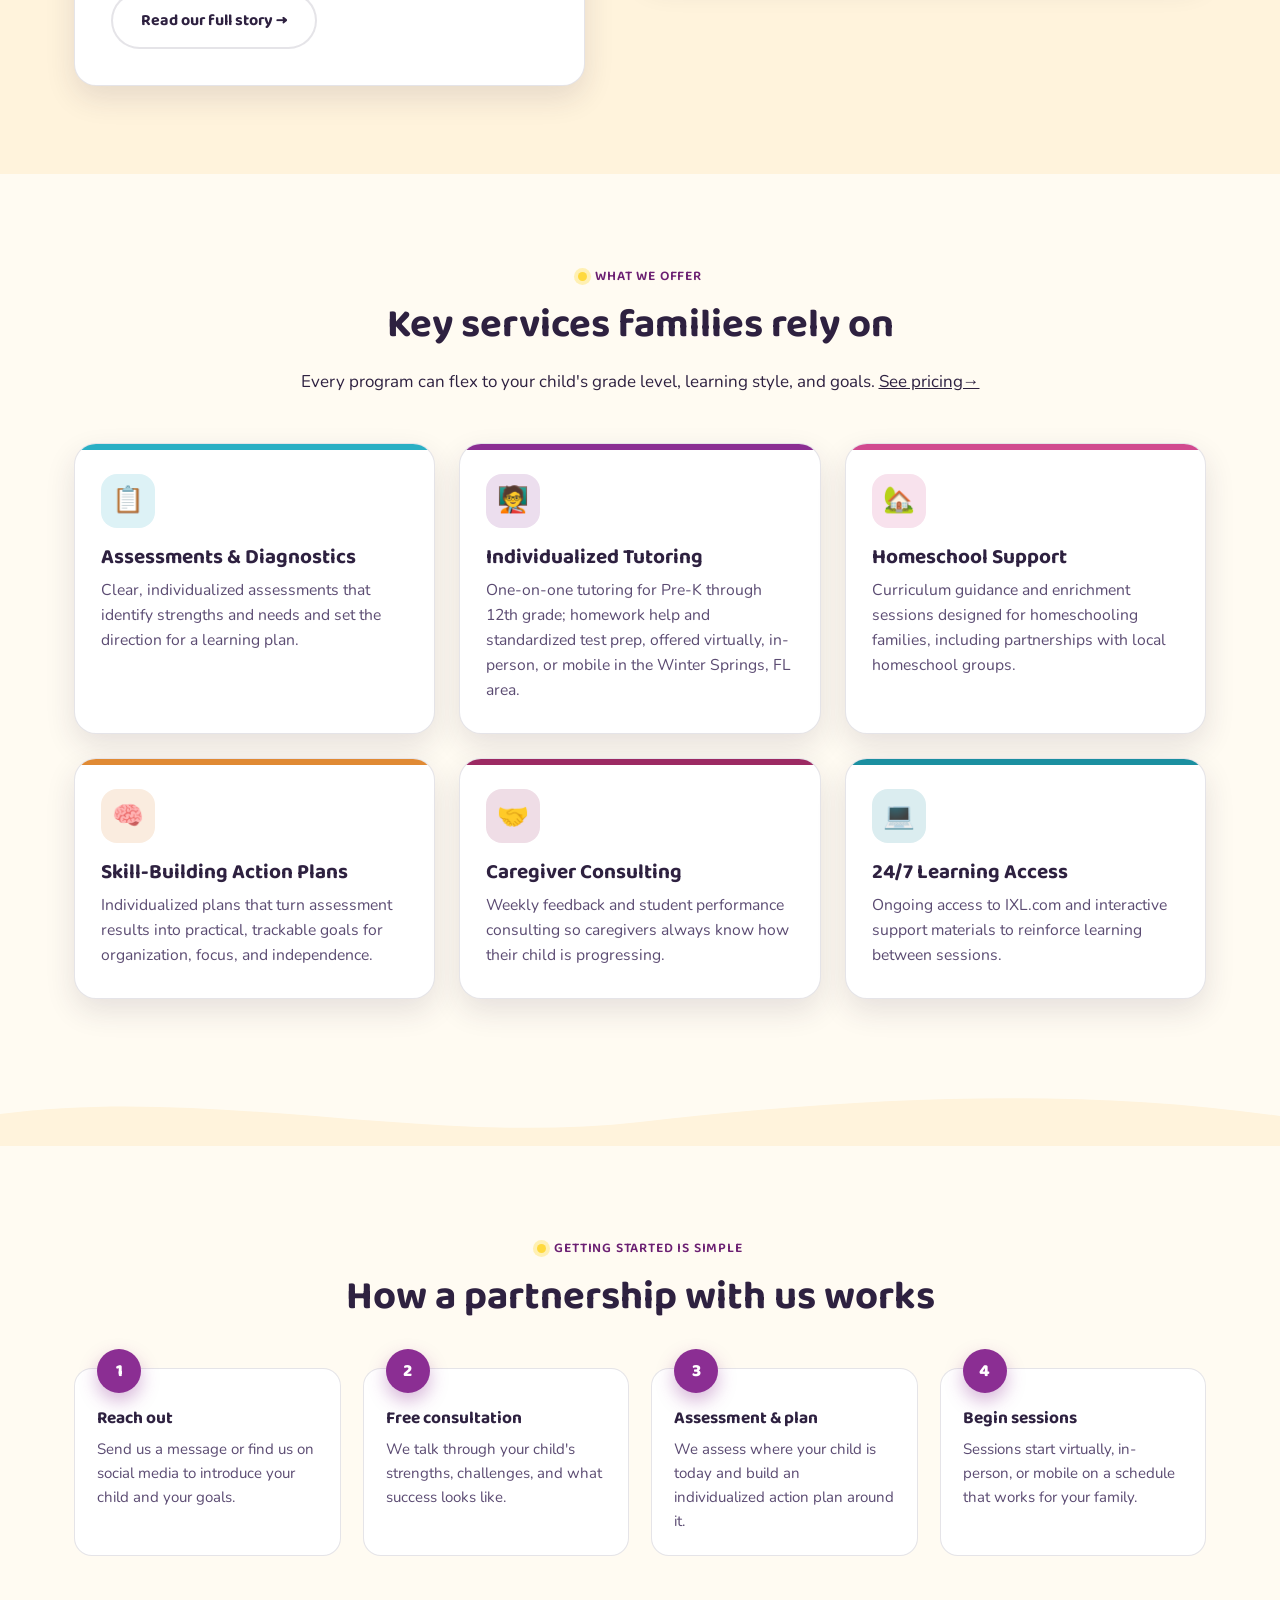
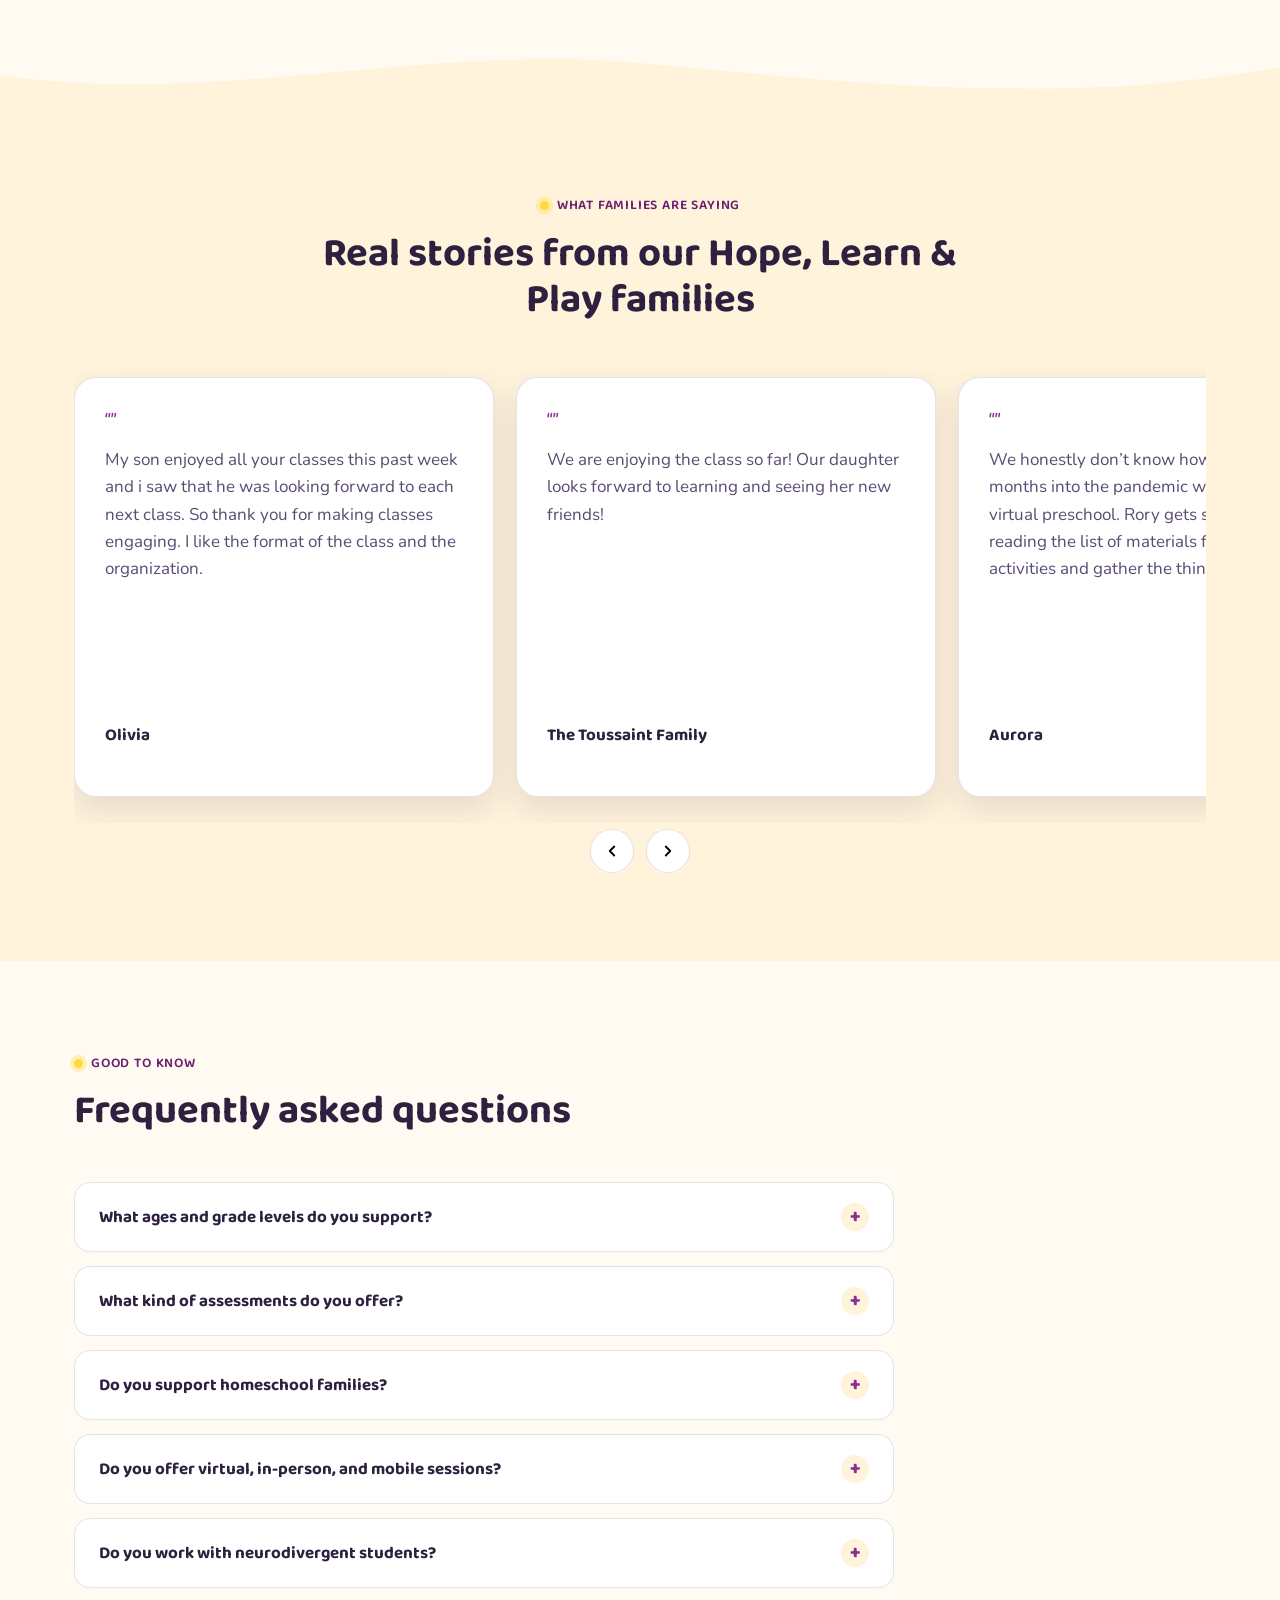
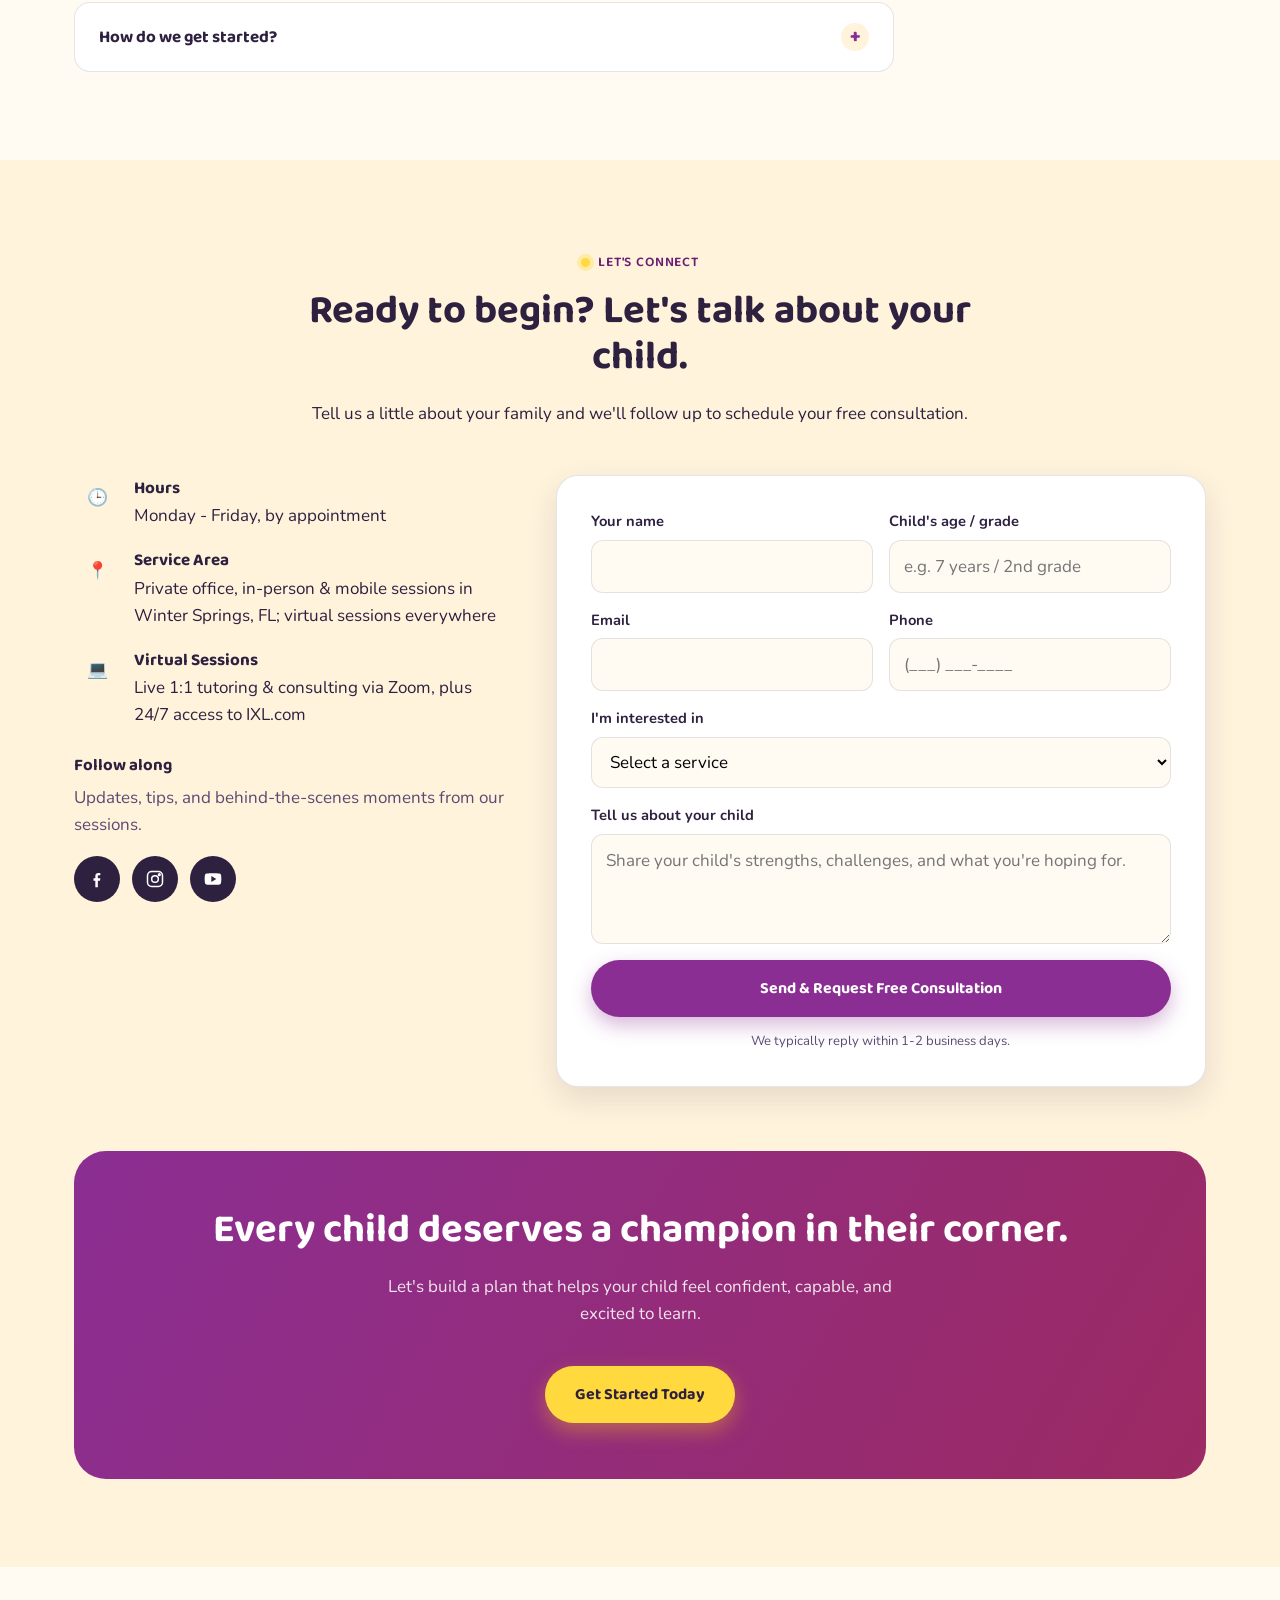
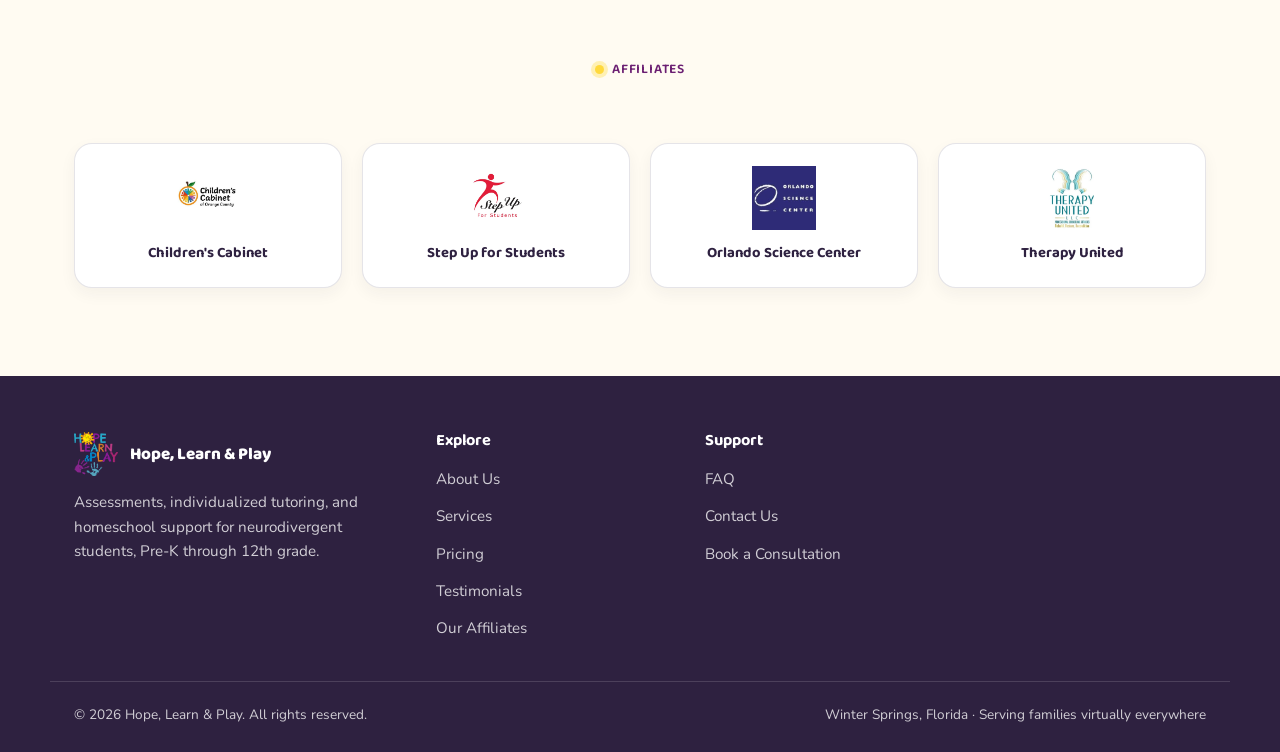
==== commit 8f569a8b: "Add files via upload" ====
--- a/index.html
+++ b/index.html
@@ -133,6 +133,8 @@
 </script>
 
 <link rel="stylesheet" href="assets/styles.css">
+
+
 </head>
 <body>
 
@@ -211,6 +213,10 @@
         src="assets/classroom.webp"
         alt="Ms. Monique with students"
         class="hero-photo">
+    <img
+        src="assets/step-up-approved.png"
+        alt="Step Up For Students Approved Provider"
+        class="hero-badge">
 </div>
 
 
@@ -809,4 +815,4 @@
 
 </script>
 </body>
-</html>
+</html>
--- a/assets/styles.css
+++ b/assets/styles.css
@@ -184,6 +184,19 @@
   display:block;
 }
 
+  .hero-badge{
+    position:absolute;
+    top:-14px;
+    left:-14px;
+    width:min(250px, 40%);
+    height:auto;
+    filter:drop-shadow(0 6px 14px rgba(0,0,0,.18));
+    z-index:2;
+  }
+  @media (max-width:560px){
+    .hero-badge{ top:-8px; left:-8px; width:150px; }
+  }
+  
 .sun-badge{width:min(360px,80%); aspect-ratio:1; position:relative}
 .sun-badge img{width:100%; height:100%; object-fit:contain; filter:drop-shadow(0 20px 40px rgba(139,46,147,.22))}
 .sun-badge .float-chip{
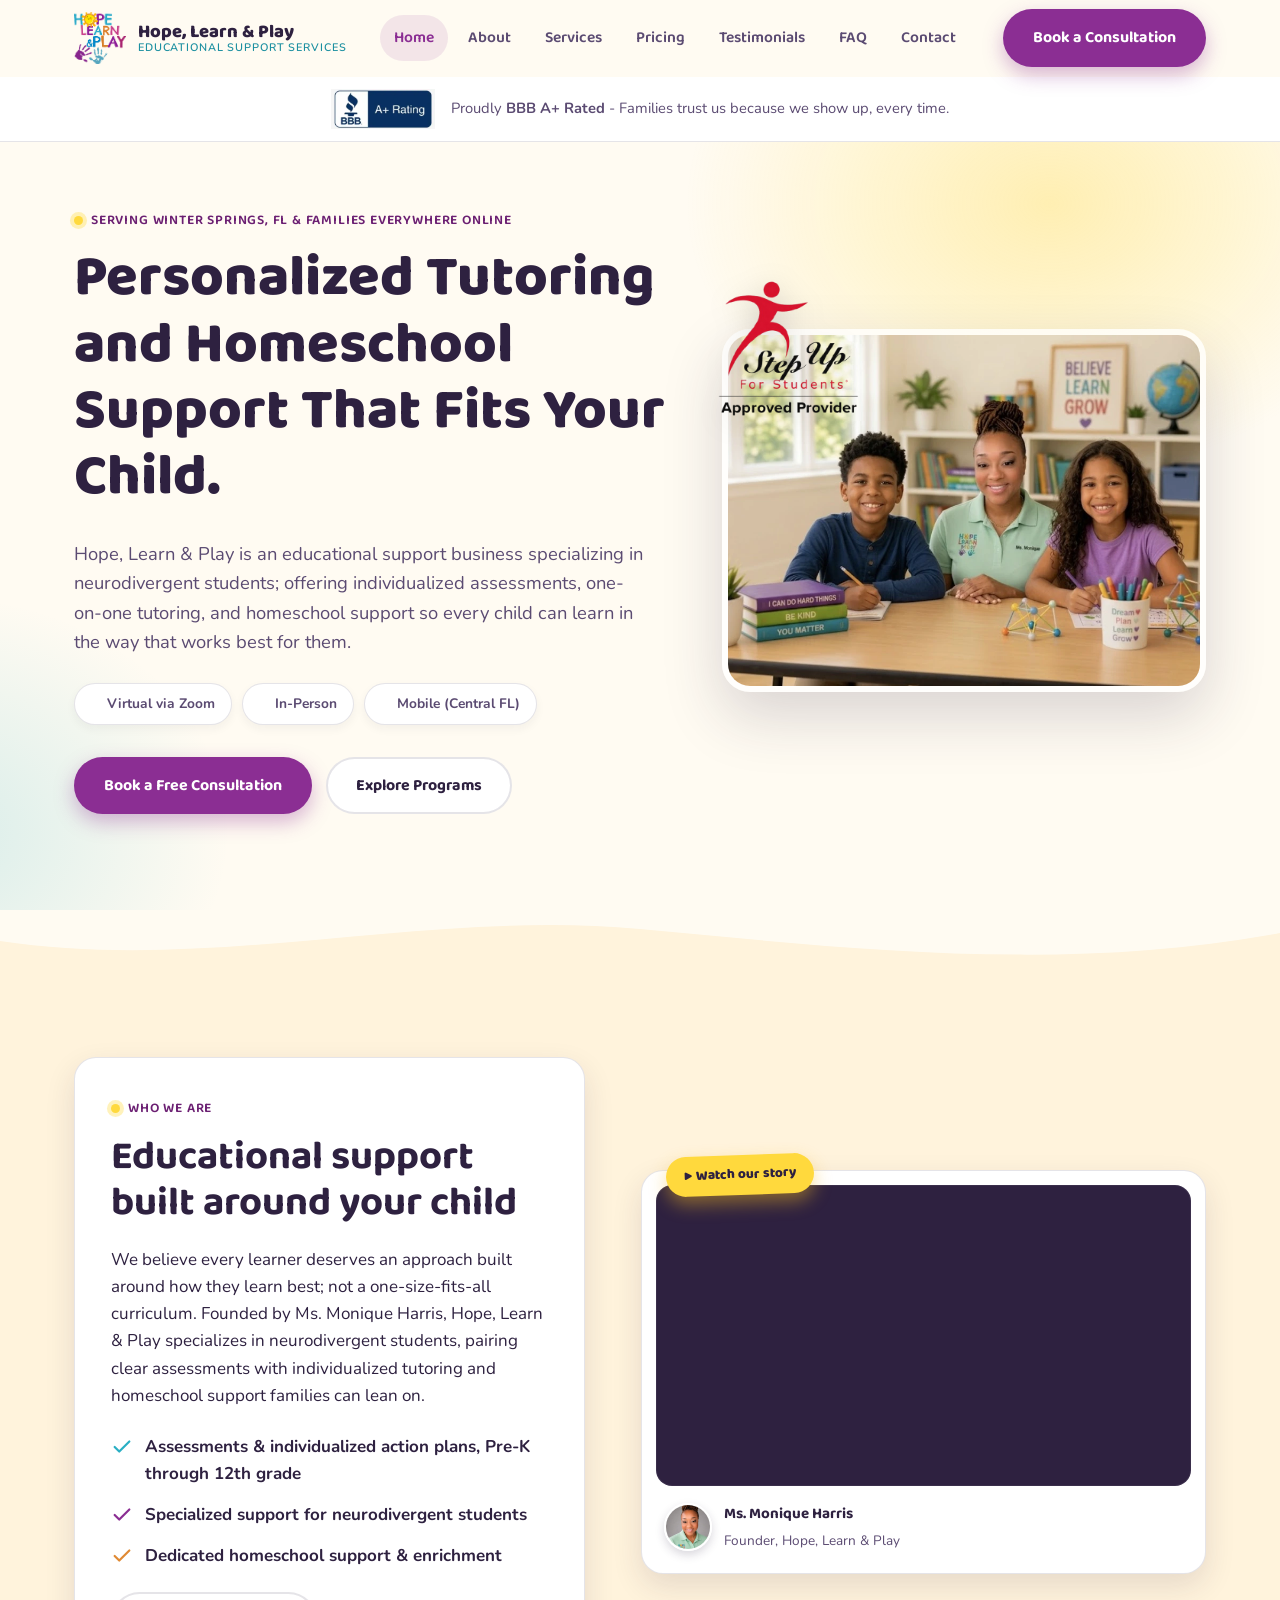
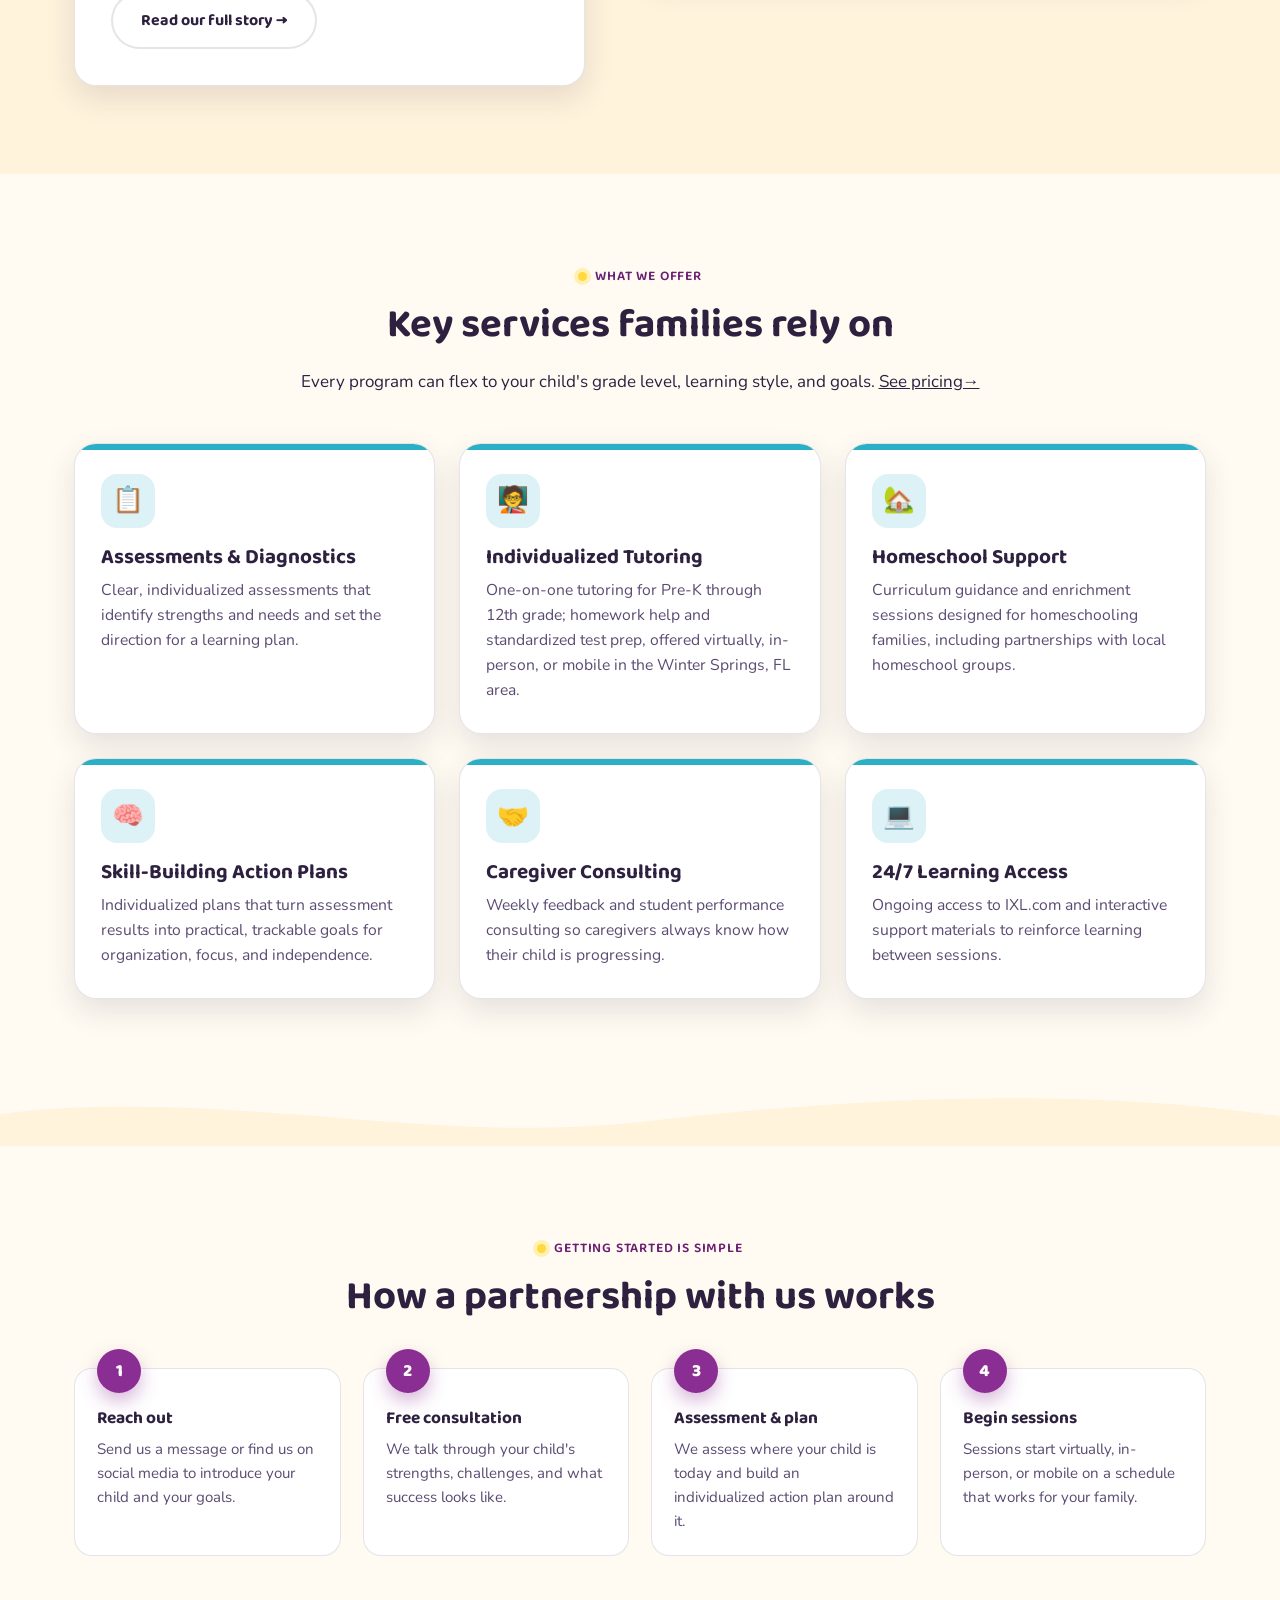
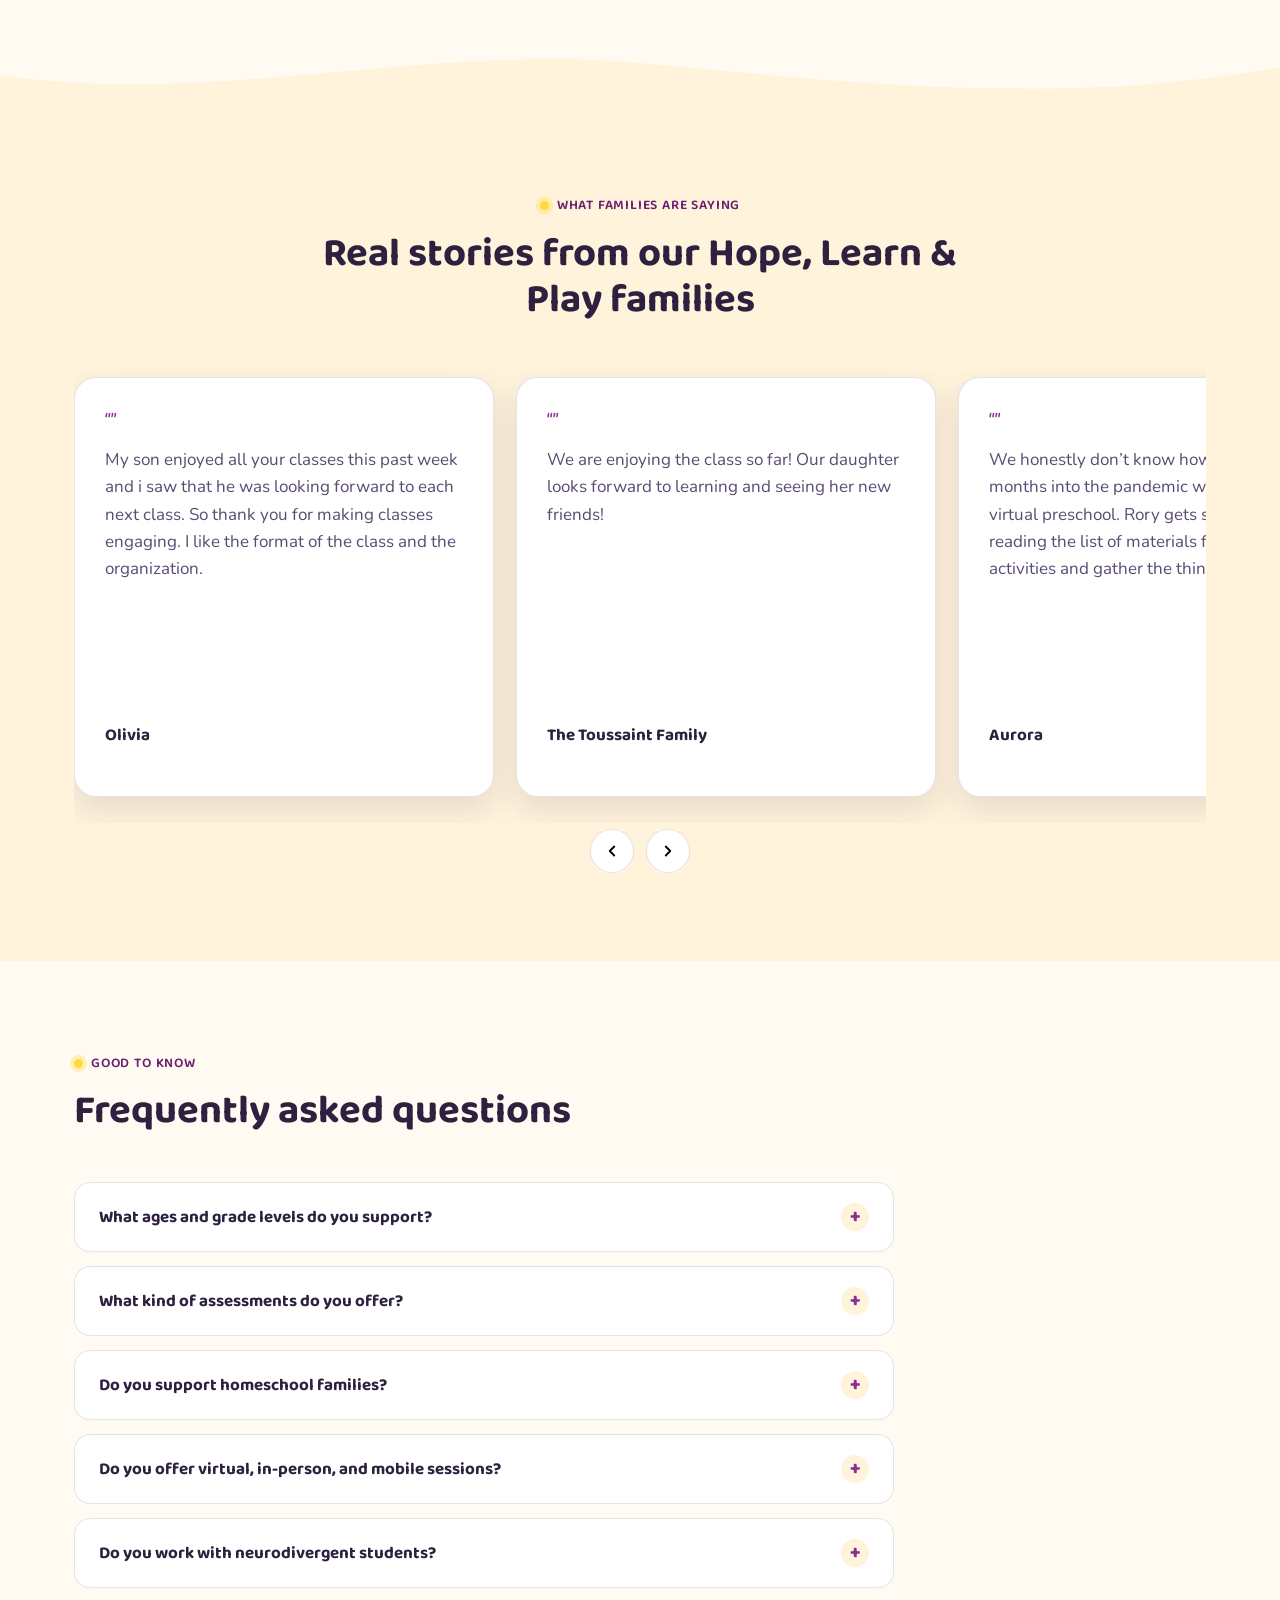
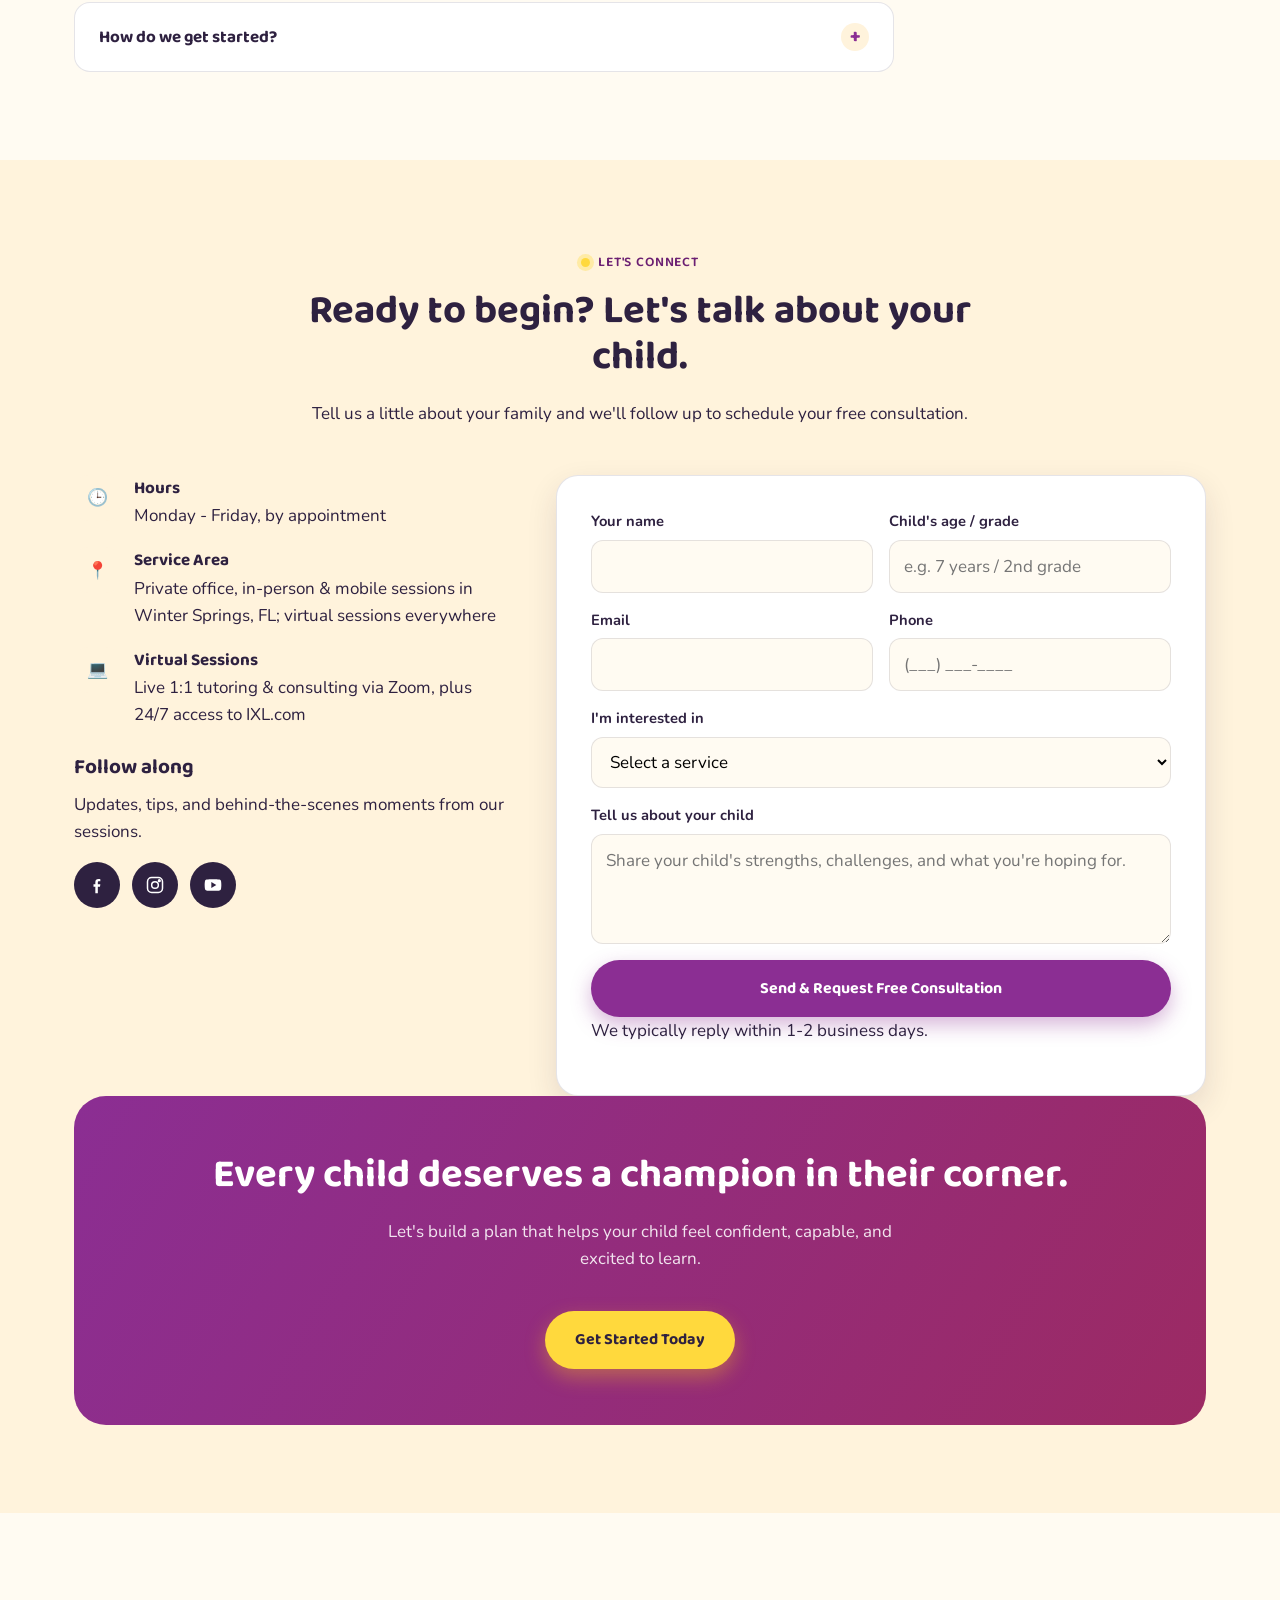
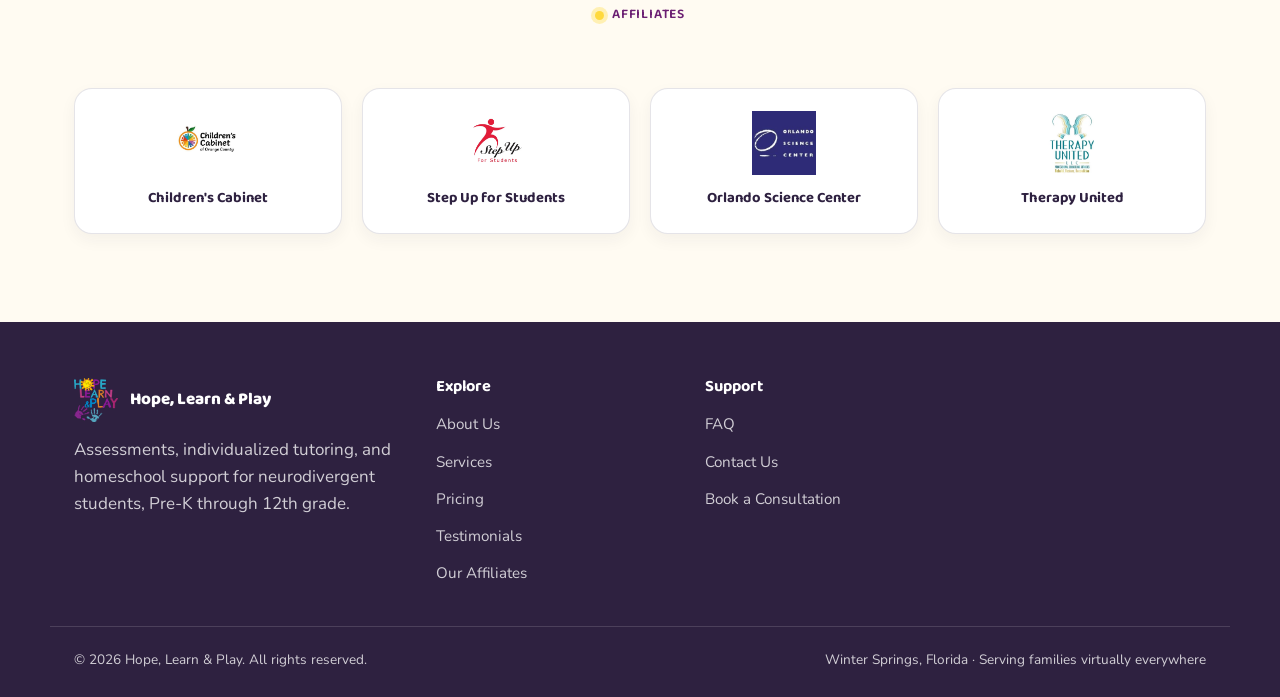
==== commit eb7874fd: "Add files via upload" ====
--- a/index.html
+++ b/index.html
@@ -197,9 +197,9 @@
         <p class="lead">Hope, Learn & Play is an educational support business specializing in neurodivergent students; offering individualized assessments, one-on-one tutoring, and homeschool support so every child can learn in the way that works best for them.</p>
 
         <div class="pill-row" aria-label="Available session formats">
-          <span class="pill"><span class="dot" style="background:var(--teal)"></span>Virtual via Zoom</span>
-          <span class="pill"><span class="dot" style="background:var(--purple)"></span>In-Person</span>
-          <span class="pill"><span class="dot" style="background:var(--orange)"></span>Mobile (Central FL)</span>
+          <span class="pill"><span class="dot accent-teal"></span>Virtual via Zoom</span>
+          <span class="pill"><span class="dot accent-purple"></span>In-Person</span>
+          <span class="pill"><span class="dot accent-orange"></span>Mobile (Central FL)</span>
         </div>
 
         <div class="hero-cta-row">
@@ -219,8 +219,6 @@
         class="hero-badge">
 </div>
 
-
-      </div>
     </div>
   </section>
 
@@ -281,37 +279,37 @@
       </div>
 
       <div class="services-grid">
-        <article class="service-card reveal" style="--accent:var(--teal)">
+        <article class="service-card accent-teal reveal">
           <div class="service-icon">📋</div>
           <h3>Assessments & Diagnostics</h3>
           <p>Clear, individualized assessments that identify strengths and needs and set the direction for a learning plan.</p>
         </article>
 
-        <article class="service-card reveal" style="--accent:var(--purple)">
+        <article class="service-card accent-purple reveal">
           <div class="service-icon">🧑‍🏫</div>
           <h3>Individualized Tutoring</h3>
           <p>One-on-one tutoring for Pre-K through 12th grade; homework help and standardized test prep, offered virtually, in-person, or mobile in the Winter Springs, FL area.</p>
         </article>
 
-        <article class="service-card reveal" style="--accent:var(--pink)">
+        <article class="service-card accent-pink reveal">
           <div class="service-icon">🏡</div>
           <h3>Homeschool Support</h3>
           <p>Curriculum guidance and enrichment sessions designed for homeschooling families, including partnerships with local homeschool groups.</p>
         </article>
 
-        <article class="service-card reveal" style="--accent:var(--orange)">
+        <article class="service-card accent-orange reveal">
           <div class="service-icon">🧠</div>
           <h3>Skill-Building Action Plans</h3>
           <p>Individualized plans that turn assessment results into practical, trackable goals for organization, focus, and independence.</p>
         </article>
 
-        <article class="service-card reveal" style="--accent:var(--wine)">
+        <article class="service-card accent-wine reveal">
           <div class="service-icon">🤝</div>
           <h3>Caregiver Consulting</h3>
           <p>Weekly feedback and student performance consulting so caregivers always know how their child is progressing.</p>
         </article>
 
-        <article class="service-card reveal" style="--accent:var(--teal-dark)">
+        <article class="service-card accent-teal-dark reveal">
           <div class="service-icon">💻</div>
           <h3>24/7 Learning Access</h3>
           <p>Ongoing access to IXL.com and interactive support materials to reinforce learning between sessions.</p>
@@ -337,23 +335,23 @@
 
       <div class="steam-grid">
         <div class="steam-card reveal">
-          <div class="letter" style="background:var(--pink)">A</div>
+          <div class="letter accent-pink">A</div>
           <p>Art projects that inspire imagination and self-expression</p>
         </div>
         <div class="steam-card reveal">
-          <div class="letter" style="background:var(--teal)">M</div>
+          <div class="letter accent-teal">M</div>
           <p>Math games that introduce patterns, counting, and reasoning</p>
         </div>
         <div class="steam-card reveal">
-          <div class="letter" style="background:var(--orange)">S</div>
+          <div class="letter accent-orange">S</div>
           <p>Science experiments that promote observation and curiosity</p>
         </div>
         <div class="steam-card reveal">
-          <div class="letter" style="background:var(--purple)">L</div>
+          <div class="letter accent-purple">L</div>
           <p>Storytime and music to build language and communication skills</p>
         </div>
         <div class="steam-card reveal">
-          <div class="letter" style="background:var(--wine)">T+E</div>
+          <div class="letter accent-wine">T+E</div>
           <p>Technology and engineering challenges using everyday materials</p>
         </div>
       </div>
@@ -513,8 +511,8 @@
             </li>
           </ul>
 
-          <h3 style="font-size:1.05rem;">Follow along</h3>
-          <p style="color:var(--ink-soft)">Updates, tips, and behind-the-scenes moments from our sessions.</p>
+          <h3 class="social-title">Follow along</h3>
+          <p class="social-text">Updates, tips, and behind-the-scenes moments from our sessions.</p>
           <div class="social-row">
             <a href="https://www.facebook.com/HopeLearnPlay" target="_blank" rel="noopener" aria-label="Hope, Learn & Play on Facebook">
               <svg width="20" height="20" viewBox="0 0 24 24" fill="currentColor"><path d="M13 22v-8h2.6l.4-3H13V9c0-.9.2-1.5 1.6-1.5H16V5c-.3 0-1.2-.1-2.3-.1-2.3 0-3.7 1.4-3.7 3.9V11H7.8v3H10v8h3z"/></svg>
@@ -566,11 +564,11 @@
             <textarea id="message" name="message" placeholder="Share your child's strengths, challenges, and what you're hoping for."></textarea>
           </div>
           <button type="submit" class="btn btn-primary btn-block">Send & Request Free Consultation</button>
-          <p style="font-size:.82rem; color:var(--ink-soft); margin:14px 0 0; text-align:center;">We typically reply within 1-2 business days.</p>
+          <p class="form-note">We typically reply within 1-2 business days.</p>
         </form>
       </div>
 
-      <div class="cta-band reveal" style="margin-top:64px">
+      <div class="cta-band cta-band--spaced reveal">
         <h2>Every child deserves a champion in their corner.</h2>
         <p>Let's build a plan that helps your child feel confident, capable, and excited to learn.</p>
         <a href="#contact" onclick="document.getElementById('parentName').focus()" class="btn btn-sun">Get Started Today</a>
@@ -634,7 +632,7 @@
         <img src="assets/logo.png" alt="Hope, Learn & Play logo">
         <span>Hope, Learn & Play</span>
       </div>
-      <p style="max-width:34ch; font-size:.95rem;">Assessments, individualized tutoring, and homeschool support for neurodivergent students, Pre-K through 12th grade.</p>
+      <p class="footer-blurb">Assessments, individualized tutoring, and homeschool support for neurodivergent students, Pre-K through 12th grade.</p>
     </div>
     <div>
       <h4>Explore</h4>
--- a/assets/styles.css
+++ b/assets/styles.css
@@ -186,15 +186,15 @@
 
   .hero-badge{
     position:absolute;
-    top:-14px;
-    left:-14px;
-    width:min(250px, 40%);
+    top:-56px;
+    left:-56px;
+    width:min(300px, 50%);
     height:auto;
     filter:drop-shadow(0 6px 14px rgba(0,0,0,.18));
     z-index:2;
   }
   @media (max-width:560px){
-    .hero-badge{ top:-8px; left:-8px; width:150px; }
+    .hero-badge{ top:-32px; left:-32px; width:180px; }
   }
   
 .sun-badge{width:min(360px,80%); aspect-ratio:1; position:relative}
